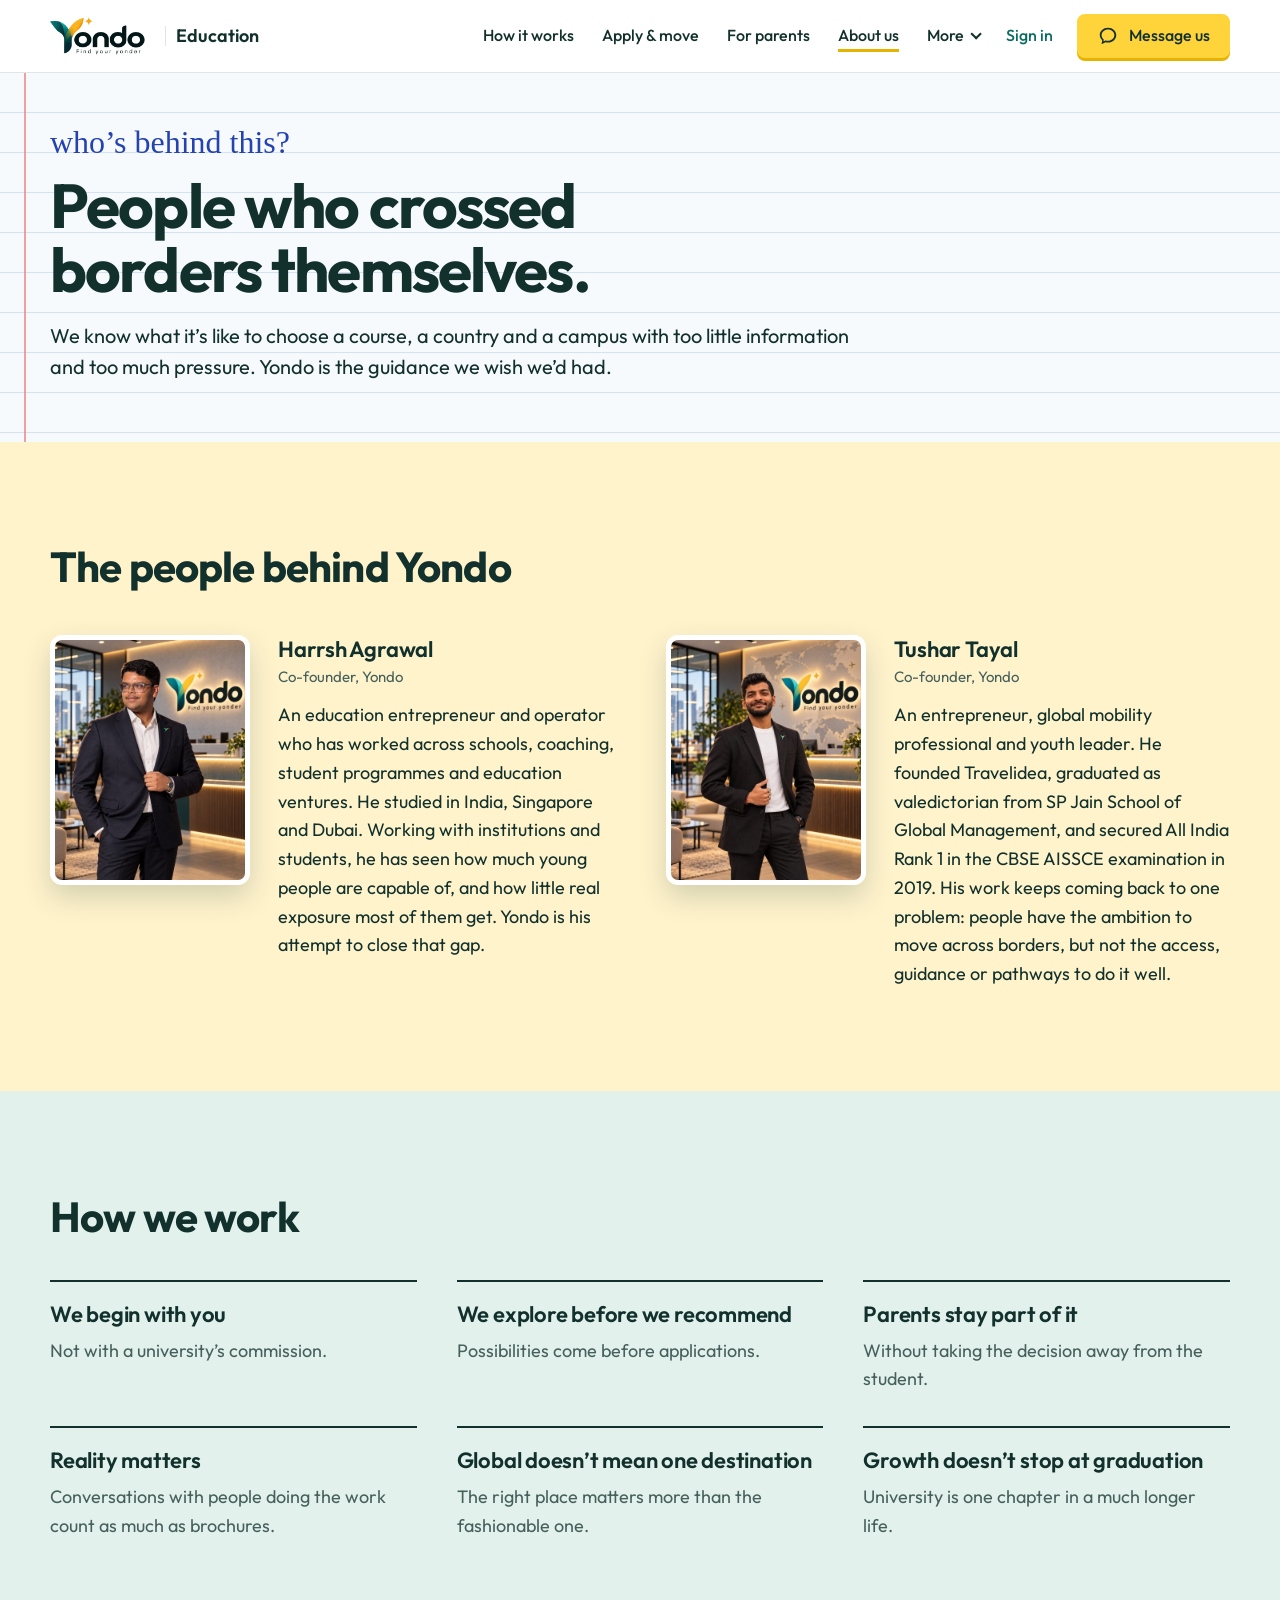
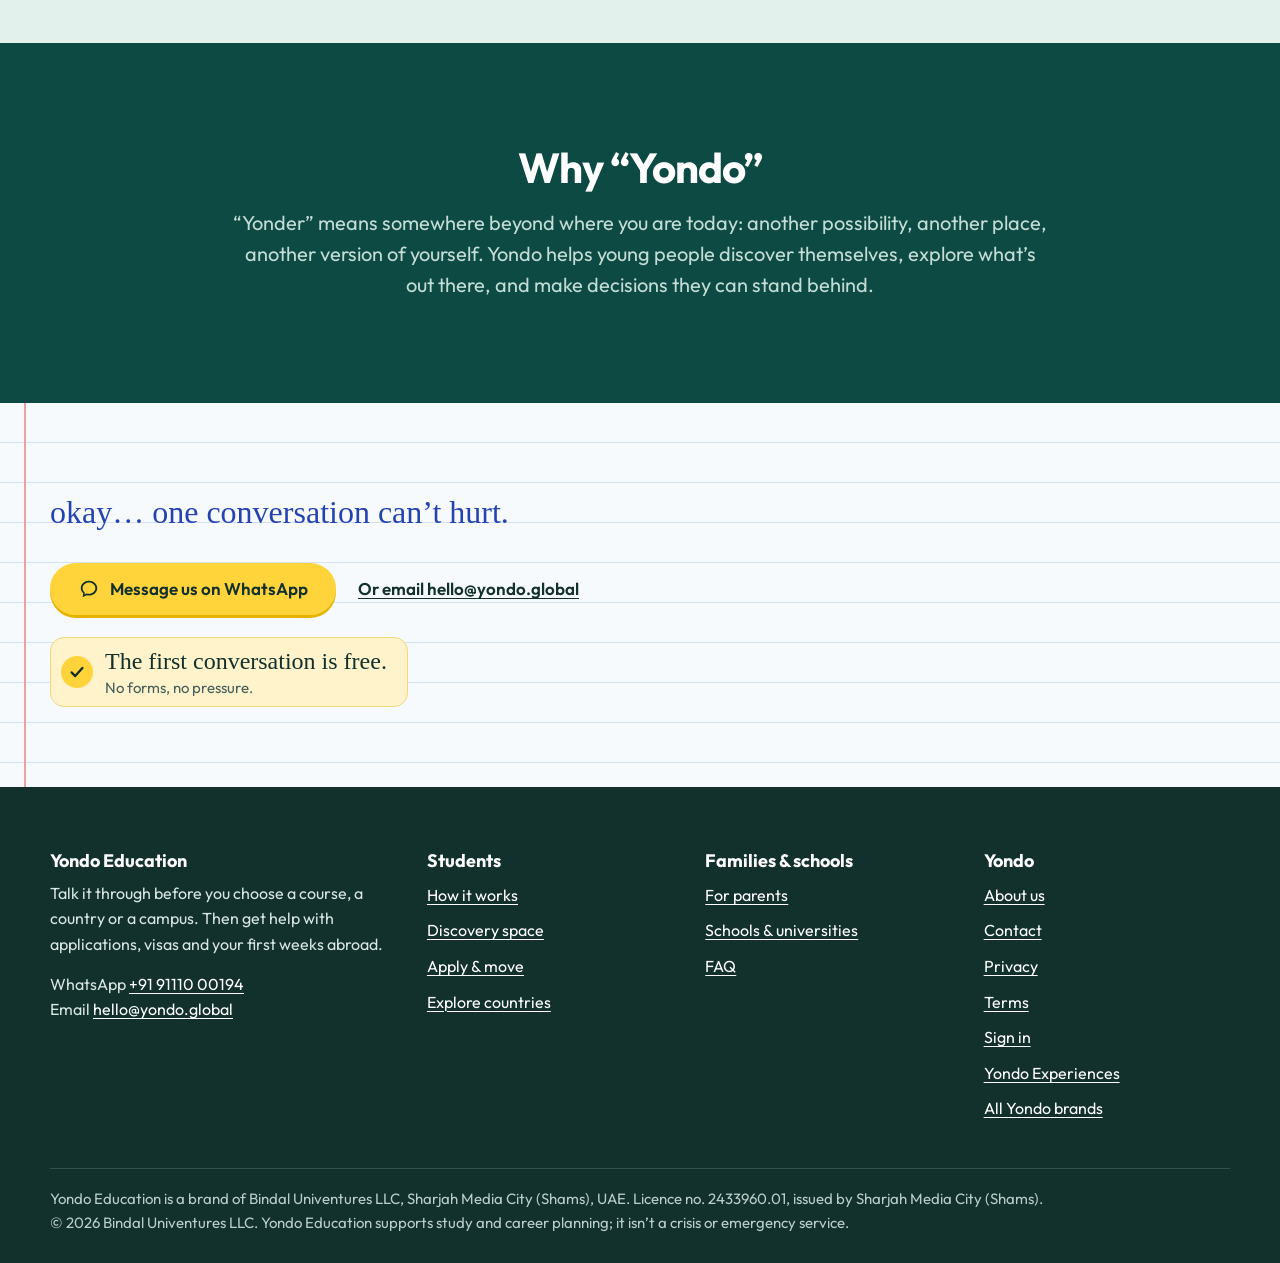
==== about/index.html @ f89937c2 "Yondo Education site (education.yondo.global) Co-Authored-By: Claude Opus 5.5 <noreply@anthropic.com" ====
<!DOCTYPE html>
<html lang="en">
<head>
<meta charset="utf-8">
<meta name="viewport" content="width=device-width, initial-scale=1">
<title>About us and our founders | Yondo Education</title>
<meta name="description" content="Who is behind Yondo Education, what “yonder” means, and how we work when helping students choose.">
<meta http-equiv="Content-Security-Policy" content="default-src 'self'; img-src 'self' data:; style-src 'self' 'unsafe-inline'; font-src 'self'; script-src 'none'; base-uri 'none'; form-action 'none'; object-src 'none'">
<meta name="robots" content="index, follow, max-image-preview:large">
<meta name="referrer" content="strict-origin-when-cross-origin">
<meta name="theme-color" content="#0d4a44">
<link rel="canonical" href="https://education.yondo.global/about/">
<link rel="icon" href="/favicon.ico" sizes="32x32">
<link rel="icon" href="/assets/mark-180.png" type="image/png">
<link rel="apple-touch-icon" href="/assets/mark-180.png">
<meta property="og:type" content="website">
<meta property="og:site_name" content="Yondo Education">
<meta property="og:locale" content="en_GB">
<meta property="og:title" content="About us and our founders | Yondo Education">
<meta property="og:description" content="Who is behind Yondo Education, what “yonder” means, and how we work when helping students choose.">
<meta property="og:url" content="https://education.yondo.global/about/">
<meta property="og:image" content="https://education.yondo.global/assets/og.jpg">
<meta property="og:image:width" content="1200">
<meta property="og:image:height" content="630">
<meta property="og:image:alt" content="Handwritten student questions beside the words: Bring all of it to one conversation.">
<meta name="twitter:card" content="summary_large_image">
<meta name="twitter:title" content="About us and our founders | Yondo Education">
<meta name="twitter:description" content="Who is behind Yondo Education, what “yonder” means, and how we work when helping students choose.">
<meta name="twitter:image" content="https://education.yondo.global/assets/og.jpg">
<link rel="preload" href="/assets/outfit-latin-wght-normal.woff2" as="font" type="font/woff2" crossorigin>
<link rel="preload" href="/assets/kalam-latin-400-normal.woff2" as="font" type="font/woff2" crossorigin>
<link rel="stylesheet" href="/assets/edu.css">
<script type="application/ld+json">{"@context":"https://schema.org","@graph":[{"@type":"WebPage","@id":"https://education.yondo.global/about/#webpage","url":"https://education.yondo.global/about/","name":"About us and our founders | Yondo Education","isPartOf":{"@id":"https://education.yondo.global/#website"},"about":{"@id":"https://education.yondo.global/#organization"},"inLanguage":"en"},{"@type":"BreadcrumbList","itemListElement":[{"@type":"ListItem","position":1,"name":"Yondo Education","item":"https://education.yondo.global/"},{"@type":"ListItem","position":2,"name":"About us and our founders","item":"https://education.yondo.global/about/"}]},{"@type":"Person","@id":"https://education.yondo.global/about/#harrsh-agrawal","name":"Harrsh Agrawal","jobTitle":"Co-founder","image":"https://education.yondo.global/assets/team-harrsh-agrawal-800.jpg","worksFor":{"@id":"https://education.yondo.global/#organization"},"description":"Education entrepreneur and operator with experience across schools, coaching, student programmes and education ventures; studied in India, Singapore and Dubai."},{"@type":"Person","@id":"https://education.yondo.global/about/#tushar-tayal","name":"Tushar Tayal","jobTitle":"Co-founder","image":"https://education.yondo.global/assets/team-tushar-tayal-800.jpg","worksFor":{"@id":"https://education.yondo.global/#organization"},"alumniOf":{"@type":"CollegeOrUniversity","name":"SP Jain School of Global Management"},"description":"Entrepreneur, global mobility professional and youth leader; founder of Travelidea; valedictorian at SP Jain School of Global Management; All India Rank 1 in the CBSE AISSCE examination (2019)."}]}</script>
</head>
<body class="has-dock">
<a class="skip" href="#main">Skip to content</a>
<header class="top">
  <div class="wrap">
    <a class="brand" href="/"><img src="/assets/logo-full.png" width="760" height="275" alt="Yondo"><span>Education</span></a>
    <nav class="nav" aria-label="Main">
      <a class="wide" href="/how-it-works/">How it works</a><a class="wide" href="/apply-and-move/">Apply &amp; move</a><a class="wide" href="/parents/">For parents</a><a class="wide" aria-current="page" href="/about/">About us</a>
      <details class="menu"><summary><span class="lg">More</span><span class="sm">Menu</span></summary><div class="panel"><a class="dup" href="/">Home</a><a class="dup" href="/how-it-works/">How it works</a><a class="dup" href="/apply-and-move/">Apply &amp; move</a><a class="dup" href="/parents/">For parents</a><a aria-current="page" class="dup" href="/about/">About us</a><a href="/discovery-space/">Discovery space</a><a href="/explore/">Explore countries</a><a href="/schools/">Schools &amp; universities</a><a href="/faq/">FAQ</a><a href="/contact/">Contact</a><a class="dupm" href="/portal/">Sign in</a></div></details>
      <a class="signin" href="/portal/">Sign in</a>
      <a class="btn go" href="https://wa.me/919111000194?text=Hi%20Yondo%20Education%21%20I%27d%20like%20a%20free%20first%20conversation.%0AI%27m%20a%3A%20student%20/%20parent%0AWhat%27s%20on%20my%20mind%3A%20"><svg viewBox="0 0 24 24" aria-hidden="true" focusable="false"><path fill="currentColor" d="M12 3C6.9 3 3 6.6 3 11c0 2.2 1 4.2 2.7 5.6L5 21l4.3-2.2c.9.2 1.8.3 2.7.3 5.1 0 9-3.6 9-8s-3.9-8.1-9-8.1zm0 14.3c-.8 0-1.6-.1-2.4-.3l-.5-.1-2 1 .3-2-.4-.3C5.7 14.5 5 12.8 5 11c0-3.3 3.1-6.1 7-6.1s7 2.8 7 6.1-3.1 6.3-7 6.3z"/></svg><span>Message us</span></a>
    </nav>
  </div>
</header>
<main id="main">
<section class="head"><div class="page">
  <p class="hand ask">who’s behind this?</p>
  <h1>People who crossed borders themselves.</h1>
  <p class="lead">We know what it’s like to choose a course, a country and a campus with too little information and too much pressure. Yondo is the guidance we wish we’d had.</p>
</div></section>

<section class="sec sun"><div class="wrap">
  <h2>The people behind Yondo</h2>
  <div class="team">
  <div class="person">
    <img src="/assets/team-harrsh-agrawal-480.jpg" srcset="/assets/team-harrsh-agrawal-480.jpg 480w, /assets/team-harrsh-agrawal-800.jpg 800w" sizes="200px" width="480" height="600" alt="Harrsh Agrawal" loading="lazy">
    <div><h3>Harrsh Agrawal</h3><p class="role">Co-founder, Yondo</p>
    <p class="bio">An education entrepreneur and operator who has worked across schools, coaching, student programmes and education ventures. He studied in India, Singapore and Dubai. Working with institutions and students, he has seen how much young people are capable of, and how little real exposure most of them get. Yondo is his attempt to close that gap.</p></div>
  </div>
  <div class="person">
    <img src="/assets/team-tushar-tayal-480.jpg" srcset="/assets/team-tushar-tayal-480.jpg 480w, /assets/team-tushar-tayal-800.jpg 800w" sizes="200px" width="480" height="600" alt="Tushar Tayal" loading="lazy">
    <div><h3>Tushar Tayal</h3><p class="role">Co-founder, Yondo</p>
    <p class="bio">An entrepreneur, global mobility professional and youth leader. He founded Travelidea, graduated as valedictorian from SP Jain School of Global Management, and secured All India Rank 1 in the CBSE AISSCE examination in 2019. His work keeps coming back to one problem: people have the ambition to move across borders, but not the access, guidance or pathways to do it well.</p></div>
  </div>
</div>
</div></section>
<section class="sec mint"><div class="wrap">
  <h2>How we work</h2>
  <ul class="items"><li><h3>We begin with you</h3><p>Not with a university’s commission.</p></li><li><h3>We explore before we recommend</h3><p>Possibilities come before applications.</p></li><li><h3>Parents stay part of it</h3><p>Without taking the decision away from the student.</p></li><li><h3>Reality matters</h3><p>Conversations with people doing the work count as much as brochures.</p></li><li><h3>Global doesn’t mean one destination</h3><p>The right place matters more than the fashionable one.</p></li><li><h3>Growth doesn’t stop at graduation</h3><p>University is one chapter in a much longer life.</p></li></ul>
</div></section>
<section class="sec deep"><div class="wrap"><div class="callout">
  <h2>Why “Yondo”</h2>
  <p class="lead">“Yonder” means somewhere beyond where you are today: another possibility, another place, another version of yourself. Yondo helps young people discover themselves, explore what’s out there, and make decisions they can stand behind.</p>
</div></div></section>
<section class="close" aria-label="Start a conversation"><div class="page">
  <p class="hand">okay… one conversation can’t hurt.</p>
  <div class="actions"><a class="btn go" href="https://wa.me/919111000194?text=Hi%20Yondo%20Education%21%20I%27d%20like%20a%20free%20first%20conversation.%0AI%27m%20a%3A%20student%20/%20parent%0AWhat%27s%20on%20my%20mind%3A%20"><svg viewBox="0 0 24 24" aria-hidden="true" focusable="false"><path fill="currentColor" d="M12 3C6.9 3 3 6.6 3 11c0 2.2 1 4.2 2.7 5.6L5 21l4.3-2.2c.9.2 1.8.3 2.7.3 5.1 0 9-3.6 9-8s-3.9-8.1-9-8.1zm0 14.3c-.8 0-1.6-.1-2.4-.3l-.5-.1-2 1 .3-2-.4-.3C5.7 14.5 5 12.8 5 11c0-3.3 3.1-6.1 7-6.1s7 2.8 7 6.1-3.1 6.3-7 6.3z"/></svg><span>Message us on WhatsApp</span></a><a class="alt" href="mailto:hello@yondo.global?subject=A%20free%20first%20conversation">Or email hello@yondo.global</a></div>
  <p class="promise"><span class="tick"><svg viewBox="0 0 20 20" aria-hidden="true" focusable="false"><path d="M4 10.5l4 4 8-9" fill="none" stroke="#12302c" stroke-width="2.6" stroke-linecap="round" stroke-linejoin="round"/></svg></span><span class="hand">The first conversation is free.<small>No forms, no pressure.</small></span></p>
</div></section>
</main>
<footer class="foot">
  <div class="wrap">
    <div class="cols">
      <div>
        <h2>Yondo Education</h2>
        <p style="font-size:16px">Talk it through before you choose a course, a country or a campus. Then get help with applications, visas and your first weeks abroad.</p>
        <p style="font-size:16px;margin-top:14px">WhatsApp <a href="https://wa.me/919111000194?text=Hi%20Yondo%20Education%21%20I%27d%20like%20a%20free%20first%20conversation.%0AI%27m%20a%3A%20student%20/%20parent%0AWhat%27s%20on%20my%20mind%3A%20">+91 91110 00194</a><br>Email <a href="mailto:hello@yondo.global">hello@yondo.global</a></p>
      </div>
      <div><h2>Students</h2><ul><li><a href="/how-it-works/">How it works</a></li><li><a href="/discovery-space/">Discovery space</a></li><li><a href="/apply-and-move/">Apply &amp; move</a></li><li><a href="/explore/">Explore countries</a></li></ul></div>
      <div><h2>Families &amp; schools</h2><ul><li><a href="/parents/">For parents</a></li><li><a href="/schools/">Schools &amp; universities</a></li><li><a href="/faq/">FAQ</a></li></ul></div>
      <div><h2>Yondo</h2><ul><li><a href="/about/">About us</a></li><li><a href="/contact/">Contact</a></li><li><a href="/privacy/">Privacy</a></li><li><a href="/terms/">Terms</a></li><li><a href="/portal/">Sign in</a></li><li><a href="https://experiences.yondo.global/">Yondo Experiences</a></li><li><a href="https://yondo.global/">All Yondo brands</a></li></ul></div>
    </div>
    <p class="fine">Yondo Education is a brand of Bindal Univentures LLC, Sharjah Media City (Shams), UAE. Licence no. 2433960.01, issued by Sharjah Media City (Shams).<br>© 2026 Bindal Univentures LLC. Yondo Education supports study and career planning; it isn’t a crisis or emergency service.</p>
  </div>
</footer>
<aside class="dock" aria-label="Message Yondo Education"><a class="btn go" href="https://wa.me/919111000194?text=Hi%20Yondo%20Education%21%20I%27d%20like%20a%20free%20first%20conversation.%0AI%27m%20a%3A%20student%20/%20parent%0AWhat%27s%20on%20my%20mind%3A%20"><svg viewBox="0 0 24 24" aria-hidden="true" focusable="false"><path fill="currentColor" d="M12 3C6.9 3 3 6.6 3 11c0 2.2 1 4.2 2.7 5.6L5 21l4.3-2.2c.9.2 1.8.3 2.7.3 5.1 0 9-3.6 9-8s-3.9-8.1-9-8.1zm0 14.3c-.8 0-1.6-.1-2.4-.3l-.5-.1-2 1 .3-2-.4-.3C5.7 14.5 5 12.8 5 11c0-3.3 3.1-6.1 7-6.1s7 2.8 7 6.1-3.1 6.3-7 6.3z"/></svg><span>Message us on WhatsApp</span></a></aside>
</body>
</html>
---- assets/edu.css ----
/* Yondo Education — "a page from a student's notebook, answered".
   The visitor's own words: Kalam in ballpoint blue, only on notebook paper and index cards.
   Everything Yondo says: Outfit, on one type scale. Yellow is the highlighter: the one action. */
@font-face { font-family: "Outfit"; src: url("outfit-latin-wght-normal.woff2") format("woff2-variations"); font-weight: 100 900; font-display: swap; unicode-range: U+0000-00FF, U+0131, U+0152-0153, U+02BB-02BC, U+02C6, U+02DA, U+02DC, U+0304, U+0308, U+0329, U+2000-206F, U+20AC, U+2122, U+2191, U+2193, U+2212, U+2215, U+FEFF, U+FFFD; }
@font-face { font-family: "Outfit"; src: url("outfit-latin-ext-wght-normal.woff2") format("woff2-variations"); font-weight: 100 900; font-display: swap; unicode-range: U+0100-02BA, U+02BD-02C5, U+02C7-02CC, U+02CE-02D7, U+02DD-02FF, U+0304, U+0308, U+0329, U+1D00-1DBF, U+1E00-1E9F, U+1EF2-1EFF, U+2020, U+20A0-20AB, U+20AD-20C0, U+2113, U+2C60-2C7F, U+A720-A7FF; }
@font-face { font-family: "Kalam"; src: url("kalam-latin-400-normal.woff2") format("woff2"); font-weight: 400; font-display: swap; }
@font-face { font-family: "Kalam"; src: url("kalam-latin-700-normal.woff2") format("woff2"); font-weight: 700; font-display: swap; }

:root {
  /* colour, all from the logo */
  --ink: #12302c; --ink-soft: #46605c; --teal: #0a6b63; --deep: #0d4a44;
  --pen: #2443b0; --hi: #ffd43b; --hi-deep: #e6b400;
  --paper: #f7fafd; --rule: #d5e2ef; --margin: #ee8a8a; --line: #dfe7e5; --white: #fff;
  --mint: #e2f1eb; --sky: #e8edfb; --sun: #fff3cc; --peach: #ffe2d4;
  --on-deep: #c3dcd5;
  /* one type scale */
  --fs-small: 15px;
  --fs-body: 18px;
  --fs-lead: 20px;
  --fs-h3: 22px;
  --fs-h2: clamp(30px, 3.4vw, 42px);
  --fs-h1: clamp(40px, 5vw, 62px);
  --fs-hand: 24px;
  --fs-hand-lg: clamp(26px, 2.5vw, 32px);
  /* layout */
  --wrap: 1180px;
  --gx: max(24px, calc((100% - var(--wrap)) / 2));          /* left edge of the content column */
  --lh: 40px;                                                 /* notebook line height */
  --sans: "Outfit", system-ui, -apple-system, "Segoe UI", sans-serif;
  --hand: "Kalam", "Comic Neue", cursive;
}
*, *::before, *::after { box-sizing: border-box; }
html { -webkit-text-size-adjust: 100%; scroll-padding-top: 90px; }
body { margin: 0; font-family: var(--sans); font-size: var(--fs-body); line-height: 1.6; color: var(--ink); background: var(--white); text-rendering: optimizeLegibility; }
img { max-width: 100%; height: auto; display: block; }
a { color: var(--teal); text-underline-offset: 3px; text-decoration-thickness: 1px; }
a:hover { text-decoration-thickness: 2px; }
:focus-visible { outline: 3px solid var(--pen); outline-offset: 3px; border-radius: 4px; }
[hidden] { display: none !important; }
h1, h2, h3 { margin: 0; color: var(--ink); font-weight: 700; text-wrap: balance; }
h1 { font-size: var(--fs-h1); line-height: 1.04; letter-spacing: -0.03em; }
h2 { font-size: var(--fs-h2); line-height: 1.1; letter-spacing: -0.02em; }
h3 { font-size: var(--fs-h3); line-height: 1.3; font-weight: 600; letter-spacing: -0.01em; }
p { margin: 0; }
p + p { margin-top: 0.9em; }
ul, ol { margin: 0; }
.wrap { width: min(var(--wrap), 100% - 40px); margin-inline: auto; }
.lead { font-size: var(--fs-lead); line-height: 1.55; color: var(--ink-soft); }
.small { font-size: var(--fs-small); color: var(--ink-soft); }
.skip { position: absolute; left: -9999px; top: 8px; z-index: 50; background: var(--ink); color: #fff; padding: 10px 16px; border-radius: 6px; }
.skip:focus { left: 12px; }
.hand { font-family: var(--hand); color: var(--pen); font-weight: 400; letter-spacing: 0; }
.hand s { text-decoration-color: var(--pen); text-decoration-thickness: 2px; }

/* Buttons */
.btn { display: inline-flex; align-items: center; justify-content: center; gap: 10px; min-height: 52px; padding: 12px 26px; border-radius: 999px; font: 600 17px/1.2 var(--sans); text-decoration: none; border: 2px solid transparent; cursor: pointer; }
.btn.go { background: var(--hi); color: var(--ink); border-color: var(--hi); box-shadow: 0 3px 0 var(--hi-deep); }
.btn.go:hover { background: #ffdc5e; }
.btn.go svg { width: 22px; height: 22px; flex: none; }
.btn.plain { color: var(--ink); border-color: var(--ink); background: transparent; }
.btn.plain:hover { background: var(--ink); color: #fff; }
.actions { display: flex; flex-wrap: wrap; align-items: center; gap: 14px 22px; margin-top: 30px; }
.actions .alt { font-weight: 600; color: var(--ink); font-size: 17px; }

/* "The first conversation is free": a handwritten promise on a highlighter-yellow note */
.promise { display: inline-flex; align-items: center; gap: 12px; margin-top: 22px; padding: 8px 20px 8px 10px; background: var(--sun); border: 1px solid #f3d877; border-radius: 14px; color: var(--ink); }
.promise .tick { width: 32px; height: 32px; flex: none; border-radius: 50%; background: var(--hi); display: grid; place-items: center; }
.promise .tick svg { width: 18px; height: 18px; }
.promise .hand { color: var(--ink); font-size: var(--fs-hand); line-height: 1.3; }
.promise .hand small { display: block; font-family: var(--sans); font-size: var(--fs-small); color: var(--ink-soft); line-height: 1.4; }

/* Header */
.top { position: sticky; top: 0; z-index: 30; background: rgba(255,255,255,.96); border-bottom: 1px solid var(--line); backdrop-filter: saturate(1.4) blur(8px); }
.top .wrap { display: flex; align-items: center; justify-content: space-between; gap: 16px; min-height: 72px; }
.brand { display: flex; align-items: center; gap: 10px; text-decoration: none; color: var(--ink); flex: none; }
.brand img { height: 38px; width: auto; }
.brand span { font-weight: 600; font-size: 18px; padding-left: 10px; border-left: 1px solid var(--line); line-height: 1.1; }
.nav { display: flex; align-items: center; gap: 4px; }
.nav > a, .menu > summary { padding: 10px 12px; border-radius: 8px; color: var(--ink); text-decoration: none; font-weight: 500; font-size: 16px; }
.nav > a:hover, .menu > summary:hover { background: var(--paper); }
.nav a[aria-current="page"] { text-decoration: underline; text-decoration-color: var(--hi-deep); text-decoration-thickness: 3px; text-underline-offset: 8px; }
.nav .signin { color: var(--teal); }
.nav .btn { min-height: 44px; padding: 8px 18px; font-size: 16px; margin-left: 8px; }
.menu { position: relative; }
.menu > summary { list-style: none; cursor: pointer; display: flex; align-items: center; gap: 6px; }
.menu > summary::-webkit-details-marker { display: none; }
.menu > summary::after { content: ""; width: 8px; height: 8px; border-right: 2px solid currentColor; border-bottom: 2px solid currentColor; transform: rotate(45deg) translateY(-3px); }
.menu[open] > summary::after { transform: rotate(-135deg) translateY(-2px); }
.menu .panel { position: absolute; right: 0; top: calc(100% + 8px); background: #fff; border: 1px solid var(--line); border-radius: 12px; padding: 8px; min-width: 240px; box-shadow: 0 12px 30px rgba(18,48,44,.12); display: grid; }
.menu .panel a { padding: 10px 12px; border-radius: 8px; color: var(--ink); text-decoration: none; font-size: 16px; }
.menu .panel a:hover { background: var(--paper); }
.menu .sm, .menu .dup, .menu .dupm { display: none; }
@media (max-width: 1060px) { .nav > .wide { display: none; } .menu .dup { display: block; } }
@media (max-width: 720px) {
  .top .wrap { min-height: 64px; gap: 8px; }
  .brand img { height: 30px; }
  .brand span { font-size: 16px; padding-left: 8px; }
  .nav .signin, .nav .btn { display: none; }
  .menu .dupm { display: block; }
  .menu .lg { display: none; } .menu .sm { display: inline; }
  .menu .panel { position: fixed; left: 12px; right: 12px; top: 70px; min-width: 0; }
}

/* Notebook paper. Text on it starts at the same left edge as every other section. */
.page { background-color: var(--paper); background-image: linear-gradient(to bottom, transparent calc(var(--lh) - 1px), var(--rule) calc(var(--lh) - 1px), var(--rule) var(--lh)); background-size: 100% var(--lh); position: relative;
        padding-left: var(--gx); padding-right: var(--gx); }
.page::before { content: ""; position: absolute; top: 0; bottom: 0; left: max(10px, calc(var(--gx) - 26px)); width: 2px; background: var(--margin); opacity: .8; }
.page .hand { position: relative; top: 9px; line-height: var(--lh); }

/* Home hero: the notebook beside the answer */
.hero { display: grid; grid-template-columns: minmax(0, 1.05fr) minmax(0, 1fr); }
.hero .page { --gx: max(24px, calc((100vw - var(--wrap)) / 2)); padding: calc(var(--lh) * 2) 32px calc(var(--lh) * 2) var(--gx); }
.qs { list-style: none; margin: 0; padding: 0; font-size: var(--fs-hand-lg); }
.qs li { position: relative; width: fit-content; max-width: 100%; animation: write .7s cubic-bezier(.3,.6,.3,1) both; }
.qs li:nth-child(2) { margin-left: 1.2em; animation-delay: .35s; }
.qs li:nth-child(3) { margin-left: .4em; animation-delay: .7s; }
.qs li:nth-child(4) { margin-left: 1.6em; animation-delay: 1.05s; }
.qs li:nth-child(5) { margin-left: .2em; animation-delay: 1.4s; }
.qs li:nth-child(6) { margin-left: 1em; animation-delay: 1.75s; margin-top: var(--lh); }
.qs .ring { position: absolute; left: -24px; top: -9px; width: calc(100% + 48px); height: calc(100% + 16px); pointer-events: none; overflow: visible; }
.qs .ring path { fill: none; stroke: var(--pen); stroke-width: 2.2; stroke-linecap: round; stroke-dasharray: 900; stroke-dashoffset: 900; animation: ring 1s 2.4s ease-out forwards; }
@keyframes write { from { clip-path: inset(-30px 100% -30px -60px); } to { clip-path: inset(-30px -60px -30px -60px); } }
@keyframes ring { to { stroke-dashoffset: 0; } }
.hero .answer { padding: clamp(40px, 6vw, 80px) clamp(24px, 5vw, 64px); display: flex; flex-direction: column; justify-content: center; align-items: flex-start; background: var(--deep); }
.hero .answer h1 { color: #fff; max-width: 12ch; }
.hero .answer .lead { color: #cfe3dd; margin-top: 22px; max-width: 34em; }
.hero .answer .alt { color: #fff; }
.hero .answer :focus-visible { outline-color: var(--hi); }
@media (max-width: 900px) {
  .hero { grid-template-columns: 1fr; }
  .hero .page { padding-top: var(--lh); padding-bottom: var(--lh); }
  .qs li:nth-child(n+4):nth-child(-n+5) { display: none; }
  .hero .answer { padding: 36px 24px 44px; }
}
@media (prefers-reduced-motion: reduce) { .qs li { animation: none; } .qs .ring path { animation: none; stroke-dashoffset: 0; } }

/* Inner page heading: the visitor's question, then our answer */
.head .page { padding-top: var(--lh); padding-bottom: calc(var(--lh) * 1.5); }
.head .ask { font-size: var(--fs-hand-lg); margin: 0; }
.head h1 { margin-top: calc(var(--lh) * .5); max-width: 20ch; }
.head .lead { margin-top: 18px; max-width: 40em; color: var(--ink); }

/* Sections: colour fields, one layout rule — heading on top, content across the full width */
.sec { padding: clamp(64px, 8vw, 104px) 0; }
.sec.plain + .sec.plain { border-top: 1px solid var(--line); }
.sec.mint { background: var(--mint); } .sec.sky { background: var(--sky); } .sec.sun { background: var(--sun); }
.sec.deep { background: var(--deep); color: #e3efec; }
.sec.deep h2, .sec.deep h3 { color: #fff; } .sec.deep .lead { color: var(--on-deep); } .sec.deep a { color: #fff; }
.sec.deep :focus-visible { outline-color: var(--hi); }
.sec h2 { max-width: 22ch; }
.sec .intro { margin-top: 16px; max-width: 46em; }
.sec-top { display: grid; grid-template-columns: minmax(0, 5fr) minmax(0, 6fr); gap: 16px 64px; align-items: end; }
.sec-top h2 { max-width: none; }
@media (max-width: 860px) { .sec-top { grid-template-columns: 1fr; } }
/* two real columns of content side by side */
.split { display: grid; grid-template-columns: minmax(0, 1fr) minmax(0, 1fr); gap: clamp(32px, 6vw, 80px); align-items: start; }
.split.lean { grid-template-columns: minmax(0, 5fr) minmax(0, 6fr); align-items: center; }
@media (max-width: 860px) { .split, .split.lean { grid-template-columns: 1fr; } }

/* Grid of titled points: replaces side-heading lists */
.items { list-style: none; padding: 0; margin: 40px 0 0; display: grid; grid-template-columns: repeat(3, minmax(0, 1fr)); gap: 32px 40px; }
.items.four { grid-template-columns: repeat(4, minmax(0, 1fr)); }
.items.two { grid-template-columns: repeat(2, minmax(0, 1fr)); }
.items > li { border-top: 2px solid var(--ink); padding-top: 18px; }
.items h3 + p { margin-top: 8px; color: var(--ink-soft); }
.sec.deep .items > li { border-top-color: rgba(255,255,255,.35); }
.sec.deep .items h3 + p { color: var(--on-deep); }
@media (max-width: 1000px) { .items, .items.four { grid-template-columns: repeat(2, minmax(0, 1fr)); } }
@media (max-width: 600px) { .items, .items.four, .items.two { grid-template-columns: 1fr; gap: 24px; } }
/* Questions as a grid */
.qgrid { list-style: none; padding: 0; margin: 36px 0 0; display: grid; grid-template-columns: repeat(3, minmax(0, 1fr)); gap: 16px; }
.qgrid li { background: #fff; border-radius: 12px; padding: 20px 22px; font-size: var(--fs-lead); font-weight: 500; line-height: 1.4; border-left: 4px solid var(--pen); }
.qgrid.one { grid-template-columns: 1fr; margin-top: 0; gap: 12px; }
@media (max-width: 900px) { .qgrid { grid-template-columns: 1fr; } .qgrid.one { margin-top: 8px; } }
.h3like { font-size: var(--fs-h3); line-height: 1.3; letter-spacing: -0.01em; }
/* Checklists */
.checks { list-style: none; padding: 0; margin: 16px 0 0; display: grid; gap: 10px; }
.checks li { position: relative; padding-left: 30px; }
.checks li::before { content: ""; position: absolute; left: 2px; top: 7px; width: 14px; height: 8px; border-left: 2.5px solid var(--teal); border-bottom: 2.5px solid var(--teal); transform: rotate(-45deg); }
.checks.no li::before { width: 14px; height: 2.5px; border: 0; background: #c0392b; top: 13px; transform: none; }

/* "Sound like you?" — index cards */
.starts { margin-top: 44px; display: grid; grid-template-columns: repeat(3, minmax(0, 1fr)); gap: 28px; align-items: stretch; }
.start { background: #fff; border-radius: 10px; overflow: hidden; display: flex; flex-direction: column; box-shadow: 0 1px 0 rgba(13,74,68,.08), 0 16px 36px rgba(13,74,68,.13); }
.start .lined { --lh: 36px; flex: 1; border-top: 4px solid var(--margin); padding: 20px 24px 22px; background-image: linear-gradient(to bottom, transparent calc(var(--lh) - 1px), var(--rule) calc(var(--lh) - 1px), var(--rule) var(--lh)); background-size: 100% var(--lh); background-position: 0 20px; }
.start .hand { font-size: var(--fs-hand); line-height: var(--lh); position: relative; top: 8px; }
.start .dirs { padding: 18px 24px 24px; border-top: 1px solid var(--line); }
.start h3 { font-size: var(--fs-small); font-weight: 600; color: var(--ink-soft); letter-spacing: 0; }
.start ul { list-style: none; padding: 0; margin: 10px 0 0; display: flex; flex-wrap: wrap; gap: 8px; }
.start li { background: var(--mint); border-radius: 999px; padding: 5px 14px; font-size: var(--fs-small); font-weight: 500; }
@media (max-width: 960px) { .starts { grid-template-columns: 1fr; max-width: 560px; } }

/* A real sequence, across the page */
.path { list-style: none; padding: 0; margin: 52px 0 0; display: grid; grid-template-columns: repeat(3, minmax(0, 1fr)); gap: 48px 44px; counter-reset: p; }
.path > li { position: relative; counter-increment: p; }
.path > li::before { content: counter(p); position: relative; z-index: 1; display: grid; place-items: center; width: 52px; height: 52px; border-radius: 50%; background: var(--hi); color: var(--ink); font-weight: 700; font-size: var(--fs-h3); margin-bottom: 18px; }
.path > li::after { content: ""; position: absolute; top: 26px; left: 68px; right: -30px; border-top: 2px dashed rgba(255,255,255,.4); }
.path > li:nth-child(3n)::after, .path > li:last-child::after { display: none; }
.path > li.then::before { content: "+"; background: transparent; color: var(--hi); box-shadow: inset 0 0 0 2px var(--hi); }
.path p { margin-top: 8px; color: var(--on-deep); max-width: 36ch; }
.sec:not(.deep) .path p { color: var(--ink-soft); }
.sec:not(.deep) .path > li::after { border-top-color: #b9cfc9; }
@media (max-width: 900px) {
  .path { grid-template-columns: 1fr; gap: 0; }
  .path > li { padding: 0 0 30px 74px; min-height: 84px; }
  .path > li::before { position: absolute; left: 0; top: -4px; margin: 0; }
  .path > li::after, .path > li:nth-child(3n)::after { display: block; top: 56px; bottom: 2px; left: 25px; right: auto; border-top: 0; border-left: 2px dashed rgba(255,255,255,.4); }
  .sec:not(.deep) .path > li::after { border-left-color: #b9cfc9; }
  .path > li:last-child::after { display: none; }
}

/* What we help with, as notebook dividers with coloured tabs */
.scope { margin-top: 44px; display: grid; grid-template-columns: repeat(4, minmax(0, 1fr)); gap: 20px; counter-reset: sc; }
.scope.wide { grid-template-columns: repeat(2, minmax(0, 1fr)); gap: 24px; }
.scope > div { border: 1.5px solid var(--ink); border-radius: 12px; background: #fff; overflow: hidden; padding-bottom: 22px; counter-increment: sc; }
.scope h3 { padding: 14px 22px; background: var(--mint); border-bottom: 1.5px solid var(--ink); display: flex; gap: 10px; align-items: baseline; }
.scope h3::before { content: counter(sc); font-weight: 400; color: var(--teal); }
.scope > div:nth-child(2) h3 { background: var(--sun); }
.scope > div:nth-child(3) h3 { background: var(--sky); }
.scope > div:nth-child(4) h3 { background: var(--peach); }
.scope p { padding: 16px 22px 0; color: var(--ink-soft); }
.scope ul { margin: 14px 0 0; padding: 0 22px 0 40px; }
.scope li + li { margin-top: 6px; }
.scope .checks { padding: 0 22px; margin-top: 14px; }
@media (max-width: 960px) { .scope { grid-template-columns: repeat(2, minmax(0, 1fr)); } }
@media (max-width: 640px) { .scope, .scope.wide { grid-template-columns: 1fr; } }

/* Team */
.team { display: grid; grid-template-columns: repeat(2, minmax(0, 1fr)); gap: clamp(28px, 4vw, 56px); margin-top: 44px; }
.person { display: grid; grid-template-columns: 200px minmax(0, 1fr); gap: 28px; align-items: start; }
.person img { width: 200px; aspect-ratio: 4 / 5; object-fit: cover; border-radius: 12px; border: 5px solid #fff; background: var(--paper); box-shadow: 0 12px 28px rgba(18,48,44,.18); }
.person .role { font-size: var(--fs-small); color: var(--ink-soft); margin-top: 2px; }
.person p.bio { margin-top: 12px; }
@media (max-width: 980px) { .team { grid-template-columns: 1fr; } }
@media (max-width: 520px) { .person { grid-template-columns: 112px minmax(0, 1fr); gap: 16px; } .person img { width: 112px; border-width: 3px; } }

/* Closing note on the notebook */
.close .page { padding-top: calc(var(--lh) * 2); padding-bottom: calc(var(--lh) * 2); }
.close .page > .hand { font-size: var(--fs-hand-lg); }
.close .actions { margin-top: var(--lh); }

/* Example discovery card (works without script) */
.card-demo { margin: 0; padding: 28px; border: 2px solid var(--ink); border-radius: 14px; background: #fff; width: 100%; max-width: 560px; box-shadow: 8px 8px 0 var(--white), 8px 8px 0 2px var(--ink); }
.card-demo legend { font-size: var(--fs-small); color: var(--ink-soft); padding: 0 8px; margin-left: -8px; }
.card-demo .q { font-size: var(--fs-h3); font-weight: 600; line-height: 1.3; margin-bottom: 16px; }
.card-demo label { display: flex; gap: 12px; align-items: center; padding: 12px 14px; border: 1.5px solid var(--line); border-radius: 10px; margin-top: 8px; cursor: pointer; }
.card-demo label:hover { border-color: var(--ink); }
.card-demo input { width: 20px; height: 20px; accent-color: var(--teal); flex: none; margin: 0; }
.card-demo label:has(input:checked) { border-color: var(--teal); background: #eef7f5; }
.card-demo .said { display: none; margin-top: 16px; background: var(--paper); padding: 12px 14px; border-radius: 10px; }
.card-demo:has(input:checked) .said.any { display: block; }
.card-demo:has(input[value="idk"]:checked) .said.any { display: none; }
.card-demo:has(input[value="idk"]:checked) .said.idk { display: block; }

/* FAQ */
.faq { border-top: 2px solid var(--ink); }
.faq details { border-bottom: 1px solid var(--line); }
.faq summary { cursor: pointer; list-style: none; padding: 20px 48px 20px 0; font-weight: 600; font-size: var(--fs-lead); line-height: 1.4; position: relative; }
.faq summary::-webkit-details-marker { display: none; }
.faq summary::after { content: ""; position: absolute; right: 8px; top: 50%; width: 10px; height: 10px; border-right: 2px solid var(--teal); border-bottom: 2px solid var(--teal); transform: translateY(-70%) rotate(45deg); }
.faq details[open] summary::after { transform: translateY(-30%) rotate(-135deg); }
.faq details > div { padding: 0 48px 22px 0; color: var(--ink-soft); max-width: 72ch; }

/* Contact */
.reach { display: grid; grid-template-columns: repeat(2, minmax(0, 1fr)); gap: 24px; }
.reach > div { background: #fff; border: 1.5px solid var(--ink); border-radius: 14px; padding: 28px; }
.reach .big { font-size: var(--fs-h3); font-weight: 600; margin-top: 6px; }
.reach .big a { color: var(--ink); }
.reach .small { margin-top: 6px; }
@media (max-width: 760px) { .reach { grid-template-columns: 1fr; } }

.note { margin-top: 24px; padding: 14px 18px; border-left: 4px solid var(--hi-deep); background: #fffbea; max-width: 64ch; color: var(--ink); }
.prose { max-width: 68ch; }
.prose h2 { font-size: var(--fs-h3); line-height: 1.3; margin-top: 36px; letter-spacing: -0.01em; }
.prose h2:first-child { margin-top: 0; }
.prose p, .prose ul { margin-top: 10px; color: var(--ink-soft); }
.prose li + li { margin-top: 6px; }

/* Countries table */
.places { width: 100%; margin-top: 36px; border-collapse: collapse; text-align: left; }
.places caption { position: absolute; width: 1px; height: 1px; overflow: hidden; clip: rect(0 0 0 0); white-space: nowrap; }
.places thead th { font-size: var(--fs-small); font-weight: 600; color: var(--ink-soft); padding: 0 24px 12px 0; border-bottom: 2px solid var(--ink); }
.places tbody th, .places tbody td { padding: 20px 24px 20px 0; vertical-align: top; border-bottom: 1px solid var(--line); font-size: var(--fs-body); line-height: 1.55; }
.places tbody th { font-weight: 600; width: 22%; }
.places td:nth-child(2) { width: 44%; color: var(--ink-soft); }
.places td:last-child { padding-right: 0; }
.places td:last-child span { background: var(--mint); border-radius: 6px; padding: 1px 8px; box-decoration-break: clone; -webkit-box-decoration-break: clone; }
@media (max-width: 760px) {
  .places thead { position: absolute; width: 1px; height: 1px; overflow: hidden; clip: rect(0 0 0 0); }
  .places, .places tbody, .places tr, .places th, .places td { display: block; width: auto !important; }
  .places tr { padding: 18px 0; border-bottom: 1px solid var(--line); }
  .places tbody th, .places tbody td { border: 0; padding: 0; }
  .places td { margin-top: 6px; }
  .places td:last-child::before { content: "Often suits: "; color: var(--ink-soft); font-size: var(--fs-small); display: block; margin-bottom: 4px; }
}

/* Footer */
.foot { background: var(--ink); color: #d8e6e3; padding: 64px 0 28px; }
.foot a { color: #fff; }
.foot .cols { display: grid; grid-template-columns: minmax(0, 1.4fr) repeat(3, minmax(0, 1fr)); gap: 32px; }
.foot h2 { color: #fff; font-size: var(--fs-body); letter-spacing: 0; margin-bottom: 10px; }
.foot p, .foot ul { font-size: 16px; }
.foot ul { list-style: none; padding: 0; margin: 0; display: grid; gap: 6px; }
.foot ul a { display: inline-block; padding: 2px 0; }
.foot .fine { margin-top: 44px; padding-top: 18px; border-top: 1px solid #ffffff26; font-size: var(--fs-small); color: #b9cdc9; }
@media (max-width: 860px) { .foot .cols { grid-template-columns: 1fr 1fr; } }
@media (max-width: 480px) { .foot .cols { grid-template-columns: 1fr; } }

/* Phones: one thumb-reach button to message us */
.dock { display: none; }
@media (max-width: 720px) {
  .dock { display: flex; position: fixed; left: 0; right: 0; bottom: 0; z-index: 40; padding: 10px 14px calc(10px + env(safe-area-inset-bottom)); background: rgba(255,255,255,.97); border-top: 1px solid var(--line); }
  .dock .btn { width: 100%; }
  body.has-dock { padding-bottom: 76px; }
}

/* the promise keeps its own rhythm on notebook paper */
.promise .hand { position: static; line-height: 1.3; }

/* Short sections: one centred callout instead of a lone heading beside text */
.callout { max-width: 820px; margin: 0 auto; text-align: center; display: flex; flex-direction: column; align-items: center; }
.callout h2 { max-width: 24ch; }
.callout .lead { margin-top: 16px; max-width: 46em; }
.callout .promise { margin-top: 24px; text-align: left; }
.callout .promise + .lead { margin-top: 18px; }
.callout .actions { justify-content: center; margin-top: 26px; }
@media (max-width: 480px) { .promise .hand { font-size: 21px; } .promise { padding-right: 14px; } }
.promise .hand { display: block; text-wrap: balance; }
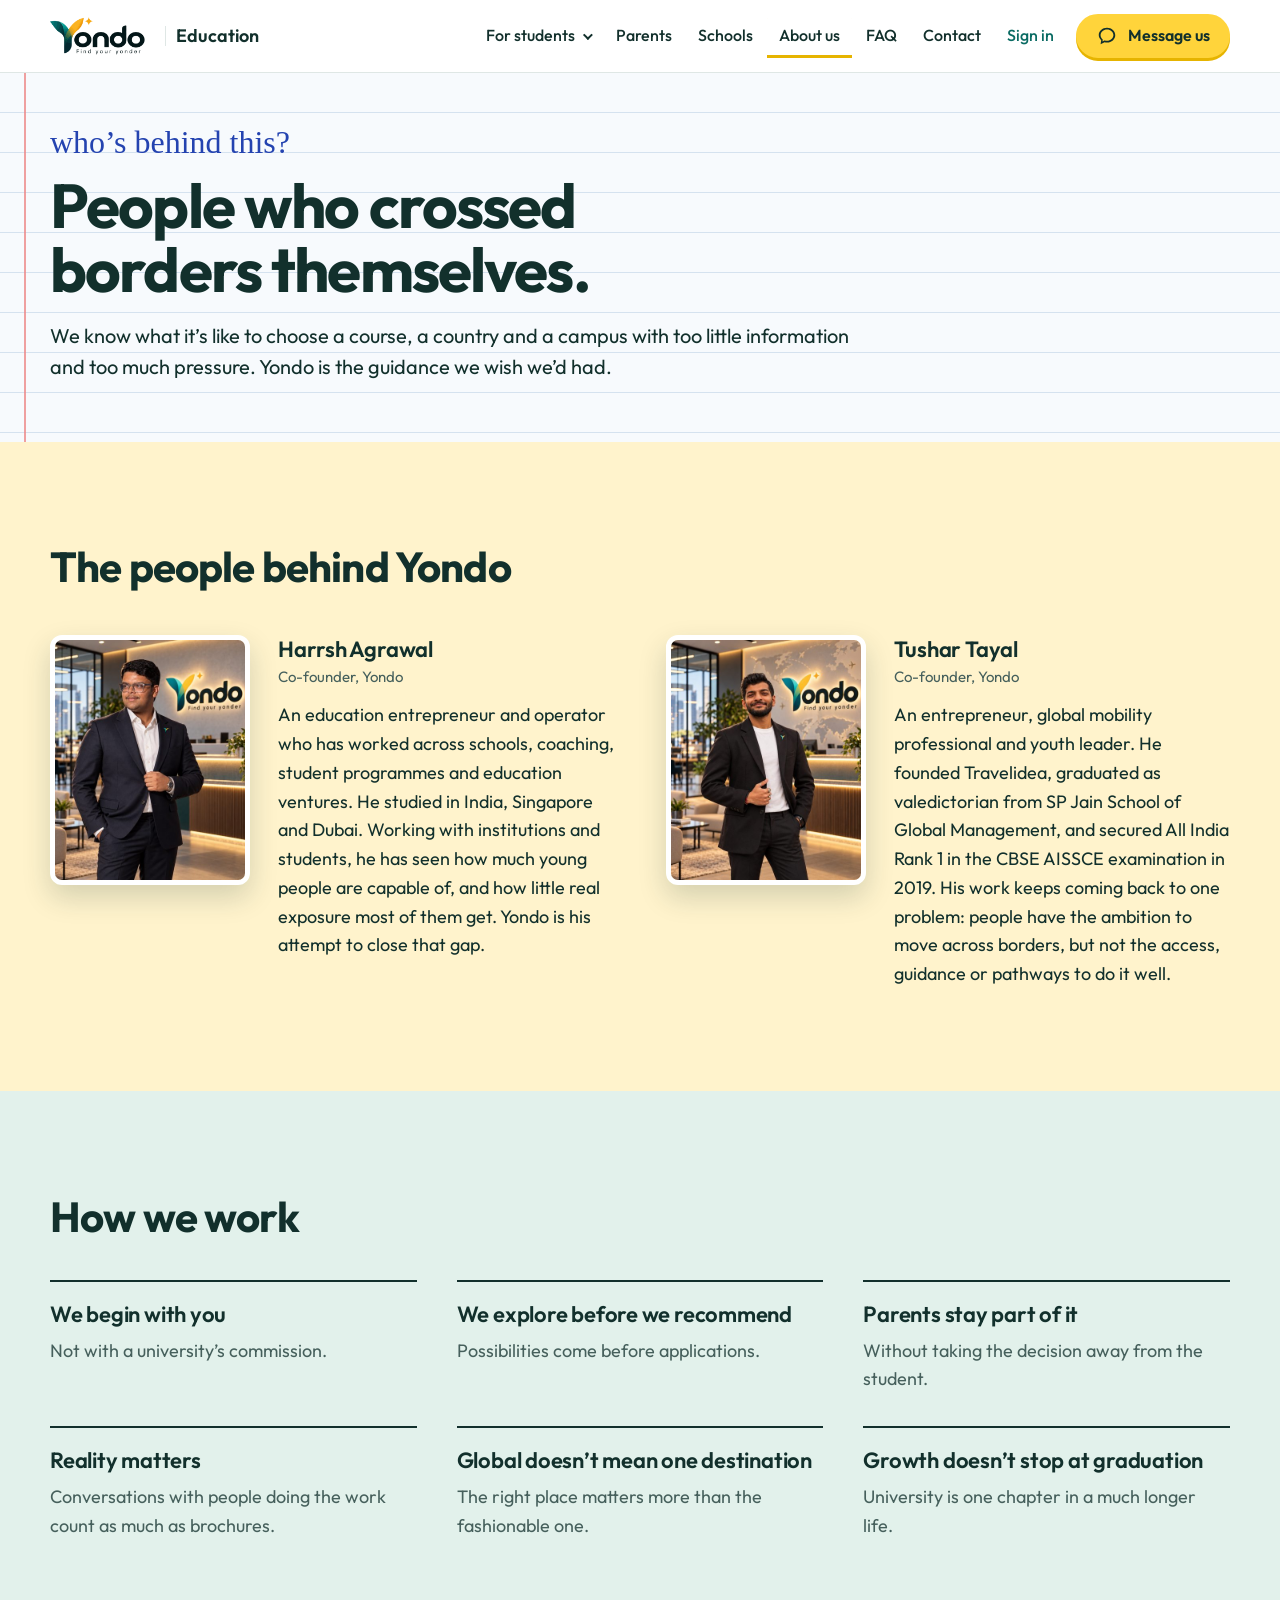
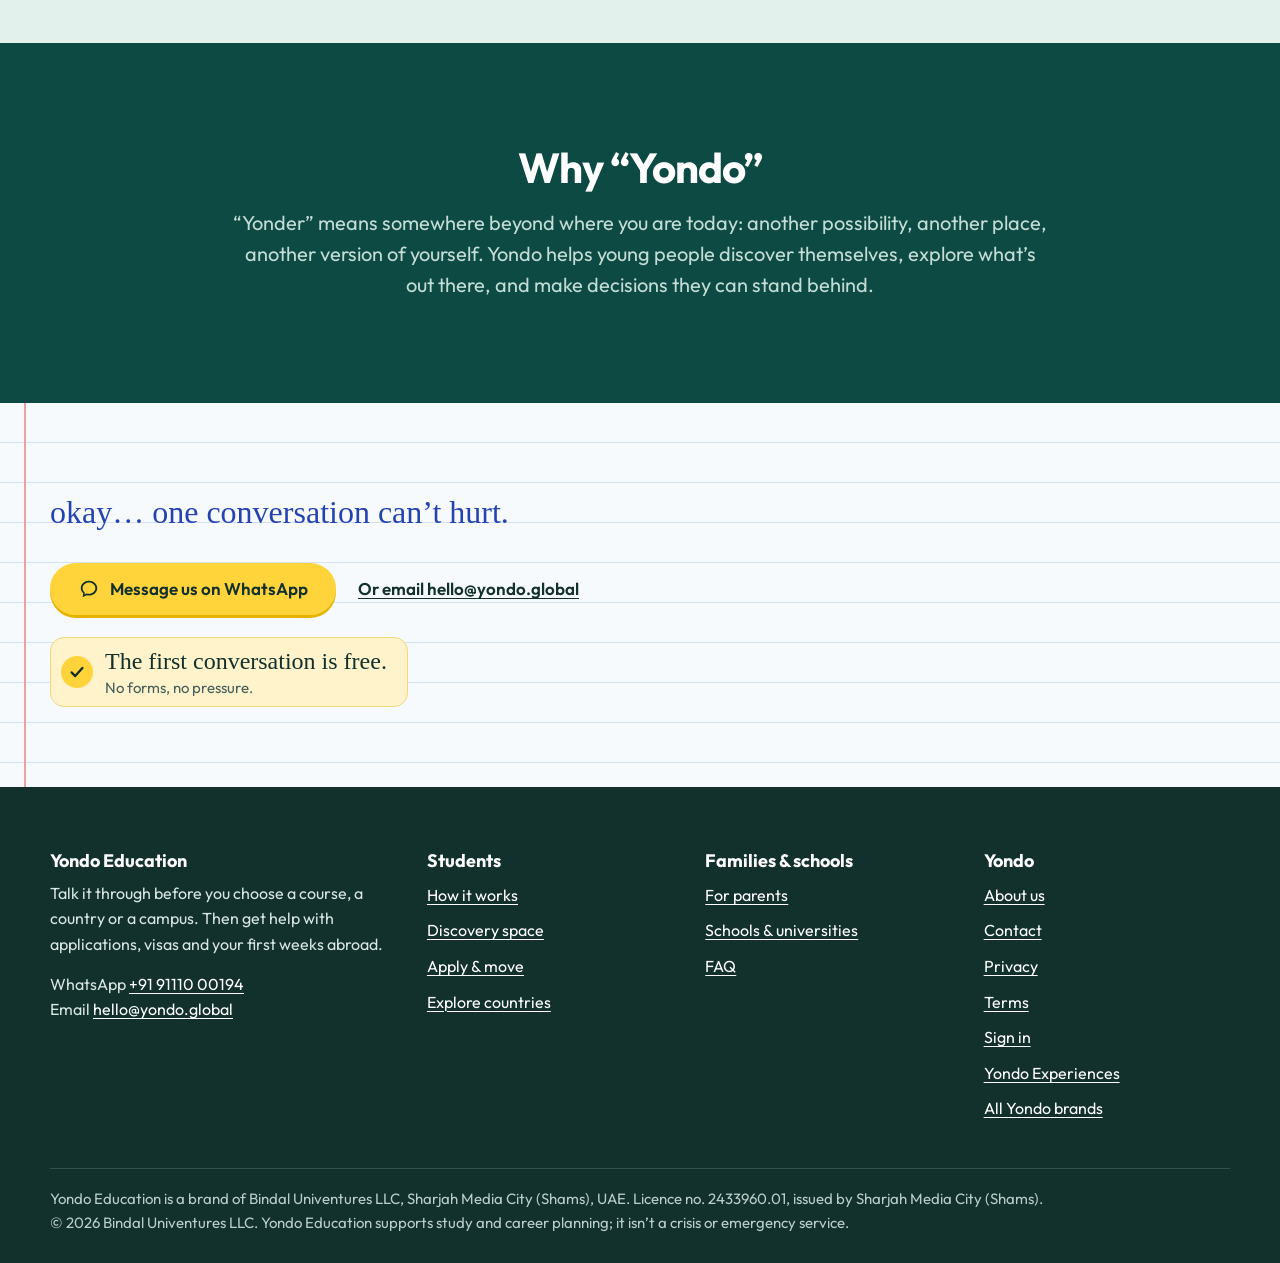
==== commit 1cfcc6db: "Clearer menus: grouped student menu, full-screen phone menu with keyboard support Co-Authored-By: Cl" ====
--- a/about/index.html
+++ b/about/index.html
@@ -5,7 +5,7 @@
 <meta name="viewport" content="width=device-width, initial-scale=1">
 <title>About us and our founders | Yondo Education</title>
 <meta name="description" content="Who is behind Yondo Education, what “yonder” means, and how we work when helping students choose.">
-<meta http-equiv="Content-Security-Policy" content="default-src 'self'; img-src 'self' data:; style-src 'self' 'unsafe-inline'; font-src 'self'; script-src 'none'; base-uri 'none'; form-action 'none'; object-src 'none'">
+<meta http-equiv="Content-Security-Policy" content="default-src 'self'; img-src 'self' data:; style-src 'self' 'unsafe-inline'; font-src 'self'; script-src 'self'; connect-src 'none'; base-uri 'none'; form-action 'none'; object-src 'none'">
 <meta name="robots" content="index, follow, max-image-preview:large">
 <meta name="referrer" content="strict-origin-when-cross-origin">
 <meta name="theme-color" content="#0d4a44">
@@ -30,6 +30,7 @@
 <link rel="preload" href="/assets/outfit-latin-wght-normal.woff2" as="font" type="font/woff2" crossorigin>
 <link rel="preload" href="/assets/kalam-latin-400-normal.woff2" as="font" type="font/woff2" crossorigin>
 <link rel="stylesheet" href="/assets/edu.css">
+<script src="/assets/nav.js" defer></script>
 <script type="application/ld+json">{"@context":"https://schema.org","@graph":[{"@type":"WebPage","@id":"https://education.yondo.global/about/#webpage","url":"https://education.yondo.global/about/","name":"About us and our founders | Yondo Education","isPartOf":{"@id":"https://education.yondo.global/#website"},"about":{"@id":"https://education.yondo.global/#organization"},"inLanguage":"en"},{"@type":"BreadcrumbList","itemListElement":[{"@type":"ListItem","position":1,"name":"Yondo Education","item":"https://education.yondo.global/"},{"@type":"ListItem","position":2,"name":"About us and our founders","item":"https://education.yondo.global/about/"}]},{"@type":"Person","@id":"https://education.yondo.global/about/#harrsh-agrawal","name":"Harrsh Agrawal","jobTitle":"Co-founder","image":"https://education.yondo.global/assets/team-harrsh-agrawal-800.jpg","worksFor":{"@id":"https://education.yondo.global/#organization"},"description":"Education entrepreneur and operator with experience across schools, coaching, student programmes and education ventures; studied in India, Singapore and Dubai."},{"@type":"Person","@id":"https://education.yondo.global/about/#tushar-tayal","name":"Tushar Tayal","jobTitle":"Co-founder","image":"https://education.yondo.global/assets/team-tushar-tayal-800.jpg","worksFor":{"@id":"https://education.yondo.global/#organization"},"alumniOf":{"@type":"CollegeOrUniversity","name":"SP Jain School of Global Management"},"description":"Entrepreneur, global mobility professional and youth leader; founder of Travelidea; valedictorian at SP Jain School of Global Management; All India Rank 1 in the CBSE AISSCE examination (2019)."}]}</script>
 </head>
 <body class="has-dock">
@@ -38,10 +39,15 @@
   <div class="wrap">
     <a class="brand" href="/"><img src="/assets/logo-full.png" width="760" height="275" alt="Yondo"><span>Education</span></a>
     <nav class="nav" aria-label="Main">
-      <a class="wide" href="/how-it-works/">How it works</a><a class="wide" href="/apply-and-move/">Apply &amp; move</a><a class="wide" href="/parents/">For parents</a><a class="wide" aria-current="page" href="/about/">About us</a>
-      <details class="menu"><summary><span class="lg">More</span><span class="sm">Menu</span></summary><div class="panel"><a class="dup" href="/">Home</a><a class="dup" href="/how-it-works/">How it works</a><a class="dup" href="/apply-and-move/">Apply &amp; move</a><a class="dup" href="/parents/">For parents</a><a aria-current="page" class="dup" href="/about/">About us</a><a href="/discovery-space/">Discovery space</a><a href="/explore/">Explore countries</a><a href="/schools/">Schools &amp; universities</a><a href="/faq/">FAQ</a><a href="/contact/">Contact</a><a class="dupm" href="/portal/">Sign in</a></div></details>
+      <details class="dd"><summary>For students</summary><div class="dd-panel"><a href="/how-it-works/"><strong>How it works</strong><span>Every step, from your first message to your first week abroad</span></a><a href="/discovery-space/"><strong>Discovery space</strong><span>Your private space: short questions, one card at a time</span></a><a href="/apply-and-move/"><strong>Apply &amp; move</strong><span>Applications, visas, flights and settling in</span></a><a href="/explore/"><strong>Explore countries</strong><span>What each place is really like to learn and live in</span></a>
+        <p class="dd-foot">The first conversation is free. <a href="/contact/">Talk to us</a></p></div></details>
+      <a class="top-link" href="/parents/">Parents</a><a class="top-link" href="/schools/">Schools</a><a class="top-link" aria-current="page" href="/about/">About us</a><a class="top-link" href="/faq/">FAQ</a><a class="top-link" href="/contact/">Contact</a>
       <a class="signin" href="/portal/">Sign in</a>
       <a class="btn go" href="https://wa.me/919111000194?text=Hi%20Yondo%20Education%21%20I%27d%20like%20a%20free%20first%20conversation.%0AI%27m%20a%3A%20student%20/%20parent%0AWhat%27s%20on%20my%20mind%3A%20"><svg viewBox="0 0 24 24" aria-hidden="true" focusable="false"><path fill="currentColor" d="M12 3C6.9 3 3 6.6 3 11c0 2.2 1 4.2 2.7 5.6L5 21l4.3-2.2c.9.2 1.8.3 2.7.3 5.1 0 9-3.6 9-8s-3.9-8.1-9-8.1zm0 14.3c-.8 0-1.6-.1-2.4-.3l-.5-.1-2 1 .3-2-.4-.3C5.7 14.5 5 12.8 5 11c0-3.3 3.1-6.1 7-6.1s7 2.8 7 6.1-3.1 6.3-7 6.3z"/></svg><span>Message us</span></a>
+      <details class="menu"><summary><span class="when-closed">Menu</span><span class="when-open">Close</span></summary>
+        <div class="drawer"><div class="drawer-in"><div class="dr-group"><p class="dr-h">For students</p><a href="/how-it-works/"><strong>How it works</strong><span>Every step, from your first message to your first week abroad</span></a><a href="/discovery-space/"><strong>Discovery space</strong><span>Your private space: short questions, one card at a time</span></a><a href="/apply-and-move/"><strong>Apply &amp; move</strong><span>Applications, visas, flights and settling in</span></a><a href="/explore/"><strong>Explore countries</strong><span>What each place is really like to learn and live in</span></a></div><div class="dr-group"><p class="dr-h">For families and schools</p><a href="/parents/"><strong>For parents</strong><span>How families are part of it</span></a><a href="/schools/"><strong>Schools &amp; universities</strong><span>Programmes and partnerships</span></a></div><div class="dr-group"><p class="dr-h">Yondo Education</p><a href="/"><strong>Home</strong></a><a aria-current="page" href="/about/"><strong>About us</strong><span>The people behind Yondo</span></a><a href="/faq/"><strong>FAQ</strong><span>Questions, answered</span></a><a href="/contact/"><strong>Contact</strong><span>WhatsApp and email</span></a></div>
+          <div class="dr-actions"><a class="btn go" href="https://wa.me/919111000194?text=Hi%20Yondo%20Education%21%20I%27d%20like%20a%20free%20first%20conversation.%0AI%27m%20a%3A%20student%20/%20parent%0AWhat%27s%20on%20my%20mind%3A%20"><svg viewBox="0 0 24 24" aria-hidden="true" focusable="false"><path fill="currentColor" d="M12 3C6.9 3 3 6.6 3 11c0 2.2 1 4.2 2.7 5.6L5 21l4.3-2.2c.9.2 1.8.3 2.7.3 5.1 0 9-3.6 9-8s-3.9-8.1-9-8.1zm0 14.3c-.8 0-1.6-.1-2.4-.3l-.5-.1-2 1 .3-2-.4-.3C5.7 14.5 5 12.8 5 11c0-3.3 3.1-6.1 7-6.1s7 2.8 7 6.1-3.1 6.3-7 6.3z"/></svg><span>Message us on WhatsApp</span></a><a class="btn plain" href="/portal/">Sign in</a></div>
+          <p class="dr-note">The first conversation is free.</p></div></div></details>
     </nav>
   </div>
 </header>
--- a/assets/edu.css
+++ b/assets/edu.css
@@ -69,37 +69,69 @@
 .promise .hand { color: var(--ink); font-size: var(--fs-hand); line-height: 1.3; }
 .promise .hand small { display: block; font-family: var(--sans); font-size: var(--fs-small); color: var(--ink-soft); line-height: 1.4; }
 
-/* Header */
-.top { position: sticky; top: 0; z-index: 30; background: rgba(255,255,255,.96); border-bottom: 1px solid var(--line); backdrop-filter: saturate(1.4) blur(8px); }
+/* Header and menus */
+/* no backdrop-filter here: it would trap the fixed phone menu inside the header */
+.top { position: sticky; top: 0; z-index: 30; background: #fff; border-bottom: 1px solid var(--line); }
 .top .wrap { display: flex; align-items: center; justify-content: space-between; gap: 16px; min-height: 72px; }
 .brand { display: flex; align-items: center; gap: 10px; text-decoration: none; color: var(--ink); flex: none; }
 .brand img { height: 38px; width: auto; }
 .brand span { font-weight: 600; font-size: 18px; padding-left: 10px; border-left: 1px solid var(--line); line-height: 1.1; }
-.nav { display: flex; align-items: center; gap: 4px; }
-.nav > a, .menu > summary { padding: 10px 12px; border-radius: 8px; color: var(--ink); text-decoration: none; font-weight: 500; font-size: 16px; }
-.nav > a:hover, .menu > summary:hover { background: var(--paper); }
-.nav a[aria-current="page"] { text-decoration: underline; text-decoration-color: var(--hi-deep); text-decoration-thickness: 3px; text-underline-offset: 8px; }
+.nav { display: flex; align-items: center; gap: 2px; }
+.top-link, .dd > summary, .nav .signin { display: inline-flex; align-items: center; min-height: 44px; padding: 8px 12px; border-radius: 8px; color: var(--ink); text-decoration: none; font-weight: 500; font-size: 16px; }
+.top-link:hover, .dd > summary:hover, .nav .signin:hover { background: var(--paper); }
+.top-link[aria-current="page"], .dd.is-current > summary { box-shadow: inset 0 -3px 0 var(--hi-deep); border-radius: 8px 8px 0 0; }
 .nav .signin { color: var(--teal); }
-.nav .btn { min-height: 44px; padding: 8px 18px; font-size: 16px; margin-left: 8px; }
-.menu { position: relative; }
-.menu > summary { list-style: none; cursor: pointer; display: flex; align-items: center; gap: 6px; }
-.menu > summary::-webkit-details-marker { display: none; }
-.menu > summary::after { content: ""; width: 8px; height: 8px; border-right: 2px solid currentColor; border-bottom: 2px solid currentColor; transform: rotate(45deg) translateY(-3px); }
-.menu[open] > summary::after { transform: rotate(-135deg) translateY(-2px); }
-.menu .panel { position: absolute; right: 0; top: calc(100% + 8px); background: #fff; border: 1px solid var(--line); border-radius: 12px; padding: 8px; min-width: 240px; box-shadow: 0 12px 30px rgba(18,48,44,.12); display: grid; }
-.menu .panel a { padding: 10px 12px; border-radius: 8px; color: var(--ink); text-decoration: none; font-size: 16px; }
-.menu .panel a:hover { background: var(--paper); }
-.menu .sm, .menu .dup, .menu .dupm { display: none; }
-@media (max-width: 1060px) { .nav > .wide { display: none; } .menu .dup { display: block; } }
+.nav > .btn { min-height: 44px; padding: 8px 18px; font-size: 16px; margin-left: 8px; }
+.top summary { list-style: none; cursor: pointer; }
+.top summary::-webkit-details-marker { display: none; }
+/* desktop dropdown: student pages with a line about each */
+.dd { position: relative; }
+.dd > summary { gap: 8px; }
+.dd > summary::after { content: ""; width: 7px; height: 7px; border-right: 2px solid currentColor; border-bottom: 2px solid currentColor; transform: rotate(45deg) translateY(-2px); transition: transform .15s; }
+.dd[open] > summary { background: var(--paper); }
+.dd[open] > summary::after { transform: rotate(-135deg) translateY(-1px); }
+.dd-panel { position: absolute; left: 0; top: calc(100% + 10px); width: 460px; background: #fff; border: 1px solid var(--line); border-radius: 16px; padding: 10px; box-shadow: 0 18px 40px rgba(18,48,44,.16); display: grid; gap: 2px; }
+.dd-panel a { display: grid; gap: 2px; padding: 12px 14px; border-radius: 10px; text-decoration: none; color: var(--ink); border-left: 3px solid transparent; }
+.dd-panel a:hover, .dd-panel a:focus-visible { background: var(--mint); }
+.dd-panel a[aria-current="page"] { border-left-color: var(--hi-deep); background: var(--paper); }
+.dd-panel strong { font-weight: 600; font-size: 17px; }
+.dd-panel span { font-size: var(--fs-small); color: var(--ink-soft); line-height: 1.4; }
+.dd-foot { margin: 6px 4px 2px; padding: 12px 10px 4px; border-top: 1px solid var(--line); font-size: var(--fs-small); color: var(--ink-soft); }
+.dd-foot a { display: inline; padding: 0; border: 0; color: var(--teal); font-weight: 600; text-decoration: underline; }
+.dd-foot a:hover { background: none; }
+/* phone and tablet: one Menu button that opens a full-screen, grouped menu */
+.menu { display: none; }
+.menu > summary { display: inline-flex; align-items: center; gap: 8px; min-height: 44px; padding: 8px 14px; border: 1.5px solid var(--ink); border-radius: 999px; font-weight: 600; font-size: 16px; color: var(--ink); background: #fff; }
+.menu > summary::before { content: ""; width: 16px; height: 2px; background: currentColor; box-shadow: 0 -5px 0 currentColor, 0 5px 0 currentColor; }
+.menu[open] > summary { background: var(--ink); color: #fff; }
+.menu[open] > summary::before { width: 14px; height: 14px; box-shadow: none; background: linear-gradient(45deg, transparent 44%, currentColor 44%, currentColor 56%, transparent 56%), linear-gradient(-45deg, transparent 44%, currentColor 44%, currentColor 56%, transparent 56%); }
+.menu .when-open { display: none; }
+.menu[open] .when-open { display: inline; } .menu[open] .when-closed { display: none; }
+.drawer { position: fixed; z-index: 45; left: 0; right: 0; top: 72px; bottom: 0; background: #fff; border-top: 1px solid var(--line); overflow-y: auto; overscroll-behavior: contain; }
+.drawer-in { width: min(720px, 100% - 40px); margin: 0 auto; padding: 18px 0 40px; }
+.dr-group { padding: 14px 0; border-bottom: 1px solid var(--line); }
+.dr-h { font-size: var(--fs-small); font-weight: 600; color: var(--ink-soft); margin: 0 0 6px; }
+.drawer a:not(.btn) { display: grid; gap: 1px; padding: 12px 12px 12px 14px; margin: 0 -12px; border-radius: 10px; color: var(--ink); text-decoration: none; border-left: 4px solid transparent; }
+.drawer a:not(.btn):hover { background: var(--mint); }
+.drawer a[aria-current="page"] { border-left-color: var(--hi-deep); background: var(--paper); }
+.drawer strong { font-size: 20px; font-weight: 600; }
+.drawer a span { font-size: var(--fs-small); color: var(--ink-soft); }
+.dr-actions { display: grid; gap: 12px; margin-top: 22px; }
+.dr-actions .btn { width: 100%; }
+.dr-note { margin-top: 12px; text-align: center; font-family: var(--hand); font-size: var(--fs-hand); color: var(--pen); }
+@media (max-width: 1100px) {
+  .dd, .top-link, .nav .signin { display: none; }
+  .menu { display: block; }
+  html:has(.menu[open]) { overflow: hidden; }
+}
 @media (max-width: 720px) {
   .top .wrap { min-height: 64px; gap: 8px; }
+  .drawer { top: 64px; }
   .brand img { height: 30px; }
   .brand span { font-size: 16px; padding-left: 8px; }
-  .nav .signin, .nav .btn { display: none; }
-  .menu .dupm { display: block; }
-  .menu .lg { display: none; } .menu .sm { display: inline; }
-  .menu .panel { position: fixed; left: 12px; right: 12px; top: 70px; min-width: 0; }
-}
+  .nav > .btn { display: none; }
+}
+@media (prefers-reduced-motion: reduce) { .dd > summary::after { transition: none; } }
 
 /* Notebook paper. Text on it starts at the same left edge as every other section. */
 .page { background-color: var(--paper); background-image: linear-gradient(to bottom, transparent calc(var(--lh) - 1px), var(--rule) calc(var(--lh) - 1px), var(--rule) var(--lh)); background-size: 100% var(--lh); position: relative;
@@ -326,3 +358,5 @@
 .callout .actions { justify-content: center; margin-top: 26px; }
 @media (max-width: 480px) { .promise .hand { font-size: 21px; } .promise { padding-right: 14px; } }
 .promise .hand { display: block; text-wrap: balance; }
+
+html:has(.menu[open]) .dock { display: none; }
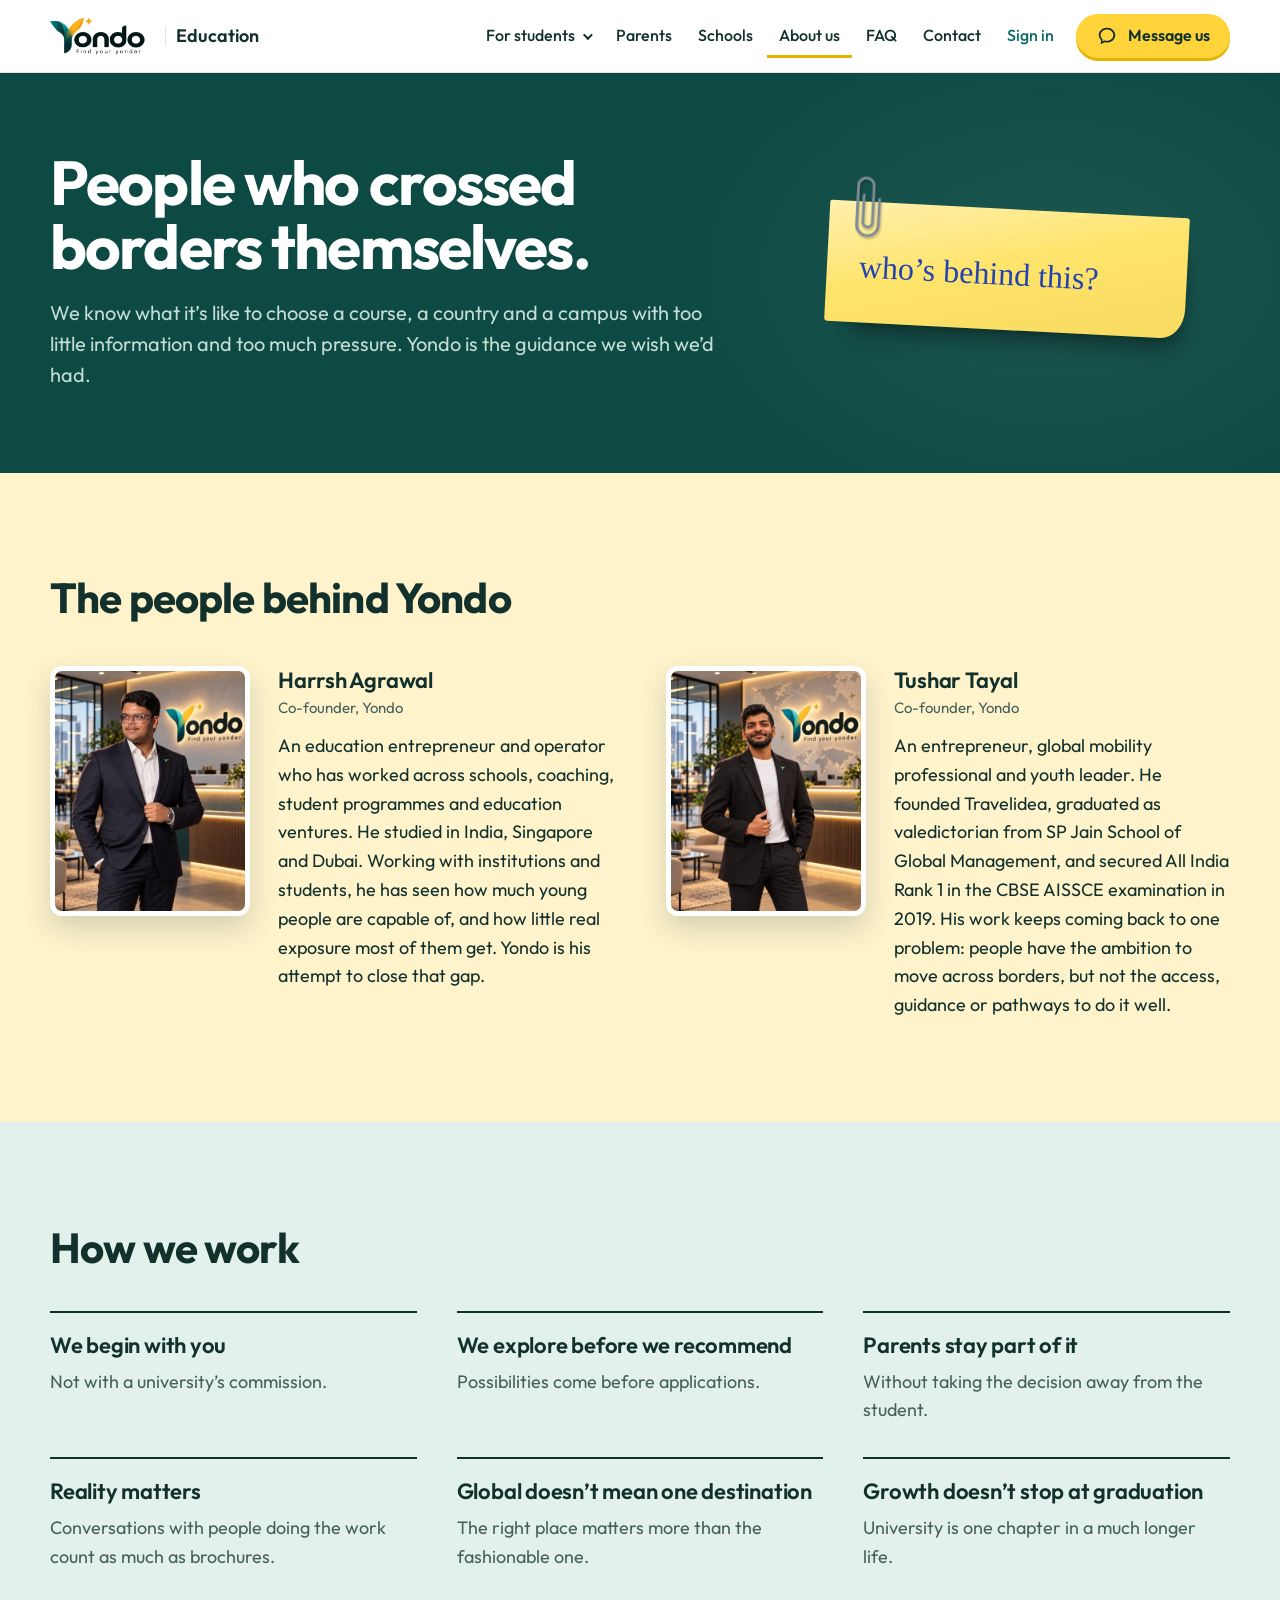
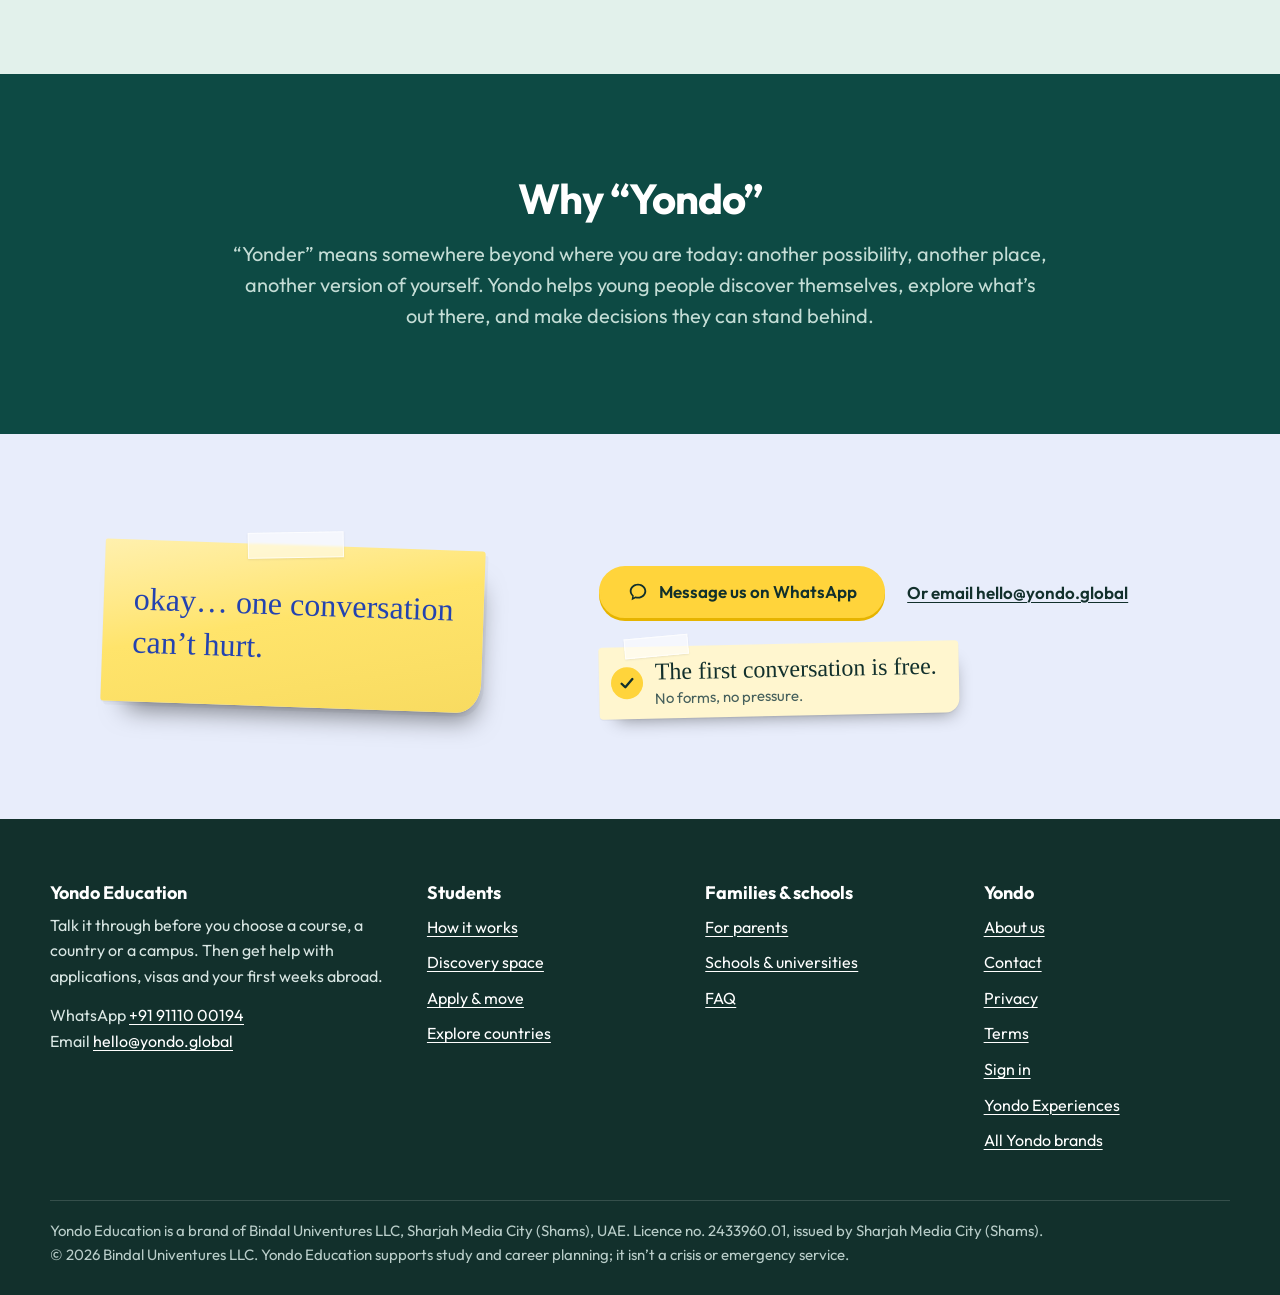
==== commit bf5e9332: "Sticky notes on colour fields; phone tab bar like Yondo Experiences; no floating button Co-Authored-" ====
--- a/about/index.html
+++ b/about/index.html
@@ -33,7 +33,7 @@
 <script src="/assets/nav.js" defer></script>
 <script type="application/ld+json">{"@context":"https://schema.org","@graph":[{"@type":"WebPage","@id":"https://education.yondo.global/about/#webpage","url":"https://education.yondo.global/about/","name":"About us and our founders | Yondo Education","isPartOf":{"@id":"https://education.yondo.global/#website"},"about":{"@id":"https://education.yondo.global/#organization"},"inLanguage":"en"},{"@type":"BreadcrumbList","itemListElement":[{"@type":"ListItem","position":1,"name":"Yondo Education","item":"https://education.yondo.global/"},{"@type":"ListItem","position":2,"name":"About us and our founders","item":"https://education.yondo.global/about/"}]},{"@type":"Person","@id":"https://education.yondo.global/about/#harrsh-agrawal","name":"Harrsh Agrawal","jobTitle":"Co-founder","image":"https://education.yondo.global/assets/team-harrsh-agrawal-800.jpg","worksFor":{"@id":"https://education.yondo.global/#organization"},"description":"Education entrepreneur and operator with experience across schools, coaching, student programmes and education ventures; studied in India, Singapore and Dubai."},{"@type":"Person","@id":"https://education.yondo.global/about/#tushar-tayal","name":"Tushar Tayal","jobTitle":"Co-founder","image":"https://education.yondo.global/assets/team-tushar-tayal-800.jpg","worksFor":{"@id":"https://education.yondo.global/#organization"},"alumniOf":{"@type":"CollegeOrUniversity","name":"SP Jain School of Global Management"},"description":"Entrepreneur, global mobility professional and youth leader; founder of Travelidea; valedictorian at SP Jain School of Global Management; All India Rank 1 in the CBSE AISSCE examination (2019)."}]}</script>
 </head>
-<body class="has-dock">
+<body>
 <a class="skip" href="#main">Skip to content</a>
 <header class="top">
   <div class="wrap">
@@ -44,18 +44,14 @@
       <a class="top-link" href="/parents/">Parents</a><a class="top-link" href="/schools/">Schools</a><a class="top-link" aria-current="page" href="/about/">About us</a><a class="top-link" href="/faq/">FAQ</a><a class="top-link" href="/contact/">Contact</a>
       <a class="signin" href="/portal/">Sign in</a>
       <a class="btn go" href="https://wa.me/919111000194?text=Hi%20Yondo%20Education%21%20I%27d%20like%20a%20free%20first%20conversation.%0AI%27m%20a%3A%20student%20/%20parent%0AWhat%27s%20on%20my%20mind%3A%20"><svg viewBox="0 0 24 24" aria-hidden="true" focusable="false"><path fill="currentColor" d="M12 3C6.9 3 3 6.6 3 11c0 2.2 1 4.2 2.7 5.6L5 21l4.3-2.2c.9.2 1.8.3 2.7.3 5.1 0 9-3.6 9-8s-3.9-8.1-9-8.1zm0 14.3c-.8 0-1.6-.1-2.4-.3l-.5-.1-2 1 .3-2-.4-.3C5.7 14.5 5 12.8 5 11c0-3.3 3.1-6.1 7-6.1s7 2.8 7 6.1-3.1 6.3-7 6.3z"/></svg><span>Message us</span></a>
-      <details class="menu"><summary><span class="when-closed">Menu</span><span class="when-open">Close</span></summary>
-        <div class="drawer"><div class="drawer-in"><div class="dr-group"><p class="dr-h">For students</p><a href="/how-it-works/"><strong>How it works</strong><span>Every step, from your first message to your first week abroad</span></a><a href="/discovery-space/"><strong>Discovery space</strong><span>Your private space: short questions, one card at a time</span></a><a href="/apply-and-move/"><strong>Apply &amp; move</strong><span>Applications, visas, flights and settling in</span></a><a href="/explore/"><strong>Explore countries</strong><span>What each place is really like to learn and live in</span></a></div><div class="dr-group"><p class="dr-h">For families and schools</p><a href="/parents/"><strong>For parents</strong><span>How families are part of it</span></a><a href="/schools/"><strong>Schools &amp; universities</strong><span>Programmes and partnerships</span></a></div><div class="dr-group"><p class="dr-h">Yondo Education</p><a href="/"><strong>Home</strong></a><a aria-current="page" href="/about/"><strong>About us</strong><span>The people behind Yondo</span></a><a href="/faq/"><strong>FAQ</strong><span>Questions, answered</span></a><a href="/contact/"><strong>Contact</strong><span>WhatsApp and email</span></a></div>
-          <div class="dr-actions"><a class="btn go" href="https://wa.me/919111000194?text=Hi%20Yondo%20Education%21%20I%27d%20like%20a%20free%20first%20conversation.%0AI%27m%20a%3A%20student%20/%20parent%0AWhat%27s%20on%20my%20mind%3A%20"><svg viewBox="0 0 24 24" aria-hidden="true" focusable="false"><path fill="currentColor" d="M12 3C6.9 3 3 6.6 3 11c0 2.2 1 4.2 2.7 5.6L5 21l4.3-2.2c.9.2 1.8.3 2.7.3 5.1 0 9-3.6 9-8s-3.9-8.1-9-8.1zm0 14.3c-.8 0-1.6-.1-2.4-.3l-.5-.1-2 1 .3-2-.4-.3C5.7 14.5 5 12.8 5 11c0-3.3 3.1-6.1 7-6.1s7 2.8 7 6.1-3.1 6.3-7 6.3z"/></svg><span>Message us on WhatsApp</span></a><a class="btn plain" href="/portal/">Sign in</a></div>
-          <p class="dr-note">The first conversation is free.</p></div></div></details>
     </nav>
   </div>
 </header>
 <main id="main">
-<section class="head"><div class="page">
-  <p class="hand ask">who’s behind this?</p>
-  <h1>People who crossed borders themselves.</h1>
-  <p class="lead">We know what it’s like to choose a course, a country and a campus with too little information and too much pressure. Yondo is the guidance we wish we’d had.</p>
+<section class="head tone-deep"><div class="wrap head-in has-note">
+  <div class="head-text"><h1>People who crossed borders themselves.</h1>
+  <p class="lead">We know what it’s like to choose a course, a country and a campus with too little information and too much pressure. Yondo is the guidance we wish we’d had.</p></div>
+  <div class="sticky clipped"><svg class="clip" viewBox="0 0 30 74" aria-hidden="true" focusable="false"><path d="M11 24v31a5.5 5.5 0 0 0 11 0V13a9 9 0 0 0-18 0v45a12.5 12.5 0 0 0 25 0V28"/></svg><p class="hand ask">who’s behind this?</p></div>
 </div></section>
 
 <section class="sec sun"><div class="wrap">
@@ -81,10 +77,12 @@
   <h2>Why “Yondo”</h2>
   <p class="lead">“Yonder” means somewhere beyond where you are today: another possibility, another place, another version of yourself. Yondo helps young people discover themselves, explore what’s out there, and make decisions they can stand behind.</p>
 </div></div></section>
-<section class="close" aria-label="Start a conversation"><div class="page">
-  <p class="hand">okay… one conversation can’t hurt.</p>
-  <div class="actions"><a class="btn go" href="https://wa.me/919111000194?text=Hi%20Yondo%20Education%21%20I%27d%20like%20a%20free%20first%20conversation.%0AI%27m%20a%3A%20student%20/%20parent%0AWhat%27s%20on%20my%20mind%3A%20"><svg viewBox="0 0 24 24" aria-hidden="true" focusable="false"><path fill="currentColor" d="M12 3C6.9 3 3 6.6 3 11c0 2.2 1 4.2 2.7 5.6L5 21l4.3-2.2c.9.2 1.8.3 2.7.3 5.1 0 9-3.6 9-8s-3.9-8.1-9-8.1zm0 14.3c-.8 0-1.6-.1-2.4-.3l-.5-.1-2 1 .3-2-.4-.3C5.7 14.5 5 12.8 5 11c0-3.3 3.1-6.1 7-6.1s7 2.8 7 6.1-3.1 6.3-7 6.3z"/></svg><span>Message us on WhatsApp</span></a><a class="alt" href="mailto:hello@yondo.global?subject=A%20free%20first%20conversation">Or email hello@yondo.global</a></div>
-  <p class="promise"><span class="tick"><svg viewBox="0 0 20 20" aria-hidden="true" focusable="false"><path d="M4 10.5l4 4 8-9" fill="none" stroke="#12302c" stroke-width="2.6" stroke-linecap="round" stroke-linejoin="round"/></svg></span><span class="hand">The first conversation is free.<small>No forms, no pressure.</small></span></p>
+<section class="close" aria-label="Start a conversation"><div class="wrap close-in">
+  <div class="sticky taped tilt-r"><span class="tape" aria-hidden="true"></span><p class="hand">okay… one conversation can’t hurt.</p></div>
+  <div class="close-act">
+    <div class="actions"><a class="btn go" href="https://wa.me/919111000194?text=Hi%20Yondo%20Education%21%20I%27d%20like%20a%20free%20first%20conversation.%0AI%27m%20a%3A%20student%20/%20parent%0AWhat%27s%20on%20my%20mind%3A%20"><svg viewBox="0 0 24 24" aria-hidden="true" focusable="false"><path fill="currentColor" d="M12 3C6.9 3 3 6.6 3 11c0 2.2 1 4.2 2.7 5.6L5 21l4.3-2.2c.9.2 1.8.3 2.7.3 5.1 0 9-3.6 9-8s-3.9-8.1-9-8.1zm0 14.3c-.8 0-1.6-.1-2.4-.3l-.5-.1-2 1 .3-2-.4-.3C5.7 14.5 5 12.8 5 11c0-3.3 3.1-6.1 7-6.1s7 2.8 7 6.1-3.1 6.3-7 6.3z"/></svg><span>Message us on WhatsApp</span></a><a class="alt" href="mailto:hello@yondo.global?subject=A%20free%20first%20conversation">Or email hello@yondo.global</a></div>
+    <p class="promise"><span class="tick"><svg viewBox="0 0 20 20" aria-hidden="true" focusable="false"><path d="M4 10.5l4 4 8-9" fill="none" stroke="#12302c" stroke-width="2.6" stroke-linecap="round" stroke-linejoin="round"/></svg></span><span class="hand">The first conversation is free.<small>No forms, no pressure.</small></span></p>
+  </div>
 </div></section>
 </main>
 <footer class="foot">
@@ -102,6 +100,17 @@
     <p class="fine">Yondo Education is a brand of Bindal Univentures LLC, Sharjah Media City (Shams), UAE. Licence no. 2433960.01, issued by Sharjah Media City (Shams).<br>© 2026 Bindal Univentures LLC. Yondo Education supports study and career planning; it isn’t a crisis or emergency service.</p>
   </div>
 </footer>
-<aside class="dock" aria-label="Message Yondo Education"><a class="btn go" href="https://wa.me/919111000194?text=Hi%20Yondo%20Education%21%20I%27d%20like%20a%20free%20first%20conversation.%0AI%27m%20a%3A%20student%20/%20parent%0AWhat%27s%20on%20my%20mind%3A%20"><svg viewBox="0 0 24 24" aria-hidden="true" focusable="false"><path fill="currentColor" d="M12 3C6.9 3 3 6.6 3 11c0 2.2 1 4.2 2.7 5.6L5 21l4.3-2.2c.9.2 1.8.3 2.7.3 5.1 0 9-3.6 9-8s-3.9-8.1-9-8.1zm0 14.3c-.8 0-1.6-.1-2.4-.3l-.5-.1-2 1 .3-2-.4-.3C5.7 14.5 5 12.8 5 11c0-3.3 3.1-6.1 7-6.1s7 2.8 7 6.1-3.1 6.3-7 6.3z"/></svg><span>Message us on WhatsApp</span></a></aside>
+<nav class="tabbar" aria-label="Quick navigation">
+  <a class="tab" href="/"><svg viewBox="0 0 24 24" aria-hidden="true" focusable="false"><path d="M3.5 11 12 4l8.5 7"/><path d="M5.5 9.8V20h4.8v-5.6h3.4V20h4.8V9.8"/></svg><span>Home</span></a>
+  <a class="tab" href="/how-it-works/"><svg viewBox="0 0 24 24" aria-hidden="true" focusable="false"><circle cx="6" cy="18" r="2.4"/><circle cx="18" cy="6" r="2.4"/><path d="M8.4 18h6.1a3 3 0 0 0 0-6H9.5a3 3 0 0 1 0-6h6.1"/></svg><span>How it works</span></a>
+  <a class="tab" href="/parents/"><svg viewBox="0 0 24 24" aria-hidden="true" focusable="false"><circle cx="9" cy="8" r="3.1"/><path d="M3.2 20c.6-3.6 2.9-5.6 5.8-5.6s5.2 2 5.8 5.6"/><circle cx="17.2" cy="9.4" r="2.4"/><path d="M15.6 14.4c2.7-.4 4.7 1.2 5.3 4.6"/></svg><span>Parents</span></a>
+  <a class="tab tab-chat" href="https://wa.me/919111000194?text=Hi%20Yondo%20Education%21%20I%27d%20like%20a%20free%20first%20conversation.%0AI%27m%20a%3A%20student%20/%20parent%0AWhat%27s%20on%20my%20mind%3A%20"><svg viewBox="0 0 24 24" aria-hidden="true" focusable="false"><path fill="currentColor" d="M12 3C6.9 3 3 6.6 3 11c0 2.2 1 4.2 2.7 5.6L5 21l4.3-2.2c.9.2 1.8.3 2.7.3 5.1 0 9-3.6 9-8s-3.9-8.1-9-8.1zm0 14.3c-.8 0-1.6-.1-2.4-.3l-.5-.1-2 1 .3-2-.4-.3C5.7 14.5 5 12.8 5 11c0-3.3 3.1-6.1 7-6.1s7 2.8 7 6.1-3.1 6.3-7 6.3z"/></svg><span>Chat</span></a>
+  <details class="more is-current"><summary class="tab"><svg viewBox="0 0 24 24" aria-hidden="true" focusable="false"><circle cx="5" cy="12" r="1.9" fill="currentColor" stroke="none"/><circle cx="12" cy="12" r="1.9" fill="currentColor" stroke="none"/><circle cx="19" cy="12" r="1.9" fill="currentColor" stroke="none"/></svg><span>More</span></summary>
+    <div class="sheet"><div class="sheet-in">
+      <p class="sheet-title">All pages</p>
+      <div class="sh-actions"><a class="btn go" href="https://wa.me/919111000194?text=Hi%20Yondo%20Education%21%20I%27d%20like%20a%20free%20first%20conversation.%0AI%27m%20a%3A%20student%20/%20parent%0AWhat%27s%20on%20my%20mind%3A%20"><svg viewBox="0 0 24 24" aria-hidden="true" focusable="false"><path fill="currentColor" d="M12 3C6.9 3 3 6.6 3 11c0 2.2 1 4.2 2.7 5.6L5 21l4.3-2.2c.9.2 1.8.3 2.7.3 5.1 0 9-3.6 9-8s-3.9-8.1-9-8.1zm0 14.3c-.8 0-1.6-.1-2.4-.3l-.5-.1-2 1 .3-2-.4-.3C5.7 14.5 5 12.8 5 11c0-3.3 3.1-6.1 7-6.1s7 2.8 7 6.1-3.1 6.3-7 6.3z"/></svg><span>Message us</span></a><a class="btn plain" href="/portal/">Sign in</a></div><div class="sh-group"><p class="sh-h">For students</p><a href="/how-it-works/"><strong>How it works</strong><span>Every step, from your first message to your first week abroad</span></a><a href="/discovery-space/"><strong>Discovery space</strong><span>Your private space: short questions, one card at a time</span></a><a href="/apply-and-move/"><strong>Apply &amp; move</strong><span>Applications, visas, flights and settling in</span></a><a href="/explore/"><strong>Explore countries</strong><span>What each place is really like to learn and live in</span></a></div><div class="sh-group"><p class="sh-h">For families and schools</p><a href="/parents/"><strong>For parents</strong><span>How families are part of it</span></a><a href="/schools/"><strong>Schools &amp; universities</strong><span>Programmes and partnerships</span></a><a href="/faq/"><strong>FAQ</strong><span>Questions, answered</span></a></div><div class="sh-group"><p class="sh-h">Yondo Education</p><a aria-current="page" href="/about/"><strong>About us</strong><span>The people behind Yondo</span></a><a href="/contact/"><strong>Contact</strong><span>WhatsApp and email</span></a></div>
+      <p class="sh-note">The first conversation is free.</p>
+    </div></div></details>
+</nav>
 </body>
 </html>
--- a/assets/edu.css
+++ b/assets/edu.css
@@ -1,5 +1,5 @@
-/* Yondo Education — "a page from a student's notebook, answered".
-   The visitor's own words: Kalam in ballpoint blue, only on notebook paper and index cards.
+/* Yondo Education — "a student's sticky notes, answered".
+   The visitor's own words: Kalam in ballpoint blue, only on sticky notes clipped or taped onto Yondo's colour fields.
    Everything Yondo says: Outfit, on one type scale. Yellow is the highlighter: the one action. */
 @font-face { font-family: "Outfit"; src: url("outfit-latin-wght-normal.woff2") format("woff2-variations"); font-weight: 100 900; font-display: swap; unicode-range: U+0000-00FF, U+0131, U+0152-0153, U+02BB-02BC, U+02C6, U+02DA, U+02DC, U+0304, U+0308, U+0329, U+2000-206F, U+20AC, U+2122, U+2191, U+2193, U+2212, U+2215, U+FEFF, U+FFFD; }
 @font-face { font-family: "Outfit"; src: url("outfit-latin-ext-wght-normal.woff2") format("woff2-variations"); font-weight: 100 900; font-display: swap; unicode-range: U+0100-02BA, U+02BD-02C5, U+02C7-02CC, U+02CE-02D7, U+02DD-02FF, U+0304, U+0308, U+0329, U+1D00-1DBF, U+1E00-1E9F, U+1EF2-1EFF, U+2020, U+20A0-20AB, U+20AD-20C0, U+2113, U+2C60-2C7F, U+A720-A7FF; }
@@ -10,7 +10,8 @@
   /* colour, all from the logo */
   --ink: #12302c; --ink-soft: #46605c; --teal: #0a6b63; --deep: #0d4a44;
   --pen: #2443b0; --hi: #ffd43b; --hi-deep: #e6b400;
-  --paper: #f7fafd; --rule: #d5e2ef; --margin: #ee8a8a; --line: #dfe7e5; --white: #fff;
+  --paper: #f7fafd; --rule: #d5e2ef; --margin: #ee8a8a;
+  --note: #ffe46b; --note-pink: #ffd1d6; --note-blue: #d6e4ff; --note-mint: #cdeedc; --steel: #7f8c95; --line: #dfe7e5; --white: #fff;
   --mint: #e2f1eb; --sky: #e8edfb; --sun: #fff3cc; --peach: #ffe2d4;
   --on-deep: #c3dcd5;
   /* one type scale */
@@ -25,7 +26,6 @@
   /* layout */
   --wrap: 1180px;
   --gx: max(24px, calc((100% - var(--wrap)) / 2));          /* left edge of the content column */
-  --lh: 40px;                                                 /* notebook line height */
   --sans: "Outfit", system-ui, -apple-system, "Segoe UI", sans-serif;
   --hand: "Kalam", "Comic Neue", cursive;
 }
@@ -63,7 +63,9 @@
 .actions .alt { font-weight: 600; color: var(--ink); font-size: 17px; }
 
 /* "The first conversation is free": a handwritten promise on a highlighter-yellow note */
-.promise { display: inline-flex; align-items: center; gap: 12px; margin-top: 22px; padding: 8px 20px 8px 10px; background: var(--sun); border: 1px solid #f3d877; border-radius: 14px; color: var(--ink); }
+.promise { position: relative; display: inline-flex; align-items: center; gap: 12px; margin-top: 26px; padding: 10px 22px 10px 12px; background: #fff6cf; border-radius: 4px 4px 14px 4px;
+  color: var(--ink); transform: rotate(-1.2deg); box-shadow: 0 1px 1px rgba(0,0,0,.05), 6px 12px 18px -12px rgba(0,0,0,.45); }
+.promise::before { content: ""; position: absolute; top: -10px; left: 26px; width: 64px; height: 20px; transform: rotate(-4deg); background: rgba(255,255,255,.6); border: 1px solid rgba(255,255,255,.75); box-shadow: 0 1px 2px rgba(0,0,0,.08); }
 .promise .tick { width: 32px; height: 32px; flex: none; border-radius: 50%; background: var(--hi); display: grid; place-items: center; }
 .promise .tick svg { width: 18px; height: 18px; }
 .promise .hand { color: var(--ink); font-size: var(--fs-hand); line-height: 1.3; }
@@ -100,77 +102,117 @@
 .dd-foot a { display: inline; padding: 0; border: 0; color: var(--teal); font-weight: 600; text-decoration: underline; }
 .dd-foot a:hover { background: none; }
 /* phone and tablet: one Menu button that opens a full-screen, grouped menu */
-.menu { display: none; }
-.menu > summary { display: inline-flex; align-items: center; gap: 8px; min-height: 44px; padding: 8px 14px; border: 1.5px solid var(--ink); border-radius: 999px; font-weight: 600; font-size: 16px; color: var(--ink); background: #fff; }
-.menu > summary::before { content: ""; width: 16px; height: 2px; background: currentColor; box-shadow: 0 -5px 0 currentColor, 0 5px 0 currentColor; }
-.menu[open] > summary { background: var(--ink); color: #fff; }
-.menu[open] > summary::before { width: 14px; height: 14px; box-shadow: none; background: linear-gradient(45deg, transparent 44%, currentColor 44%, currentColor 56%, transparent 56%), linear-gradient(-45deg, transparent 44%, currentColor 44%, currentColor 56%, transparent 56%); }
-.menu .when-open { display: none; }
-.menu[open] .when-open { display: inline; } .menu[open] .when-closed { display: none; }
-.drawer { position: fixed; z-index: 45; left: 0; right: 0; top: 72px; bottom: 0; background: #fff; border-top: 1px solid var(--line); overflow-y: auto; overscroll-behavior: contain; }
-.drawer-in { width: min(720px, 100% - 40px); margin: 0 auto; padding: 18px 0 40px; }
-.dr-group { padding: 14px 0; border-bottom: 1px solid var(--line); }
-.dr-h { font-size: var(--fs-small); font-weight: 600; color: var(--ink-soft); margin: 0 0 6px; }
-.drawer a:not(.btn) { display: grid; gap: 1px; padding: 12px 12px 12px 14px; margin: 0 -12px; border-radius: 10px; color: var(--ink); text-decoration: none; border-left: 4px solid transparent; }
-.drawer a:not(.btn):hover { background: var(--mint); }
-.drawer a[aria-current="page"] { border-left-color: var(--hi-deep); background: var(--paper); }
-.drawer strong { font-size: 20px; font-weight: 600; }
-.drawer a span { font-size: var(--fs-small); color: var(--ink-soft); }
-.dr-actions { display: grid; gap: 12px; margin-top: 22px; }
-.dr-actions .btn { width: 100%; }
-.dr-note { margin-top: 12px; text-align: center; font-family: var(--hand); font-size: var(--fs-hand); color: var(--pen); }
+/* Phones and tablets: header keeps the brand and Sign in; navigation moves to a bottom tab bar (as on Yondo Experiences) */
+.tabbar { display: none; }
 @media (max-width: 1100px) {
-  .dd, .top-link, .nav .signin { display: none; }
-  .menu { display: block; }
-  html:has(.menu[open]) { overflow: hidden; }
-}
-@media (max-width: 720px) {
-  .top .wrap { min-height: 64px; gap: 8px; }
-  .drawer { top: 64px; }
-  .brand img { height: 30px; }
-  .brand span { font-size: 16px; padding-left: 8px; }
-  .nav > .btn { display: none; }
-}
+  .dd, .top-link, .nav > .btn { display: none; }
+  .top .wrap { min-height: 64px; }
+  .nav .signin { border: 1.5px solid var(--ink); border-radius: 999px; padding: 6px 16px; min-height: 40px; color: var(--ink); font-weight: 600; }
+  body { padding-bottom: calc(66px + env(safe-area-inset-bottom, 0px)); }
+  .tabbar { display: grid; grid-template-columns: repeat(5, minmax(0, 1fr)); position: fixed; left: 0; right: 0; bottom: 0; z-index: 40;
+    height: calc(66px + env(safe-area-inset-bottom, 0px)); padding: 6px max(6px, env(safe-area-inset-right, 0px)) env(safe-area-inset-bottom, 0px) max(6px, env(safe-area-inset-left, 0px));
+    background: #fff; border-top: 1px solid var(--line); box-shadow: 0 -6px 20px rgba(18,48,44,.06); }
+  .tab { display: grid; justify-items: center; align-content: center; gap: 3px; min-height: 52px; border-radius: 14px; color: var(--ink-soft); text-decoration: none;
+    font: 600 12px/1.1 var(--sans); cursor: pointer; list-style: none; }
+  .tab::-webkit-details-marker { display: none; }
+  .tab svg { width: 24px; height: 24px; fill: none; stroke: currentColor; stroke-width: 1.8; stroke-linecap: round; stroke-linejoin: round; }
+  .tab-chat { color: #17803d; }
+  .tab-chat svg { stroke: none; }
+  .tab-chat span { color: var(--ink-soft); }
+  .tab[aria-current="page"], .more.is-current > .tab, .more[open] > .tab { color: var(--ink); }
+  .tab[aria-current="page"] svg, .more.is-current > .tab svg { color: var(--teal); }
+  .tab[aria-current="page"]::after, .more.is-current > .tab::after { content: ""; width: 18px; height: 3px; border-radius: 3px; background: var(--hi-deep); margin-top: 1px; }
+  .tab:active { background: var(--paper); }
+  .more { display: block; }
+  .more > .tab { position: relative; z-index: 2; height: 100%; }
+  .more[open]::before { content: ""; position: fixed; inset: 0; bottom: calc(66px + env(safe-area-inset-bottom, 0px)); background: rgba(13,40,36,.42); z-index: 1; }
+  .sheet { position: fixed; left: 0; right: 0; bottom: calc(66px + env(safe-area-inset-bottom, 0px)); z-index: 2; max-height: min(78vh, calc(100vh - 140px)); overflow-y: auto; overscroll-behavior: contain;
+    background: #fff; border-radius: 22px 22px 0 0; box-shadow: 0 -18px 40px rgba(13,40,36,.22); animation: sheet-up .22s cubic-bezier(.2,.8,.3,1) both; }
+  .sheet::before { content: ""; display: block; width: 44px; height: 5px; border-radius: 5px; background: var(--line); margin: 10px auto 0; }
+  .sheet-in { width: min(720px, 100% - 36px); margin: 0 auto; padding: 8px 0 22px; }
+  .sheet-title { font-weight: 700; font-size: 20px; margin: 6px 0 4px; }
+  .sh-group { padding: 10px 0; border-top: 1px solid var(--line); }
+  .sh-group:first-of-type { border-top: 0; }
+  .sh-h { font-size: 13px; font-weight: 600; color: var(--ink-soft); margin: 2px 0 4px; }
+  .sh-group a { display: grid; gap: 1px; padding: 10px 12px; margin: 0 -12px; border-radius: 12px; color: var(--ink); text-decoration: none; border-left: 4px solid transparent; }
+  .sh-group a:hover { background: var(--mint); }
+  .sh-group a[aria-current="page"] { border-left-color: var(--hi-deep); background: var(--paper); }
+  .sh-group strong { font-size: 18px; font-weight: 600; }
+  .sh-group a span { font-size: var(--fs-small); color: var(--ink-soft); line-height: 1.35; }
+  .sh-actions { display: grid; grid-template-columns: 1.4fr 1fr; gap: 10px; margin: 6px 0 8px; }
+  .sh-actions .btn { width: 100%; min-height: 48px; padding: 10px 14px; font-size: 16px; }
+  @media (max-width: 380px) { .sh-actions { grid-template-columns: 1fr; } }
+  .sh-note { margin-top: 6px; text-align: center; font-family: var(--hand); color: var(--pen); font-size: 20px; }
+  html:has(.more[open]) { overflow: hidden; }
+}
+@keyframes sheet-up { from { transform: translateY(24px); opacity: 0; } to { transform: none; opacity: 1; } }
+@media (prefers-reduced-motion: reduce) { .sheet { animation: none; } }
+
 @media (prefers-reduced-motion: reduce) { .dd > summary::after { transition: none; } }
 
-/* Notebook paper. Text on it starts at the same left edge as every other section. */
-.page { background-color: var(--paper); background-image: linear-gradient(to bottom, transparent calc(var(--lh) - 1px), var(--rule) calc(var(--lh) - 1px), var(--rule) var(--lh)); background-size: 100% var(--lh); position: relative;
-        padding-left: var(--gx); padding-right: var(--gx); }
-.page::before { content: ""; position: absolute; top: 0; bottom: 0; left: max(10px, calc(var(--gx) - 26px)); width: 2px; background: var(--margin); opacity: .8; }
-.page .hand { position: relative; top: 9px; line-height: var(--lh); }
-
-/* Home hero: the notebook beside the answer */
-.hero { display: grid; grid-template-columns: minmax(0, 1.05fr) minmax(0, 1fr); }
-.hero .page { --gx: max(24px, calc((100vw - var(--wrap)) / 2)); padding: calc(var(--lh) * 2) 32px calc(var(--lh) * 2) var(--gx); }
-.qs { list-style: none; margin: 0; padding: 0; font-size: var(--fs-hand-lg); }
+/* Sticky notes: the visitor's own words, clipped or taped onto Yondo's colour fields */
+.sticky { --bg: var(--note); --tilt: -2.4deg; position: relative; color: var(--pen); font-family: var(--hand);
+  background: linear-gradient(168deg, color-mix(in srgb, var(--bg) 55%, #fff) 0%, var(--bg) 46%, color-mix(in srgb, var(--bg) 90%, #b88a00) 100%);
+  padding: 30px 28px 32px; border-radius: 2px 3px 24px 3px / 2px 3px 30px 3px; transform: rotate(var(--tilt));
+  box-shadow: 0 1px 1px rgba(0,0,0,.05), 3px 4px 0 rgba(0,0,0,.035), 10px 22px 26px -16px rgba(0,0,0,.5); }
+.sticky.tilt-r { --tilt: 2deg; }
+.sticky.pink { --bg: var(--note-pink); } .sticky.blue { --bg: var(--note-blue); } .sticky.mint { --bg: var(--note-mint); }
+.sticky .hand { color: var(--pen); }
+.sticky .clip { position: absolute; top: -28px; left: 24px; width: 26px; height: 66px; overflow: visible;
+  fill: none; stroke: var(--steel); stroke-width: 3.2; stroke-linecap: round; filter: drop-shadow(1px 2px 1px rgba(0,0,0,.25)); }
+.sticky .tape { position: absolute; top: -13px; left: 50%; width: 96px; height: 26px; transform: translateX(-50%) rotate(-3deg);
+  background: rgba(255,255,255,.55); border: 1px solid rgba(255,255,255,.7); box-shadow: 0 1px 2px rgba(0,0,0,.08); backdrop-filter: blur(1px); }
+@media (prefers-reduced-motion: no-preference) {
+  .sticky { transition: transform .25s cubic-bezier(.2,1.2,.4,1); }
+  .sticky:hover { transform: rotate(calc(var(--tilt) * .4)) translateY(-2px); }
+}
+
+/* Home hero: one deep field, the student's note clipped beside our answer */
+.hero { background: radial-gradient(640px 460px at 22% 46%, rgba(255,255,255,.07), transparent 70%), var(--deep); overflow: clip; }
+.hero-in { display: grid; grid-template-columns: minmax(0, .92fr) minmax(0, 1.08fr); gap: clamp(36px, 6vw, 96px); align-items: center; padding: clamp(56px, 7vw, 104px) 0; }
+.hero .sticky.big { justify-self: center; width: min(100%, 520px); --tilt: -3deg; padding: 46px 34px 40px 40px; }
+.hero .qs { font-size: clamp(24px, 2.2vw, 29px); }
+.qs { list-style: none; margin: 0; padding: 0; font-size: var(--fs-hand-lg); line-height: 1.45; }
 .qs li { position: relative; width: fit-content; max-width: 100%; animation: write .7s cubic-bezier(.3,.6,.3,1) both; }
 .qs li:nth-child(2) { margin-left: 1.2em; animation-delay: .35s; }
 .qs li:nth-child(3) { margin-left: .4em; animation-delay: .7s; }
 .qs li:nth-child(4) { margin-left: 1.6em; animation-delay: 1.05s; }
 .qs li:nth-child(5) { margin-left: .2em; animation-delay: 1.4s; }
-.qs li:nth-child(6) { margin-left: 1em; animation-delay: 1.75s; margin-top: var(--lh); }
+.qs li:nth-child(6) { margin-left: 1em; animation-delay: 1.75s; margin-top: 22px; }
 .qs .ring { position: absolute; left: -24px; top: -9px; width: calc(100% + 48px); height: calc(100% + 16px); pointer-events: none; overflow: visible; }
 .qs .ring path { fill: none; stroke: var(--pen); stroke-width: 2.2; stroke-linecap: round; stroke-dasharray: 900; stroke-dashoffset: 900; animation: ring 1s 2.4s ease-out forwards; }
 @keyframes write { from { clip-path: inset(-30px 100% -30px -60px); } to { clip-path: inset(-30px -60px -30px -60px); } }
 @keyframes ring { to { stroke-dashoffset: 0; } }
-.hero .answer { padding: clamp(40px, 6vw, 80px) clamp(24px, 5vw, 64px); display: flex; flex-direction: column; justify-content: center; align-items: flex-start; background: var(--deep); }
+.hero .answer { display: flex; flex-direction: column; justify-content: center; align-items: flex-start; }
 .hero .answer h1 { color: #fff; max-width: 12ch; }
 .hero .answer .lead { color: #cfe3dd; margin-top: 22px; max-width: 34em; }
 .hero .answer .alt { color: #fff; }
 .hero .answer :focus-visible { outline-color: var(--hi); }
 @media (max-width: 900px) {
-  .hero { grid-template-columns: 1fr; }
-  .hero .page { padding-top: var(--lh); padding-bottom: var(--lh); }
+  .hero-in { grid-template-columns: 1fr; padding: 48px 0 52px; gap: 36px; }
+  .hero .sticky.big { width: min(100%, 420px); padding: 44px 22px 28px 26px; --tilt: -2deg; }
+  .hero .qs { font-size: 23px; }
   .qs li:nth-child(n+4):nth-child(-n+5) { display: none; }
-  .hero .answer { padding: 36px 24px 44px; }
 }
 @media (prefers-reduced-motion: reduce) { .qs li { animation: none; } .qs .ring path { animation: none; stroke-dashoffset: 0; } }
 
-/* Inner page heading: the visitor's question, then our answer */
-.head .page { padding-top: var(--lh); padding-bottom: calc(var(--lh) * 1.5); }
-.head .ask { font-size: var(--fs-hand-lg); margin: 0; }
-.head h1 { margin-top: calc(var(--lh) * .5); max-width: 20ch; }
-.head .lead { margin-top: 18px; max-width: 40em; color: var(--ink); }
+/* Inner page heading: our answer on a colour field, the visitor's question clipped beside it */
+.head { overflow: clip; }
+.head.tone-deep { background: radial-gradient(560px 380px at 82% 50%, rgba(255,255,255,.07), transparent 70%), var(--deep); color: #e3efec; }
+.head.tone-deep h1 { color: #fff; } .head.tone-deep .lead { color: var(--on-deep); } .head.tone-deep a:not(.btn) { color: #fff; }
+.head.tone-deep :focus-visible { outline-color: var(--hi); }
+.head.tone-deep .btn.plain { color: #fff; border-color: #fff; }
+.head.tone-mint { background: var(--mint); }
+.head-in { padding: clamp(48px, 6vw, 88px) 0 clamp(52px, 6.5vw, 96px); }
+.head-in.has-note { display: grid; grid-template-columns: minmax(0, 1.5fr) minmax(0, 1fr); gap: clamp(32px, 5vw, 80px); align-items: center; }
+.head h1 { max-width: 20ch; }
+.head .lead { margin-top: 18px; max-width: 40em; }
+.head .sticky { justify-self: center; width: min(100%, 360px); padding: 44px 28px 34px 32px; --tilt: 3deg; }
+.head .ask { font-size: var(--fs-hand-lg); line-height: 1.35; margin: 0; }
+@media (max-width: 860px) {
+  .head-in.has-note { grid-template-columns: 1fr; gap: 30px; padding-top: 44px; }
+  .head .sticky { order: -1; justify-self: start; width: min(100%, 330px); margin-left: 8px; padding: 40px 22px 24px 26px; --tilt: -2deg; }
+}
 
 /* Sections: colour fields, one layout rule — heading on top, content across the full width */
 .sec { padding: clamp(64px, 8vw, 104px) 0; }
@@ -201,8 +243,16 @@
 @media (max-width: 600px) { .items, .items.four, .items.two { grid-template-columns: 1fr; gap: 24px; } }
 /* Questions as a grid */
 .qgrid { list-style: none; padding: 0; margin: 36px 0 0; display: grid; grid-template-columns: repeat(3, minmax(0, 1fr)); gap: 16px; }
-.qgrid li { background: #fff; border-radius: 12px; padding: 20px 22px; font-size: var(--fs-lead); font-weight: 500; line-height: 1.4; border-left: 4px solid var(--pen); }
-.qgrid.one { grid-template-columns: 1fr; margin-top: 0; gap: 12px; }
+.qgrid li { --bg: var(--note); --tilt: -1.6deg; position: relative; color: var(--pen); font-family: var(--hand); font-size: var(--fs-hand); line-height: 1.35;
+  padding: 26px 22px 24px; border-radius: 2px 3px 20px 3px / 2px 3px 24px 3px; transform: rotate(var(--tilt));
+  background: linear-gradient(168deg, color-mix(in srgb, var(--bg) 55%, #fff) 0%, var(--bg) 46%, color-mix(in srgb, var(--bg) 90%, #b88a00) 100%);
+  box-shadow: 0 1px 1px rgba(0,0,0,.05), 3px 4px 0 rgba(0,0,0,.035), 8px 18px 22px -14px rgba(0,0,0,.45); }
+.qgrid li::before { content: ""; position: absolute; top: -11px; left: 50%; width: 76px; height: 22px; transform: translateX(-50%) rotate(-3deg);
+  background: rgba(255,255,255,.55); border: 1px solid rgba(255,255,255,.7); box-shadow: 0 1px 2px rgba(0,0,0,.08); }
+.qgrid li:nth-child(3n+2) { --bg: var(--note-pink); --tilt: 1.4deg; }
+.qgrid li:nth-child(3n) { --bg: var(--note-blue); --tilt: -.8deg; }
+.qgrid { gap: 30px 24px; }
+.qgrid.one { grid-template-columns: 1fr; margin-top: 0; gap: 26px; }
 @media (max-width: 900px) { .qgrid { grid-template-columns: 1fr; } .qgrid.one { margin-top: 8px; } }
 .h3like { font-size: var(--fs-h3); line-height: 1.3; letter-spacing: -0.01em; }
 /* Checklists */
@@ -212,11 +262,14 @@
 .checks.no li::before { width: 14px; height: 2.5px; border: 0; background: #c0392b; top: 13px; transform: none; }
 
 /* "Sound like you?" — index cards */
-.starts { margin-top: 44px; display: grid; grid-template-columns: repeat(3, minmax(0, 1fr)); gap: 28px; align-items: stretch; }
-.start { background: #fff; border-radius: 10px; overflow: hidden; display: flex; flex-direction: column; box-shadow: 0 1px 0 rgba(13,74,68,.08), 0 16px 36px rgba(13,74,68,.13); }
-.start .lined { --lh: 36px; flex: 1; border-top: 4px solid var(--margin); padding: 20px 24px 22px; background-image: linear-gradient(to bottom, transparent calc(var(--lh) - 1px), var(--rule) calc(var(--lh) - 1px), var(--rule) var(--lh)); background-size: 100% var(--lh); background-position: 0 20px; }
-.start .hand { font-size: var(--fs-hand); line-height: var(--lh); position: relative; top: 8px; }
-.start .dirs { padding: 18px 24px 24px; border-top: 1px solid var(--line); }
+.starts { margin-top: 52px; display: grid; grid-template-columns: repeat(3, minmax(0, 1fr)); gap: 28px; align-items: stretch; }
+.start { position: relative; background: #fff; border-radius: 16px; display: flex; flex-direction: column; margin-top: 18px;
+  box-shadow: 0 1px 0 rgba(13,74,68,.08), 0 16px 36px rgba(13,74,68,.13); }
+.start .sticky { margin: -18px 14px 0 -8px; padding: 26px 22px 24px; --tilt: -2deg; }
+.start:nth-child(2) .sticky { --bg: var(--note-pink); --tilt: 1.6deg; margin: -18px -8px 0 14px; }
+.start:nth-child(3) .sticky { --bg: var(--note-blue); --tilt: -1.2deg; }
+.start .hand { font-size: var(--fs-hand); line-height: 1.35; }
+.start .dirs { padding: 22px 24px 24px; flex: 1; }
 .start h3 { font-size: var(--fs-small); font-weight: 600; color: var(--ink-soft); letter-spacing: 0; }
 .start ul { list-style: none; padding: 0; margin: 10px 0 0; display: flex; flex-wrap: wrap; gap: 8px; }
 .start li { background: var(--mint); border-radius: 999px; padding: 5px 14px; font-size: var(--fs-small); font-weight: 500; }
@@ -266,10 +319,14 @@
 @media (max-width: 980px) { .team { grid-template-columns: 1fr; } }
 @media (max-width: 520px) { .person { grid-template-columns: 112px minmax(0, 1fr); gap: 16px; } .person img { width: 112px; border-width: 3px; } }
 
-/* Closing note on the notebook */
-.close .page { padding-top: calc(var(--lh) * 2); padding-bottom: calc(var(--lh) * 2); }
-.close .page > .hand { font-size: var(--fs-hand-lg); }
-.close .actions { margin-top: var(--lh); }
+/* Closing: the visitor's note, then the one action */
+.close { background: var(--sky); overflow: clip; }
+.close.tone-mint { background: var(--mint); }
+.close-in { display: grid; grid-template-columns: minmax(0, 1fr) minmax(0, 1.3fr); gap: clamp(32px, 5vw, 80px); align-items: center; padding: clamp(64px, 8vw, 104px) 0; }
+.close .sticky { justify-self: center; width: min(100%, 380px); padding: 38px 30px; }
+.close .sticky .hand { font-size: var(--fs-hand-lg); line-height: 1.35; }
+.close-act .promise { margin-top: 26px; }
+@media (max-width: 760px) { .close-in { grid-template-columns: 1fr; gap: 34px; padding: 60px 0 64px; } .close .sticky { justify-self: start; margin-left: 6px; } }
 
 /* Example discovery card (works without script) */
 .card-demo { margin: 0; padding: 28px; border: 2px solid var(--ink); border-radius: 14px; background: #fff; width: 100%; max-width: 560px; box-shadow: 8px 8px 0 var(--white), 8px 8px 0 2px var(--ink); }
@@ -338,14 +395,6 @@
 @media (max-width: 860px) { .foot .cols { grid-template-columns: 1fr 1fr; } }
 @media (max-width: 480px) { .foot .cols { grid-template-columns: 1fr; } }
 
-/* Phones: one thumb-reach button to message us */
-.dock { display: none; }
-@media (max-width: 720px) {
-  .dock { display: flex; position: fixed; left: 0; right: 0; bottom: 0; z-index: 40; padding: 10px 14px calc(10px + env(safe-area-inset-bottom)); background: rgba(255,255,255,.97); border-top: 1px solid var(--line); }
-  .dock .btn { width: 100%; }
-  body.has-dock { padding-bottom: 76px; }
-}
-
 /* the promise keeps its own rhythm on notebook paper */
 .promise .hand { position: static; line-height: 1.3; }
 
@@ -359,4 +408,3 @@
 @media (max-width: 480px) { .promise .hand { font-size: 21px; } .promise { padding-right: 14px; } }
 .promise .hand { display: block; text-wrap: balance; }
 
-html:has(.menu[open]) .dock { display: none; }
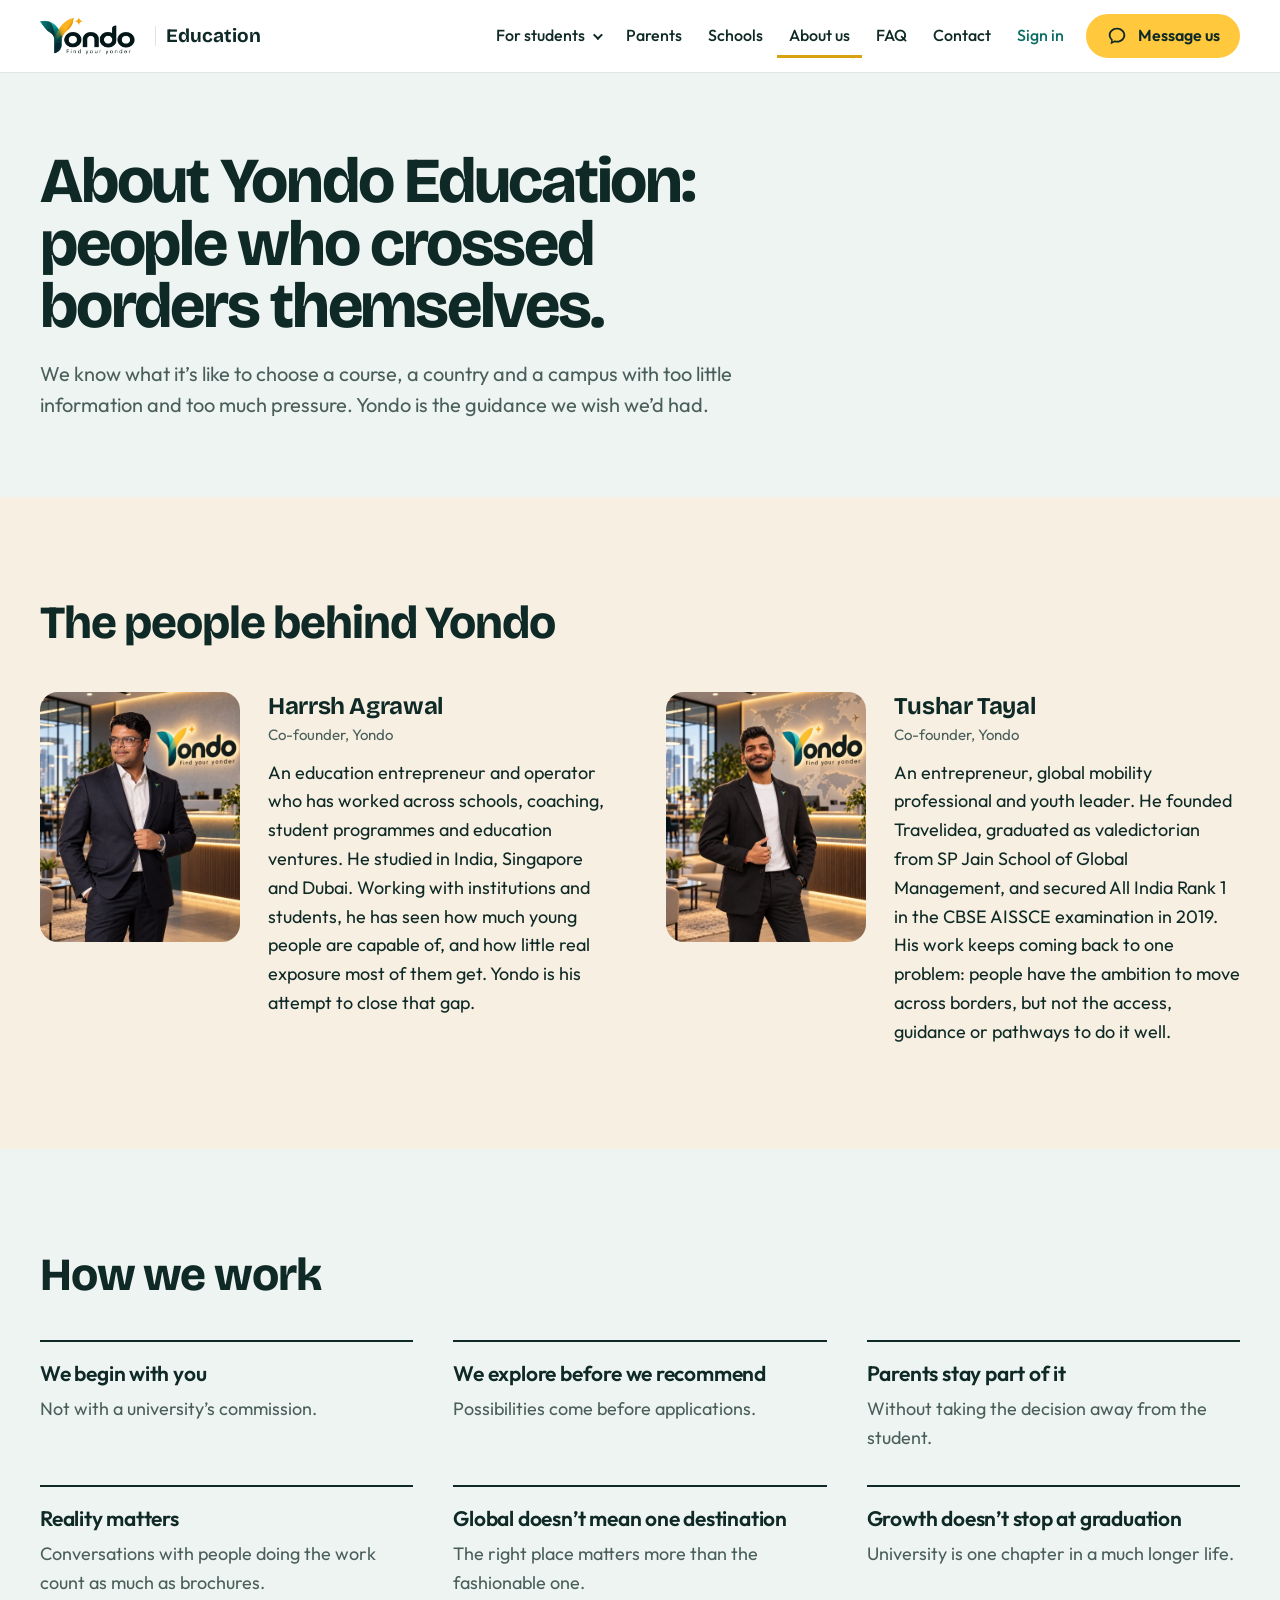
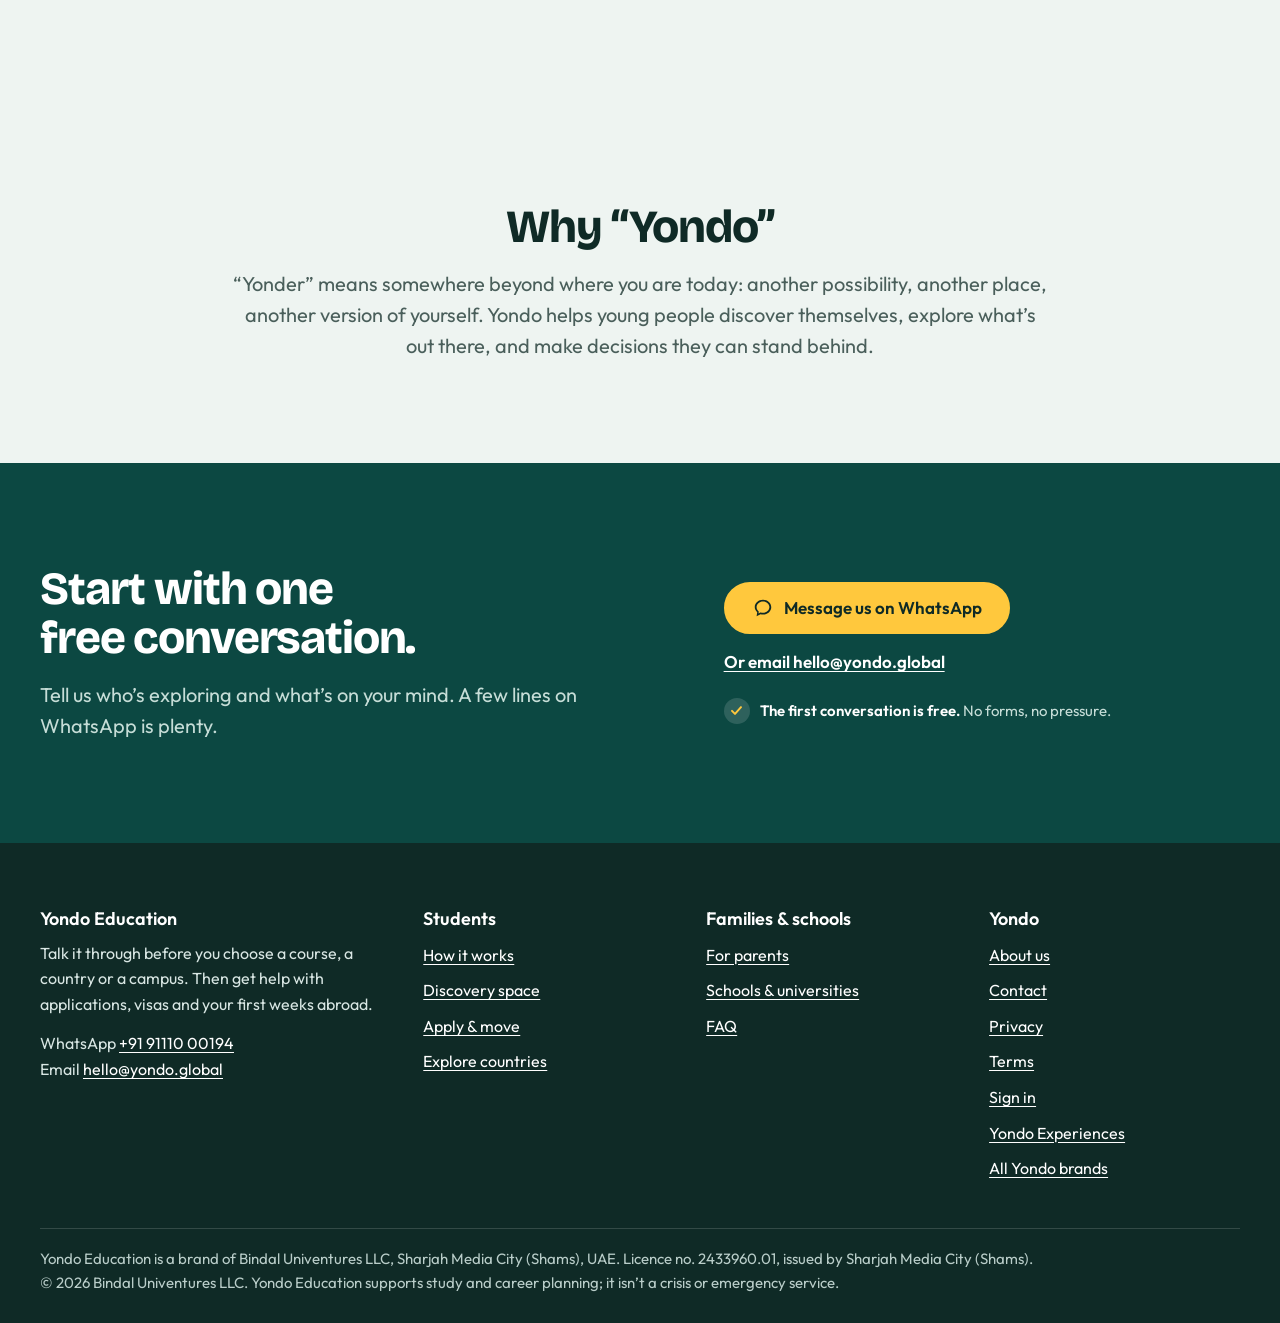
==== commit 1e07fb05: "Education site redesign: photo-led, says plainly what we do The home page now opens with one plain p" ====
--- a/about/index.html
+++ b/about/index.html
@@ -5,7 +5,7 @@
 <meta name="viewport" content="width=device-width, initial-scale=1">
 <title>About us and our founders | Yondo Education</title>
 <meta name="description" content="Who is behind Yondo Education, what “yonder” means, and how we work when helping students choose.">
-<meta http-equiv="Content-Security-Policy" content="default-src 'self'; img-src 'self' data:; style-src 'self' 'unsafe-inline'; font-src 'self'; script-src 'self'; connect-src 'none'; base-uri 'none'; form-action 'none'; object-src 'none'">
+<meta http-equiv="Content-Security-Policy" content="default-src 'self'; img-src 'self' data: https://qutniscdrelryowbkpdl.supabase.co; style-src 'self' 'unsafe-inline'; font-src 'self'; script-src 'self'; connect-src 'none'; base-uri 'none'; form-action 'none'; object-src 'none'">
 <meta name="robots" content="index, follow, max-image-preview:large">
 <meta name="referrer" content="strict-origin-when-cross-origin">
 <meta name="theme-color" content="#0d4a44">
@@ -22,16 +22,17 @@
 <meta property="og:image" content="https://education.yondo.global/assets/og.jpg">
 <meta property="og:image:width" content="1200">
 <meta property="og:image:height" content="630">
-<meta property="og:image:alt" content="Handwritten student questions beside the words: Bring all of it to one conversation.">
+<meta property="og:image:alt" content="A student looking out over a city at sunrise, beside the words: Career and study-abroad counselling for students and parents.">
 <meta name="twitter:card" content="summary_large_image">
 <meta name="twitter:title" content="About us and our founders | Yondo Education">
 <meta name="twitter:description" content="Who is behind Yondo Education, what “yonder” means, and how we work when helping students choose.">
 <meta name="twitter:image" content="https://education.yondo.global/assets/og.jpg">
 <link rel="preload" href="/assets/outfit-latin-wght-normal.woff2" as="font" type="font/woff2" crossorigin>
-<link rel="preload" href="/assets/kalam-latin-400-normal.woff2" as="font" type="font/woff2" crossorigin>
+<link rel="preload" href="/assets/bricolage-latin-opsz.woff2" as="font" type="font/woff2" crossorigin>
 <link rel="stylesheet" href="/assets/edu.css">
 <script src="/assets/nav.js" defer></script>
 <script type="application/ld+json">{"@context":"https://schema.org","@graph":[{"@type":"WebPage","@id":"https://education.yondo.global/about/#webpage","url":"https://education.yondo.global/about/","name":"About us and our founders | Yondo Education","isPartOf":{"@id":"https://education.yondo.global/#website"},"about":{"@id":"https://education.yondo.global/#organization"},"inLanguage":"en"},{"@type":"BreadcrumbList","itemListElement":[{"@type":"ListItem","position":1,"name":"Yondo Education","item":"https://education.yondo.global/"},{"@type":"ListItem","position":2,"name":"About us and our founders","item":"https://education.yondo.global/about/"}]},{"@type":"Person","@id":"https://education.yondo.global/about/#harrsh-agrawal","name":"Harrsh Agrawal","jobTitle":"Co-founder","image":"https://education.yondo.global/assets/team-harrsh-agrawal-800.jpg","worksFor":{"@id":"https://education.yondo.global/#organization"},"description":"Education entrepreneur and operator with experience across schools, coaching, student programmes and education ventures; studied in India, Singapore and Dubai."},{"@type":"Person","@id":"https://education.yondo.global/about/#tushar-tayal","name":"Tushar Tayal","jobTitle":"Co-founder","image":"https://education.yondo.global/assets/team-tushar-tayal-800.jpg","worksFor":{"@id":"https://education.yondo.global/#organization"},"alumniOf":{"@type":"CollegeOrUniversity","name":"SP Jain School of Global Management"},"description":"Entrepreneur, global mobility professional and youth leader; founder of Travelidea; valedictorian at SP Jain School of Global Management; All India Rank 1 in the CBSE AISSCE examination (2019)."}]}</script>
+<script src="/assets/v.js" data-site="education" defer></script>
 </head>
 <body>
 <a class="skip" href="#main">Skip to content</a>
@@ -48,10 +49,9 @@
   </div>
 </header>
 <main id="main">
-<section class="head tone-deep"><div class="wrap head-in has-note">
-  <div class="head-text"><h1>People who crossed borders themselves.</h1>
+<section class="head"><div class="wrap head-in">
+  <div class="head-text"><h1>About Yondo Education: people who crossed borders themselves.</h1>
   <p class="lead">We know what it’s like to choose a course, a country and a campus with too little information and too much pressure. Yondo is the guidance we wish we’d had.</p></div>
-  <div class="sticky clipped"><svg class="clip" viewBox="0 0 30 74" aria-hidden="true" focusable="false"><path d="M11 24v31a5.5 5.5 0 0 0 11 0V13a9 9 0 0 0-18 0v45a12.5 12.5 0 0 0 25 0V28"/></svg><p class="hand ask">who’s behind this?</p></div>
 </div></section>
 
 <section class="sec sun"><div class="wrap">
@@ -73,16 +73,15 @@
   <h2>How we work</h2>
   <ul class="items"><li><h3>We begin with you</h3><p>Not with a university’s commission.</p></li><li><h3>We explore before we recommend</h3><p>Possibilities come before applications.</p></li><li><h3>Parents stay part of it</h3><p>Without taking the decision away from the student.</p></li><li><h3>Reality matters</h3><p>Conversations with people doing the work count as much as brochures.</p></li><li><h3>Global doesn’t mean one destination</h3><p>The right place matters more than the fashionable one.</p></li><li><h3>Growth doesn’t stop at graduation</h3><p>University is one chapter in a much longer life.</p></li></ul>
 </div></section>
-<section class="sec deep"><div class="wrap"><div class="callout">
+<section class="sec mint"><div class="wrap"><div class="callout">
   <h2>Why “Yondo”</h2>
   <p class="lead">“Yonder” means somewhere beyond where you are today: another possibility, another place, another version of yourself. Yondo helps young people discover themselves, explore what’s out there, and make decisions they can stand behind.</p>
 </div></div></section>
-<section class="close" aria-label="Start a conversation"><div class="wrap close-in">
-  <div class="sticky taped tilt-r"><span class="tape" aria-hidden="true"></span><p class="hand">okay… one conversation can’t hurt.</p></div>
-  <div class="close-act">
-    <div class="actions"><a class="btn go" href="https://wa.me/919111000194?text=Hi%20Yondo%20Education%21%20I%27d%20like%20a%20free%20first%20conversation.%0AI%27m%20a%3A%20student%20/%20parent%0AWhat%27s%20on%20my%20mind%3A%20"><svg viewBox="0 0 24 24" aria-hidden="true" focusable="false"><path fill="currentColor" d="M12 3C6.9 3 3 6.6 3 11c0 2.2 1 4.2 2.7 5.6L5 21l4.3-2.2c.9.2 1.8.3 2.7.3 5.1 0 9-3.6 9-8s-3.9-8.1-9-8.1zm0 14.3c-.8 0-1.6-.1-2.4-.3l-.5-.1-2 1 .3-2-.4-.3C5.7 14.5 5 12.8 5 11c0-3.3 3.1-6.1 7-6.1s7 2.8 7 6.1-3.1 6.3-7 6.3z"/></svg><span>Message us on WhatsApp</span></a><a class="alt" href="mailto:hello@yondo.global?subject=A%20free%20first%20conversation">Or email hello@yondo.global</a></div>
-    <p class="promise"><span class="tick"><svg viewBox="0 0 20 20" aria-hidden="true" focusable="false"><path d="M4 10.5l4 4 8-9" fill="none" stroke="#12302c" stroke-width="2.6" stroke-linecap="round" stroke-linejoin="round"/></svg></span><span class="hand">The first conversation is free.<small>No forms, no pressure.</small></span></p>
-  </div>
+<section class="close" aria-labelledby="close-h"><div class="wrap close-in">
+  <div><h2 id="close-h">Start with one free conversation.</h2>
+    <p class="lead">Tell us who’s exploring and what’s on your mind. A few lines on WhatsApp is plenty.</p></div>
+  <div><div class="actions"><a class="btn go" href="https://wa.me/919111000194?text=Hi%20Yondo%20Education%21%20I%27d%20like%20a%20free%20first%20conversation.%0AI%27m%20a%3A%20student%20/%20parent%0AWhat%27s%20on%20my%20mind%3A%20"><svg viewBox="0 0 24 24" aria-hidden="true" focusable="false"><path fill="currentColor" d="M12 3C6.9 3 3 6.6 3 11c0 2.2 1 4.2 2.7 5.6L5 21l4.3-2.2c.9.2 1.8.3 2.7.3 5.1 0 9-3.6 9-8s-3.9-8.1-9-8.1zm0 14.3c-.8 0-1.6-.1-2.4-.3l-.5-.1-2 1 .3-2-.4-.3C5.7 14.5 5 12.8 5 11c0-3.3 3.1-6.1 7-6.1s7 2.8 7 6.1-3.1 6.3-7 6.3z"/></svg><span>Message us on WhatsApp</span></a><a class="alt" href="mailto:hello@yondo.global?subject=A%20free%20first%20conversation">Or email hello@yondo.global</a></div>
+    <p class="free"><span class="tick"><svg viewBox="0 0 20 20" aria-hidden="true" focusable="false"><path d="M4 10.5l4 4 8-9" fill="none" stroke="#12302c" stroke-width="2.6" stroke-linecap="round" stroke-linejoin="round"/></svg></span><span><strong>The first conversation is free.</strong> No forms, no pressure.</span></p></div>
 </div></section>
 </main>
 <footer class="foot">
--- a/assets/edu.css
+++ b/assets/edu.css
@@ -1,33 +1,22 @@
-/* Yondo Education — "a student's sticky notes, answered".
-   The visitor's own words: Kalam in ballpoint blue, only on sticky notes clipped or taped onto Yondo's colour fields.
-   Everything Yondo says: Outfit, on one type scale. Yellow is the highlighter: the one action. */
+/* Yondo Education — photo-led, plain-spoken.
+   Say what we do in the first line, then show it: a student's route from "what should I study?" to their first weeks abroad,
+   told in four photographs. Headlines in Bricolage Grotesque, everything else in Outfit. Sunlight yellow is the one action. */
 @font-face { font-family: "Outfit"; src: url("outfit-latin-wght-normal.woff2") format("woff2-variations"); font-weight: 100 900; font-display: swap; unicode-range: U+0000-00FF, U+0131, U+0152-0153, U+02BB-02BC, U+02C6, U+02DA, U+02DC, U+0304, U+0308, U+0329, U+2000-206F, U+20AC, U+2122, U+2191, U+2193, U+2212, U+2215, U+FEFF, U+FFFD; }
 @font-face { font-family: "Outfit"; src: url("outfit-latin-ext-wght-normal.woff2") format("woff2-variations"); font-weight: 100 900; font-display: swap; unicode-range: U+0100-02BA, U+02BD-02C5, U+02C7-02CC, U+02CE-02D7, U+02DD-02FF, U+0304, U+0308, U+0329, U+1D00-1DBF, U+1E00-1E9F, U+1EF2-1EFF, U+2020, U+20A0-20AB, U+20AD-20C0, U+2113, U+2C60-2C7F, U+A720-A7FF; }
-@font-face { font-family: "Kalam"; src: url("kalam-latin-400-normal.woff2") format("woff2"); font-weight: 400; font-display: swap; }
-@font-face { font-family: "Kalam"; src: url("kalam-latin-700-normal.woff2") format("woff2"); font-weight: 700; font-display: swap; }
+@font-face { font-family: "Bricolage Grotesque"; src: url("bricolage-latin-opsz.woff2") format("woff2-variations"); font-weight: 200 800; font-display: swap; }
 
 :root {
-  /* colour, all from the logo */
-  --ink: #12302c; --ink-soft: #46605c; --teal: #0a6b63; --deep: #0d4a44;
-  --pen: #2443b0; --hi: #ffd43b; --hi-deep: #e6b400;
-  --paper: #f7fafd; --rule: #d5e2ef; --margin: #ee8a8a;
-  --note: #ffe46b; --note-pink: #ffd1d6; --note-blue: #d6e4ff; --note-mint: #cdeedc; --steel: #7f8c95; --line: #dfe7e5; --white: #fff;
-  --mint: #e2f1eb; --sky: #e8edfb; --sun: #fff3cc; --peach: #ffe2d4;
-  --on-deep: #c3dcd5;
-  /* one type scale */
-  --fs-small: 15px;
-  --fs-body: 18px;
-  --fs-lead: 20px;
-  --fs-h3: 22px;
-  --fs-h2: clamp(30px, 3.4vw, 42px);
-  --fs-h1: clamp(40px, 5vw, 62px);
-  --fs-hand: 24px;
-  --fs-hand-lg: clamp(26px, 2.5vw, 32px);
-  /* layout */
-  --wrap: 1180px;
-  --gx: max(24px, calc((100% - var(--wrap)) / 2));          /* left edge of the content column */
+  --ink: #0f2a26; --ink-soft: #4a5f5b; --teal: #0b6e64; --deep: #0c4842; --on-deep: #c6ddd7;
+  --hi: #ffc83d; --hi-deep: #d9a210; --mist: #eef4f1; --sand: #f6efe2; --line: #dce6e2; --white: #fff;
+  --pen: #2443b0;                                   /* focus ring */
+  --paper: #f3f7f6; --mint: #e4f0eb;                 /* used by the menus */
+  --fs-small: 15px; --fs-body: 18px; --fs-lead: 20px; --fs-h3: 21px;
+  --fs-h2: clamp(30px, 3.6vw, 46px);
+  --fs-h1: clamp(40px, 6vw, 78px);
+  --wrap: 1200px;
   --sans: "Outfit", system-ui, -apple-system, "Segoe UI", sans-serif;
-  --hand: "Kalam", "Comic Neue", cursive;
+  --display: "Bricolage Grotesque", "Outfit", system-ui, sans-serif;
+  --r-photo: 22px;
 }
 *, *::before, *::after { box-sizing: border-box; }
 html { -webkit-text-size-adjust: 100%; scroll-padding-top: 90px; }
@@ -37,9 +26,10 @@
 a:hover { text-decoration-thickness: 2px; }
 :focus-visible { outline: 3px solid var(--pen); outline-offset: 3px; border-radius: 4px; }
 [hidden] { display: none !important; }
-h1, h2, h3 { margin: 0; color: var(--ink); font-weight: 700; text-wrap: balance; }
-h1 { font-size: var(--fs-h1); line-height: 1.04; letter-spacing: -0.03em; }
-h2 { font-size: var(--fs-h2); line-height: 1.1; letter-spacing: -0.02em; }
+h1, h2, h3 { margin: 0; color: var(--ink); text-wrap: balance; }
+h1, h2 { font-family: var(--display); font-weight: 750; }
+h1 { font-size: var(--fs-h1); line-height: .98; letter-spacing: -0.035em; }
+h2 { font-size: var(--fs-h2); line-height: 1.06; letter-spacing: -0.025em; }
 h3 { font-size: var(--fs-h3); line-height: 1.3; font-weight: 600; letter-spacing: -0.01em; }
 p { margin: 0; }
 p + p { margin-top: 0.9em; }
@@ -49,27 +39,22 @@
 .small { font-size: var(--fs-small); color: var(--ink-soft); }
 .skip { position: absolute; left: -9999px; top: 8px; z-index: 50; background: var(--ink); color: #fff; padding: 10px 16px; border-radius: 6px; }
 .skip:focus { left: 12px; }
-.hand { font-family: var(--hand); color: var(--pen); font-weight: 400; letter-spacing: 0; }
-.hand s { text-decoration-color: var(--pen); text-decoration-thickness: 2px; }
 
 /* Buttons */
 .btn { display: inline-flex; align-items: center; justify-content: center; gap: 10px; min-height: 52px; padding: 12px 26px; border-radius: 999px; font: 600 17px/1.2 var(--sans); text-decoration: none; border: 2px solid transparent; cursor: pointer; }
-.btn.go { background: var(--hi); color: var(--ink); border-color: var(--hi); box-shadow: 0 3px 0 var(--hi-deep); }
-.btn.go:hover { background: #ffdc5e; }
+.btn.go { background: var(--hi); color: var(--ink); border-color: var(--hi); }
+.btn.go:hover { background: #ffd666; border-color: #ffd666; }
 .btn.go svg { width: 22px; height: 22px; flex: none; }
 .btn.plain { color: var(--ink); border-color: var(--ink); background: transparent; }
 .btn.plain:hover { background: var(--ink); color: #fff; }
 .actions { display: flex; flex-wrap: wrap; align-items: center; gap: 14px 22px; margin-top: 30px; }
 .actions .alt { font-weight: 600; color: var(--ink); font-size: 17px; }
 
-/* "The first conversation is free": a handwritten promise on a highlighter-yellow note */
-.promise { position: relative; display: inline-flex; align-items: center; gap: 12px; margin-top: 26px; padding: 10px 22px 10px 12px; background: #fff6cf; border-radius: 4px 4px 14px 4px;
-  color: var(--ink); transform: rotate(-1.2deg); box-shadow: 0 1px 1px rgba(0,0,0,.05), 6px 12px 18px -12px rgba(0,0,0,.45); }
-.promise::before { content: ""; position: absolute; top: -10px; left: 26px; width: 64px; height: 20px; transform: rotate(-4deg); background: rgba(255,255,255,.6); border: 1px solid rgba(255,255,255,.75); box-shadow: 0 1px 2px rgba(0,0,0,.08); }
-.promise .tick { width: 32px; height: 32px; flex: none; border-radius: 50%; background: var(--hi); display: grid; place-items: center; }
-.promise .tick svg { width: 18px; height: 18px; }
-.promise .hand { color: var(--ink); font-size: var(--fs-hand); line-height: 1.3; }
-.promise .hand small { display: block; font-family: var(--sans); font-size: var(--fs-small); color: var(--ink-soft); line-height: 1.4; }
+/* "The first conversation is free" */
+.free { display: flex; align-items: center; gap: 10px; margin-top: 22px; font-size: var(--fs-small); color: var(--ink-soft); }
+.free .tick { width: 26px; height: 26px; flex: none; border-radius: 50%; background: var(--mint); display: grid; place-items: center; }
+.free .tick svg { width: 15px; height: 15px; }
+.free strong { color: var(--ink); font-weight: 600; }
 
 /* Header and menus */
 /* no backdrop-filter here: it would trap the fixed phone menu inside the header */
@@ -77,7 +62,7 @@
 .top .wrap { display: flex; align-items: center; justify-content: space-between; gap: 16px; min-height: 72px; }
 .brand { display: flex; align-items: center; gap: 10px; text-decoration: none; color: var(--ink); flex: none; }
 .brand img { height: 38px; width: auto; }
-.brand span { font-weight: 600; font-size: 18px; padding-left: 10px; border-left: 1px solid var(--line); line-height: 1.1; }
+.brand span { font-family: var(--display); font-weight: 700; font-size: 19px; padding-left: 10px; border-left: 1px solid var(--line); line-height: 1.1; }
 .nav { display: flex; align-items: center; gap: 2px; }
 .top-link, .dd > summary, .nav .signin { display: inline-flex; align-items: center; min-height: 44px; padding: 8px 12px; border-radius: 8px; color: var(--ink); text-decoration: none; font-weight: 500; font-size: 16px; }
 .top-link:hover, .dd > summary:hover, .nav .signin:hover { background: var(--paper); }
@@ -142,7 +127,7 @@
   .sh-actions { display: grid; grid-template-columns: 1.4fr 1fr; gap: 10px; margin: 6px 0 8px; }
   .sh-actions .btn { width: 100%; min-height: 48px; padding: 10px 14px; font-size: 16px; }
   @media (max-width: 380px) { .sh-actions { grid-template-columns: 1fr; } }
-  .sh-note { margin-top: 6px; text-align: center; font-family: var(--hand); color: var(--pen); font-size: 20px; }
+  .sh-note { margin-top: 6px; text-align: center; color: var(--ink-soft); font-size: var(--fs-small); }
   html:has(.more[open]) { overflow: hidden; }
 }
 @keyframes sheet-up { from { transform: translateY(24px); opacity: 0; } to { transform: none; opacity: 1; } }
@@ -150,88 +135,77 @@
 
 @media (prefers-reduced-motion: reduce) { .dd > summary::after { transition: none; } }
 
-/* Sticky notes: the visitor's own words, clipped or taped onto Yondo's colour fields */
-.sticky { --bg: var(--note); --tilt: -2.4deg; position: relative; color: var(--pen); font-family: var(--hand);
-  background: linear-gradient(168deg, color-mix(in srgb, var(--bg) 55%, #fff) 0%, var(--bg) 46%, color-mix(in srgb, var(--bg) 90%, #b88a00) 100%);
-  padding: 30px 28px 32px; border-radius: 2px 3px 24px 3px / 2px 3px 30px 3px; transform: rotate(var(--tilt));
-  box-shadow: 0 1px 1px rgba(0,0,0,.05), 3px 4px 0 rgba(0,0,0,.035), 10px 22px 26px -16px rgba(0,0,0,.5); }
-.sticky.tilt-r { --tilt: 2deg; }
-.sticky.pink { --bg: var(--note-pink); } .sticky.blue { --bg: var(--note-blue); } .sticky.mint { --bg: var(--note-mint); }
-.sticky .hand { color: var(--pen); }
-.sticky .clip { position: absolute; top: -28px; left: 24px; width: 26px; height: 66px; overflow: visible;
-  fill: none; stroke: var(--steel); stroke-width: 3.2; stroke-linecap: round; filter: drop-shadow(1px 2px 1px rgba(0,0,0,.25)); }
-.sticky .tape { position: absolute; top: -13px; left: 50%; width: 96px; height: 26px; transform: translateX(-50%) rotate(-3deg);
-  background: rgba(255,255,255,.55); border: 1px solid rgba(255,255,255,.7); box-shadow: 0 1px 2px rgba(0,0,0,.08); backdrop-filter: blur(1px); }
-@media (prefers-reduced-motion: no-preference) {
-  .sticky { transition: transform .25s cubic-bezier(.2,1.2,.4,1); }
-  .sticky:hover { transform: rotate(calc(var(--tilt) * .4)) translateY(-2px); }
-}
-
-/* Home hero: one deep field, the student's note clipped beside our answer */
-.hero { background: radial-gradient(640px 460px at 22% 46%, rgba(255,255,255,.07), transparent 70%), var(--deep); overflow: clip; }
-.hero-in { display: grid; grid-template-columns: minmax(0, .92fr) minmax(0, 1.08fr); gap: clamp(36px, 6vw, 96px); align-items: center; padding: clamp(56px, 7vw, 104px) 0; }
-.hero .sticky.big { justify-self: center; width: min(100%, 520px); --tilt: -3deg; padding: 46px 34px 40px 40px; }
-.hero .qs { font-size: clamp(24px, 2.2vw, 29px); }
-.qs { list-style: none; margin: 0; padding: 0; font-size: var(--fs-hand-lg); line-height: 1.45; }
-.qs li { position: relative; width: fit-content; max-width: 100%; animation: write .7s cubic-bezier(.3,.6,.3,1) both; }
-.qs li:nth-child(2) { margin-left: 1.2em; animation-delay: .35s; }
-.qs li:nth-child(3) { margin-left: .4em; animation-delay: .7s; }
-.qs li:nth-child(4) { margin-left: 1.6em; animation-delay: 1.05s; }
-.qs li:nth-child(5) { margin-left: .2em; animation-delay: 1.4s; }
-.qs li:nth-child(6) { margin-left: 1em; animation-delay: 1.75s; margin-top: 22px; }
-.qs .ring { position: absolute; left: -24px; top: -9px; width: calc(100% + 48px); height: calc(100% + 16px); pointer-events: none; overflow: visible; }
-.qs .ring path { fill: none; stroke: var(--pen); stroke-width: 2.2; stroke-linecap: round; stroke-dasharray: 900; stroke-dashoffset: 900; animation: ring 1s 2.4s ease-out forwards; }
-@keyframes write { from { clip-path: inset(-30px 100% -30px -60px); } to { clip-path: inset(-30px -60px -30px -60px); } }
-@keyframes ring { to { stroke-dashoffset: 0; } }
-.hero .answer { display: flex; flex-direction: column; justify-content: center; align-items: flex-start; }
-.hero .answer h1 { color: #fff; max-width: 12ch; }
-.hero .answer .lead { color: #cfe3dd; margin-top: 22px; max-width: 34em; }
-.hero .answer .alt { color: #fff; }
-.hero .answer :focus-visible { outline-color: var(--hi); }
+/* Home: what we do, said once, then shown as a route in four photographs */
+.opening { padding: clamp(44px, 6vw, 84px) 0 clamp(56px, 7vw, 96px); overflow: clip; }
+.opening-in { display: grid; grid-template-columns: minmax(0, 1.25fr) minmax(0, 1fr); gap: 28px clamp(32px, 5vw, 72px); align-items: end; }
+.opening h1 { max-width: 13ch; }
+.opening h1 span { color: var(--teal); display: block; }
+.opening .lead { max-width: 34em; }
+.opening .actions { margin-top: 26px; }
+.route-wrap { position: relative; margin-top: clamp(40px, 5vw, 64px); }
+.route-line { position: absolute; left: 6%; right: 4%; top: -34px; height: 70px; width: 90%; overflow: visible; pointer-events: none; }
+.route-line path { fill: none; stroke: var(--hi-deep); stroke-width: 2; stroke-dasharray: 2 9; stroke-linecap: round; vector-effect: non-scaling-stroke; }
+.route-line .plane { fill: var(--teal); }
+.route { list-style: none; padding: 0; margin: 0; display: grid; grid-template-columns: repeat(4, minmax(0, 1fr)); gap: clamp(14px, 2vw, 26px); counter-reset: r; position: relative; }
+.route > li { counter-increment: r; }
+.route > li:nth-child(even) { margin-top: clamp(28px, 4vw, 56px); }
+.route img { width: 100%; aspect-ratio: 4 / 5; object-fit: cover; border-radius: var(--r-photo); background: var(--mist); }
+.route .stage { display: grid; grid-template-columns: 34px minmax(0, 1fr); gap: 4px 12px; margin-top: 16px; }
+.route .stage::before { content: counter(r); grid-row: span 2; display: grid; place-items: center; width: 34px; height: 34px; border-radius: 50%; background: var(--hi); color: var(--ink); font: 700 17px/1 var(--display); }
+.route .stage strong { font: 700 20px/1.25 var(--display); letter-spacing: -0.01em; align-self: center; }
+.route .stage span { font-size: var(--fs-small); color: var(--ink-soft); line-height: 1.45; }
 @media (max-width: 900px) {
-  .hero-in { grid-template-columns: 1fr; padding: 48px 0 52px; gap: 36px; }
-  .hero .sticky.big { width: min(100%, 420px); padding: 44px 22px 28px 26px; --tilt: -2deg; }
-  .hero .qs { font-size: 23px; }
-  .qs li:nth-child(n+4):nth-child(-n+5) { display: none; }
-}
-@media (prefers-reduced-motion: reduce) { .qs li { animation: none; } .qs .ring path { animation: none; stroke-dashoffset: 0; } }
-
-/* Inner page heading: our answer on a colour field, the visitor's question clipped beside it */
-.head { overflow: clip; }
-.head.tone-deep { background: radial-gradient(560px 380px at 82% 50%, rgba(255,255,255,.07), transparent 70%), var(--deep); color: #e3efec; }
-.head.tone-deep h1 { color: #fff; } .head.tone-deep .lead { color: var(--on-deep); } .head.tone-deep a:not(.btn) { color: #fff; }
-.head.tone-deep :focus-visible { outline-color: var(--hi); }
-.head.tone-deep .btn.plain { color: #fff; border-color: #fff; }
-.head.tone-mint { background: var(--mint); }
-.head-in { padding: clamp(48px, 6vw, 88px) 0 clamp(52px, 6.5vw, 96px); }
-.head-in.has-note { display: grid; grid-template-columns: minmax(0, 1.5fr) minmax(0, 1fr); gap: clamp(32px, 5vw, 80px); align-items: center; }
-.head h1 { max-width: 20ch; }
-.head .lead { margin-top: 18px; max-width: 40em; }
-.head .sticky { justify-self: center; width: min(100%, 360px); padding: 44px 28px 34px 32px; --tilt: 3deg; }
-.head .ask { font-size: var(--fs-hand-lg); line-height: 1.35; margin: 0; }
+  .opening-in { grid-template-columns: 1fr; align-items: start; }
+  .route { grid-template-columns: repeat(2, minmax(0, 1fr)); gap: 26px 14px; }
+  .route > li:nth-child(even) { margin-top: 0; }
+  .route-line { display: none; }
+  .route .stage { grid-template-columns: 1fr; }
+  .route .stage::before { grid-row: auto; width: 30px; height: 30px; font-size: 15px; }
+}
+
+/* Inner page heading: what this page is about, beside one photograph where there is one */
+.head { background: var(--mist); overflow: clip; }
+.head-in { padding: clamp(44px, 6vw, 84px) 0 clamp(48px, 6vw, 88px); }
+.head-in.has-photo { display: grid; grid-template-columns: minmax(0, 1.4fr) minmax(0, 1fr); gap: clamp(32px, 5vw, 80px); align-items: center; padding-bottom: clamp(40px, 5vw, 72px); }
+.head h1 { max-width: 17ch; font-size: clamp(38px, 5vw, 64px); }
+.head .lead { margin-top: 20px; max-width: 38em; }
+.head-photo img { width: 100%; max-width: 420px; margin-left: auto; aspect-ratio: 4 / 5; object-fit: cover; border-radius: var(--r-photo); }
 @media (max-width: 860px) {
-  .head-in.has-note { grid-template-columns: 1fr; gap: 30px; padding-top: 44px; }
-  .head .sticky { order: -1; justify-self: start; width: min(100%, 330px); margin-left: 8px; padding: 40px 22px 24px 26px; --tilt: -2deg; }
-}
-
-/* Sections: colour fields, one layout rule — heading on top, content across the full width */
-.sec { padding: clamp(64px, 8vw, 104px) 0; }
+  .head-in.has-photo { grid-template-columns: 1fr; gap: 28px; }
+  .head-photo { order: -1; }
+  .head-photo img { max-width: none; aspect-ratio: 16 / 10; margin: 0; }
+}
+
+/* Sections */
+.sec { padding: clamp(64px, 8vw, 108px) 0; }
 .sec.plain + .sec.plain { border-top: 1px solid var(--line); }
-.sec.mint { background: var(--mint); } .sec.sky { background: var(--sky); } .sec.sun { background: var(--sun); }
+.sec.mint, .sec.sky { background: var(--mist); }
+.sec.sun { background: var(--sand); }
 .sec.deep { background: var(--deep); color: #e3efec; }
 .sec.deep h2, .sec.deep h3 { color: #fff; } .sec.deep .lead { color: var(--on-deep); } .sec.deep a { color: #fff; }
 .sec.deep :focus-visible { outline-color: var(--hi); }
-.sec h2 { max-width: 22ch; }
-.sec .intro { margin-top: 16px; max-width: 46em; }
+.sec h2 { max-width: 20ch; }
+.sec .intro { margin-top: 16px; max-width: 44em; }
 .sec-top { display: grid; grid-template-columns: minmax(0, 5fr) minmax(0, 6fr); gap: 16px 64px; align-items: end; }
 .sec-top h2 { max-width: none; }
 @media (max-width: 860px) { .sec-top { grid-template-columns: 1fr; } }
-/* two real columns of content side by side */
-.split { display: grid; grid-template-columns: minmax(0, 1fr) minmax(0, 1fr); gap: clamp(32px, 6vw, 80px); align-items: start; }
+.split { display: grid; grid-template-columns: minmax(0, 1fr) minmax(0, 1fr); gap: clamp(32px, 6vw, 88px); align-items: start; }
 .split.lean { grid-template-columns: minmax(0, 5fr) minmax(0, 6fr); align-items: center; }
-@media (max-width: 860px) { .split, .split.lean { grid-template-columns: 1fr; } }
-
-/* Grid of titled points: replaces side-heading lists */
+.split.photo-left { grid-template-columns: minmax(0, 5fr) minmax(0, 6fr); align-items: center; }
+@media (max-width: 860px) { .split, .split.lean, .split.photo-left { grid-template-columns: 1fr; } }
+.photo { width: 100%; aspect-ratio: 4 / 5; object-fit: cover; border-radius: var(--r-photo); }
+.split.photo-left .photo { max-width: 460px; }
+@media (max-width: 860px) { .split.photo-left .photo { aspect-ratio: 16 / 10; max-width: none; } }
+
+/* Who we help: three doors */
+.who { list-style: none; padding: 0; margin: 44px 0 0; display: grid; grid-template-columns: repeat(3, minmax(0, 1fr)); gap: 24px; }
+.who > li { display: flex; flex-direction: column; gap: 10px; padding: 26px 26px 24px; background: #fff; border-radius: 18px; border: 1px solid var(--line); }
+.who h3 { font: 700 24px/1.2 var(--display); letter-spacing: -0.015em; }
+.who p { color: var(--ink-soft); flex: 1; }
+.who a { font-weight: 600; color: var(--ink); }
+@media (max-width: 900px) { .who { grid-template-columns: 1fr; } }
+
+/* Grid of titled points */
 .items { list-style: none; padding: 0; margin: 40px 0 0; display: grid; grid-template-columns: repeat(3, minmax(0, 1fr)); gap: 32px 40px; }
 .items.four { grid-template-columns: repeat(4, minmax(0, 1fr)); }
 .items.two { grid-template-columns: repeat(2, minmax(0, 1fr)); }
@@ -241,19 +215,12 @@
 .sec.deep .items h3 + p { color: var(--on-deep); }
 @media (max-width: 1000px) { .items, .items.four { grid-template-columns: repeat(2, minmax(0, 1fr)); } }
 @media (max-width: 600px) { .items, .items.four, .items.two { grid-template-columns: 1fr; gap: 24px; } }
-/* Questions as a grid */
-.qgrid { list-style: none; padding: 0; margin: 36px 0 0; display: grid; grid-template-columns: repeat(3, minmax(0, 1fr)); gap: 16px; }
-.qgrid li { --bg: var(--note); --tilt: -1.6deg; position: relative; color: var(--pen); font-family: var(--hand); font-size: var(--fs-hand); line-height: 1.35;
-  padding: 26px 22px 24px; border-radius: 2px 3px 20px 3px / 2px 3px 24px 3px; transform: rotate(var(--tilt));
-  background: linear-gradient(168deg, color-mix(in srgb, var(--bg) 55%, #fff) 0%, var(--bg) 46%, color-mix(in srgb, var(--bg) 90%, #b88a00) 100%);
-  box-shadow: 0 1px 1px rgba(0,0,0,.05), 3px 4px 0 rgba(0,0,0,.035), 8px 18px 22px -14px rgba(0,0,0,.45); }
-.qgrid li::before { content: ""; position: absolute; top: -11px; left: 50%; width: 76px; height: 22px; transform: translateX(-50%) rotate(-3deg);
-  background: rgba(255,255,255,.55); border: 1px solid rgba(255,255,255,.7); box-shadow: 0 1px 2px rgba(0,0,0,.08); }
-.qgrid li:nth-child(3n+2) { --bg: var(--note-pink); --tilt: 1.4deg; }
-.qgrid li:nth-child(3n) { --bg: var(--note-blue); --tilt: -.8deg; }
-.qgrid { gap: 30px 24px; }
-.qgrid.one { grid-template-columns: 1fr; margin-top: 0; gap: 26px; }
-@media (max-width: 900px) { .qgrid { grid-template-columns: 1fr; } .qgrid.one { margin-top: 8px; } }
+
+/* Questions people ask */
+.qgrid { list-style: none; padding: 0; margin: 36px 0 0; display: grid; grid-template-columns: repeat(3, minmax(0, 1fr)); gap: 14px; }
+.qgrid li { padding: 18px 20px 18px 22px; background: #fff; border-radius: 14px; border-left: 4px solid var(--teal); font-size: var(--fs-lead); line-height: 1.4; font-weight: 500; }
+.qgrid.one { grid-template-columns: 1fr; margin-top: 0; }
+@media (max-width: 900px) { .qgrid { grid-template-columns: 1fr; } }
 .h3like { font-size: var(--fs-h3); line-height: 1.3; letter-spacing: -0.01em; }
 /* Checklists */
 .checks { list-style: none; padding: 0; margin: 16px 0 0; display: grid; gap: 10px; }
@@ -261,25 +228,11 @@
 .checks li::before { content: ""; position: absolute; left: 2px; top: 7px; width: 14px; height: 8px; border-left: 2.5px solid var(--teal); border-bottom: 2.5px solid var(--teal); transform: rotate(-45deg); }
 .checks.no li::before { width: 14px; height: 2.5px; border: 0; background: #c0392b; top: 13px; transform: none; }
 
-/* "Sound like you?" — index cards */
-.starts { margin-top: 52px; display: grid; grid-template-columns: repeat(3, minmax(0, 1fr)); gap: 28px; align-items: stretch; }
-.start { position: relative; background: #fff; border-radius: 16px; display: flex; flex-direction: column; margin-top: 18px;
-  box-shadow: 0 1px 0 rgba(13,74,68,.08), 0 16px 36px rgba(13,74,68,.13); }
-.start .sticky { margin: -18px 14px 0 -8px; padding: 26px 22px 24px; --tilt: -2deg; }
-.start:nth-child(2) .sticky { --bg: var(--note-pink); --tilt: 1.6deg; margin: -18px -8px 0 14px; }
-.start:nth-child(3) .sticky { --bg: var(--note-blue); --tilt: -1.2deg; }
-.start .hand { font-size: var(--fs-hand); line-height: 1.35; }
-.start .dirs { padding: 22px 24px 24px; flex: 1; }
-.start h3 { font-size: var(--fs-small); font-weight: 600; color: var(--ink-soft); letter-spacing: 0; }
-.start ul { list-style: none; padding: 0; margin: 10px 0 0; display: flex; flex-wrap: wrap; gap: 8px; }
-.start li { background: var(--mint); border-radius: 999px; padding: 5px 14px; font-size: var(--fs-small); font-weight: 500; }
-@media (max-width: 960px) { .starts { grid-template-columns: 1fr; max-width: 560px; } }
-
 /* A real sequence, across the page */
 .path { list-style: none; padding: 0; margin: 52px 0 0; display: grid; grid-template-columns: repeat(3, minmax(0, 1fr)); gap: 48px 44px; counter-reset: p; }
 .path > li { position: relative; counter-increment: p; }
-.path > li::before { content: counter(p); position: relative; z-index: 1; display: grid; place-items: center; width: 52px; height: 52px; border-radius: 50%; background: var(--hi); color: var(--ink); font-weight: 700; font-size: var(--fs-h3); margin-bottom: 18px; }
-.path > li::after { content: ""; position: absolute; top: 26px; left: 68px; right: -30px; border-top: 2px dashed rgba(255,255,255,.4); }
+.path > li::before { content: counter(p); position: relative; z-index: 1; display: grid; place-items: center; width: 50px; height: 50px; border-radius: 50%; background: var(--hi); color: var(--ink); font: 700 22px/1 var(--display); margin-bottom: 18px; }
+.path > li::after { content: ""; position: absolute; top: 25px; left: 66px; right: -30px; border-top: 2px dashed rgba(255,255,255,.35); }
 .path > li:nth-child(3n)::after, .path > li:last-child::after { display: none; }
 .path > li.then::before { content: "+"; background: transparent; color: var(--hi); box-shadow: inset 0 0 0 2px var(--hi); }
 .path p { margin-top: 8px; color: var(--on-deep); max-width: 36ch; }
@@ -287,56 +240,64 @@
 .sec:not(.deep) .path > li::after { border-top-color: #b9cfc9; }
 @media (max-width: 900px) {
   .path { grid-template-columns: 1fr; gap: 0; }
-  .path > li { padding: 0 0 30px 74px; min-height: 84px; }
+  .path > li { padding: 0 0 30px 72px; min-height: 84px; }
   .path > li::before { position: absolute; left: 0; top: -4px; margin: 0; }
-  .path > li::after, .path > li:nth-child(3n)::after { display: block; top: 56px; bottom: 2px; left: 25px; right: auto; border-top: 0; border-left: 2px dashed rgba(255,255,255,.4); }
+  .path > li::after, .path > li:nth-child(3n)::after { display: block; top: 54px; bottom: 2px; left: 24px; right: auto; border-top: 0; border-left: 2px dashed rgba(255,255,255,.35); }
   .sec:not(.deep) .path > li::after { border-left-color: #b9cfc9; }
   .path > li:last-child::after { display: none; }
 }
 
-/* What we help with, as notebook dividers with coloured tabs */
-.scope { margin-top: 44px; display: grid; grid-template-columns: repeat(4, minmax(0, 1fr)); gap: 20px; counter-reset: sc; }
-.scope.wide { grid-template-columns: repeat(2, minmax(0, 1fr)); gap: 24px; }
-.scope > div { border: 1.5px solid var(--ink); border-radius: 12px; background: #fff; overflow: hidden; padding-bottom: 22px; counter-increment: sc; }
-.scope h3 { padding: 14px 22px; background: var(--mint); border-bottom: 1.5px solid var(--ink); display: flex; gap: 10px; align-items: baseline; }
-.scope h3::before { content: counter(sc); font-weight: 400; color: var(--teal); }
-.scope > div:nth-child(2) h3 { background: var(--sun); }
-.scope > div:nth-child(3) h3 { background: var(--sky); }
-.scope > div:nth-child(4) h3 { background: var(--peach); }
-.scope p { padding: 16px 22px 0; color: var(--ink-soft); }
-.scope ul { margin: 14px 0 0; padding: 0 22px 0 40px; }
+/* Where we help: four stages, numbered because they come in order */
+.scope { margin-top: 44px; display: grid; grid-template-columns: repeat(4, minmax(0, 1fr)); gap: 36px; counter-reset: sc; }
+.scope.wide { grid-template-columns: repeat(2, minmax(0, 1fr)); gap: 40px 48px; }
+.scope > div { counter-increment: sc; border-top: 2px solid var(--ink); padding-top: 18px; }
+.scope h3 { font: 700 23px/1.2 var(--display); display: flex; gap: 10px; align-items: baseline; letter-spacing: -0.015em; }
+.scope h3::before { content: counter(sc); color: var(--teal); }
+.scope p { margin-top: 10px; color: var(--ink-soft); }
+.scope ul { margin: 12px 0 0; padding: 0 0 0 20px; color: var(--ink-soft); }
 .scope li + li { margin-top: 6px; }
-.scope .checks { padding: 0 22px; margin-top: 14px; }
+.scope .checks { padding: 0; color: var(--ink); }
 @media (max-width: 960px) { .scope { grid-template-columns: repeat(2, minmax(0, 1fr)); } }
 @media (max-width: 640px) { .scope, .scope.wide { grid-template-columns: 1fr; } }
+
+/* The discovery space, shown on a phone */
+.phone { justify-self: center; width: min(100%, 340px); padding: 12px; border-radius: 44px; background: #0f2a26; box-shadow: 0 30px 60px -24px rgba(12,72,66,.55); }
+.phone img { width: 100%; border-radius: 32px; }
+.phone-cap { margin-top: 14px; text-align: center; font-size: var(--fs-small); color: var(--ink-soft); }
 
 /* Team */
 .team { display: grid; grid-template-columns: repeat(2, minmax(0, 1fr)); gap: clamp(28px, 4vw, 56px); margin-top: 44px; }
 .person { display: grid; grid-template-columns: 200px minmax(0, 1fr); gap: 28px; align-items: start; }
-.person img { width: 200px; aspect-ratio: 4 / 5; object-fit: cover; border-radius: 12px; border: 5px solid #fff; background: var(--paper); box-shadow: 0 12px 28px rgba(18,48,44,.18); }
+.person img { width: 200px; aspect-ratio: 4 / 5; object-fit: cover; border-radius: 18px; background: var(--mist); }
+.person h3 { font: 700 24px/1.2 var(--display); letter-spacing: -0.015em; }
 .person .role { font-size: var(--fs-small); color: var(--ink-soft); margin-top: 2px; }
 .person p.bio { margin-top: 12px; }
 @media (max-width: 980px) { .team { grid-template-columns: 1fr; } }
-@media (max-width: 520px) { .person { grid-template-columns: 112px minmax(0, 1fr); gap: 16px; } .person img { width: 112px; border-width: 3px; } }
-
-/* Closing: the visitor's note, then the one action */
-.close { background: var(--sky); overflow: clip; }
-.close.tone-mint { background: var(--mint); }
-.close-in { display: grid; grid-template-columns: minmax(0, 1fr) minmax(0, 1.3fr); gap: clamp(32px, 5vw, 80px); align-items: center; padding: clamp(64px, 8vw, 104px) 0; }
-.close .sticky { justify-self: center; width: min(100%, 380px); padding: 38px 30px; }
-.close .sticky .hand { font-size: var(--fs-hand-lg); line-height: 1.35; }
-.close-act .promise { margin-top: 26px; }
-@media (max-width: 760px) { .close-in { grid-template-columns: 1fr; gap: 34px; padding: 60px 0 64px; } .close .sticky { justify-self: start; margin-left: 6px; } }
+@media (max-width: 520px) { .person { grid-template-columns: 112px minmax(0, 1fr); gap: 16px; } .person img { width: 112px; } }
+
+/* Closing: the one action */
+.close { background: var(--deep); color: #e3efec; overflow: clip; }
+.close-in { display: grid; grid-template-columns: minmax(0, 1.2fr) minmax(0, 1fr); gap: 28px clamp(32px, 5vw, 80px); align-items: center; padding: clamp(64px, 8vw, 104px) 0; }
+.close h2 { color: #fff; max-width: 15ch; }
+.close .lead { color: var(--on-deep); margin-top: 16px; max-width: 30em; }
+.close .actions { margin-top: 0; }
+.close .alt { color: #fff; }
+.close .free { color: var(--on-deep); }
+.close .free strong { color: #fff; }
+.close .free .tick { background: rgba(255,255,255,.14); }
+.close .free .tick path { stroke: var(--hi); }
+.close :focus-visible { outline-color: var(--hi); }
+@media (max-width: 760px) { .close-in { grid-template-columns: 1fr; padding: 60px 0 64px; } }
 
 /* Example discovery card (works without script) */
-.card-demo { margin: 0; padding: 28px; border: 2px solid var(--ink); border-radius: 14px; background: #fff; width: 100%; max-width: 560px; box-shadow: 8px 8px 0 var(--white), 8px 8px 0 2px var(--ink); }
+.card-demo { margin: 0; padding: 28px; border: 1px solid var(--line); border-radius: 18px; background: #fff; width: 100%; max-width: 560px; box-shadow: 0 24px 48px -28px rgba(12,72,66,.45); }
 .card-demo legend { font-size: var(--fs-small); color: var(--ink-soft); padding: 0 8px; margin-left: -8px; }
 .card-demo .q { font-size: var(--fs-h3); font-weight: 600; line-height: 1.3; margin-bottom: 16px; }
-.card-demo label { display: flex; gap: 12px; align-items: center; padding: 12px 14px; border: 1.5px solid var(--line); border-radius: 10px; margin-top: 8px; cursor: pointer; }
+.card-demo label { display: flex; gap: 12px; align-items: center; padding: 12px 14px; border: 1.5px solid var(--line); border-radius: 12px; margin-top: 8px; cursor: pointer; }
 .card-demo label:hover { border-color: var(--ink); }
 .card-demo input { width: 20px; height: 20px; accent-color: var(--teal); flex: none; margin: 0; }
 .card-demo label:has(input:checked) { border-color: var(--teal); background: #eef7f5; }
-.card-demo .said { display: none; margin-top: 16px; background: var(--paper); padding: 12px 14px; border-radius: 10px; }
+.card-demo .said { display: none; margin-top: 16px; background: var(--mist); padding: 12px 14px; border-radius: 10px; }
 .card-demo:has(input:checked) .said.any { display: block; }
 .card-demo:has(input[value="idk"]:checked) .said.any { display: none; }
 .card-demo:has(input[value="idk"]:checked) .said.idk { display: block; }
@@ -352,15 +313,15 @@
 
 /* Contact */
 .reach { display: grid; grid-template-columns: repeat(2, minmax(0, 1fr)); gap: 24px; }
-.reach > div { background: #fff; border: 1.5px solid var(--ink); border-radius: 14px; padding: 28px; }
-.reach .big { font-size: var(--fs-h3); font-weight: 600; margin-top: 6px; }
+.reach > div { background: #fff; border: 1px solid var(--line); border-radius: 18px; padding: 28px; }
+.reach .big { font: 700 24px/1.3 var(--display); margin-top: 6px; }
 .reach .big a { color: var(--ink); }
 .reach .small { margin-top: 6px; }
 @media (max-width: 760px) { .reach { grid-template-columns: 1fr; } }
 
-.note { margin-top: 24px; padding: 14px 18px; border-left: 4px solid var(--hi-deep); background: #fffbea; max-width: 64ch; color: var(--ink); }
+.note { margin-top: 24px; padding: 14px 18px; border-left: 4px solid var(--hi-deep); background: #fff8e5; max-width: 64ch; color: var(--ink); }
 .prose { max-width: 68ch; }
-.prose h2 { font-size: var(--fs-h3); line-height: 1.3; margin-top: 36px; letter-spacing: -0.01em; }
+.prose h2 { font-family: var(--sans); font-weight: 700; font-size: var(--fs-h3); line-height: 1.3; margin-top: 36px; letter-spacing: -0.01em; }
 .prose h2:first-child { margin-top: 0; }
 .prose p, .prose ul { margin-top: 10px; color: var(--ink-soft); }
 .prose li + li { margin-top: 6px; }
@@ -387,7 +348,7 @@
 .foot { background: var(--ink); color: #d8e6e3; padding: 64px 0 28px; }
 .foot a { color: #fff; }
 .foot .cols { display: grid; grid-template-columns: minmax(0, 1.4fr) repeat(3, minmax(0, 1fr)); gap: 32px; }
-.foot h2 { color: #fff; font-size: var(--fs-body); letter-spacing: 0; margin-bottom: 10px; }
+.foot h2 { color: #fff; font: 600 var(--fs-body)/1.3 var(--sans); letter-spacing: 0; margin-bottom: 10px; }
 .foot p, .foot ul { font-size: 16px; }
 .foot ul { list-style: none; padding: 0; margin: 0; display: grid; gap: 6px; }
 .foot ul a { display: inline-block; padding: 2px 0; }
@@ -395,16 +356,9 @@
 @media (max-width: 860px) { .foot .cols { grid-template-columns: 1fr 1fr; } }
 @media (max-width: 480px) { .foot .cols { grid-template-columns: 1fr; } }
 
-/* the promise keeps its own rhythm on notebook paper */
-.promise .hand { position: static; line-height: 1.3; }
-
-/* Short sections: one centred callout instead of a lone heading beside text */
+/* Short sections: one centred callout */
 .callout { max-width: 820px; margin: 0 auto; text-align: center; display: flex; flex-direction: column; align-items: center; }
 .callout h2 { max-width: 24ch; }
 .callout .lead { margin-top: 16px; max-width: 46em; }
-.callout .promise { margin-top: 24px; text-align: left; }
-.callout .promise + .lead { margin-top: 18px; }
+.callout .free { justify-content: center; }
 .callout .actions { justify-content: center; margin-top: 26px; }
-@media (max-width: 480px) { .promise .hand { font-size: 21px; } .promise { padding-right: 14px; } }
-.promise .hand { display: block; text-wrap: balance; }
-
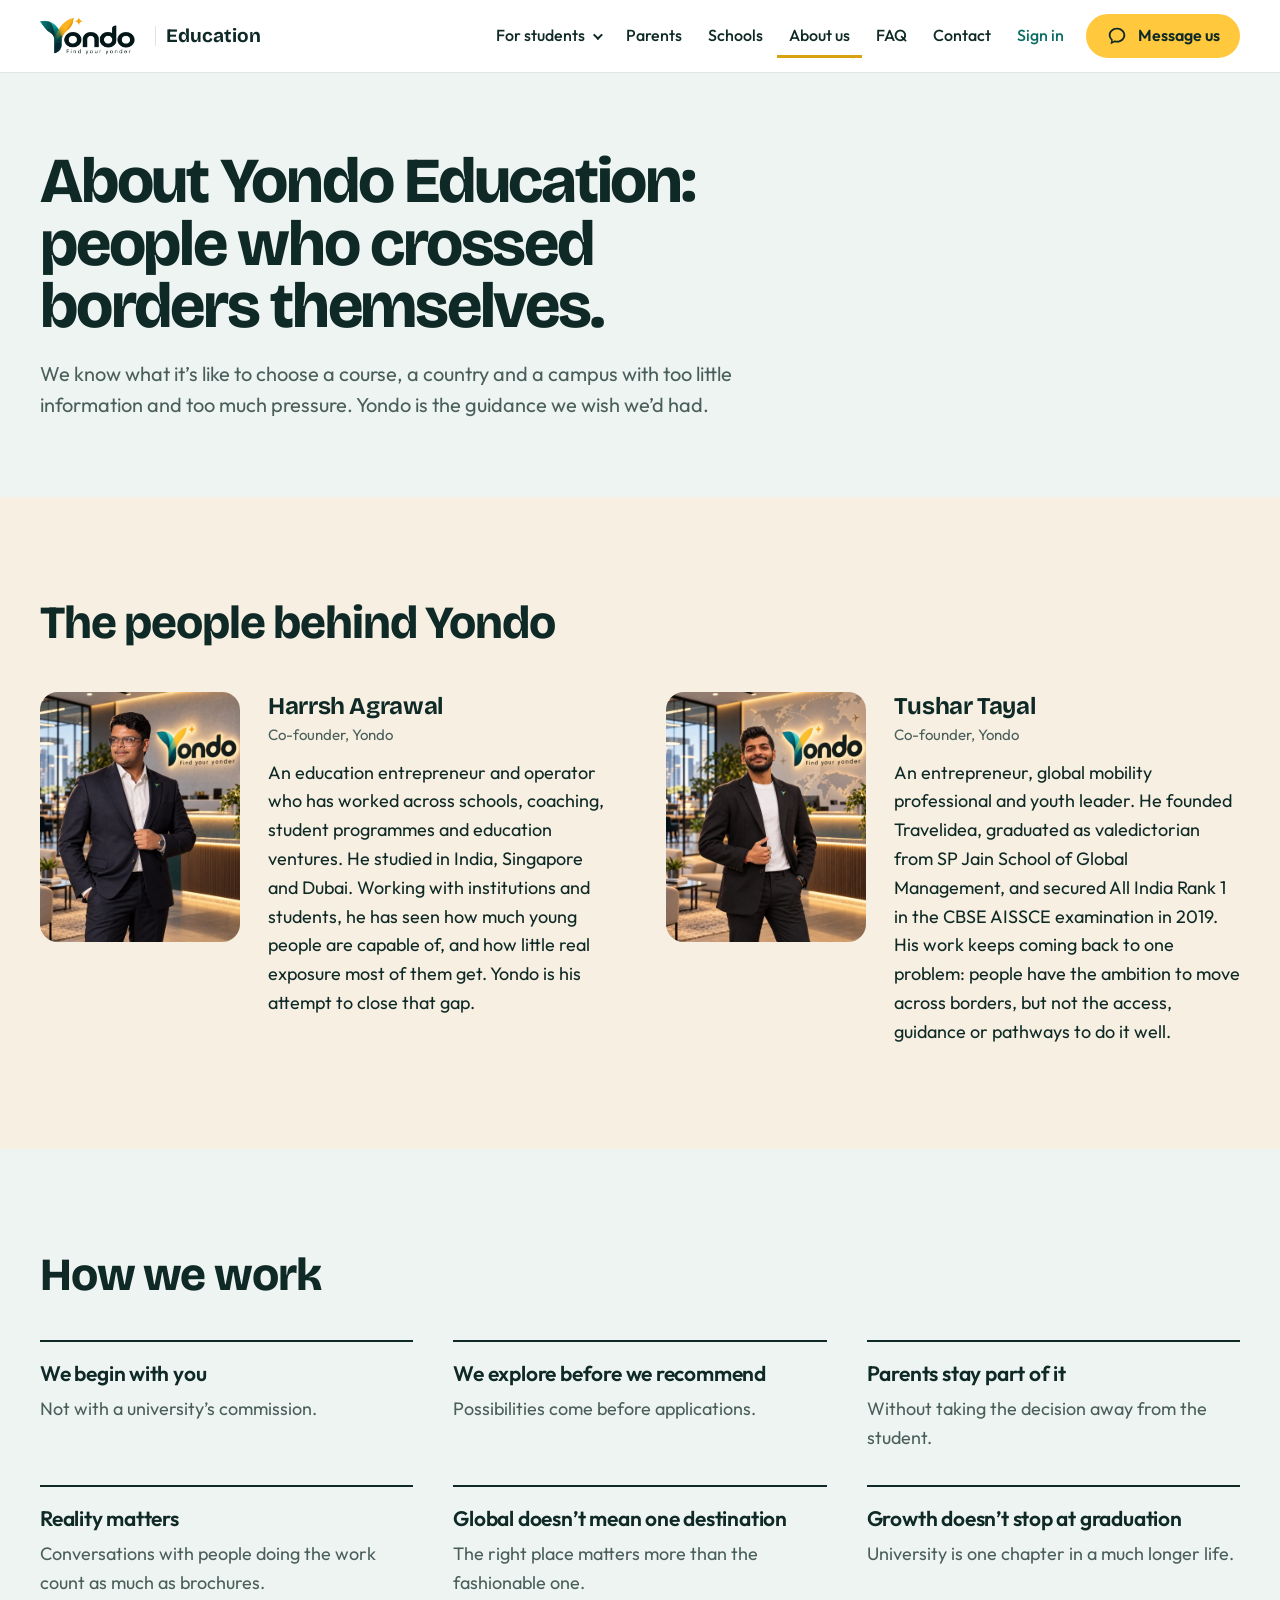
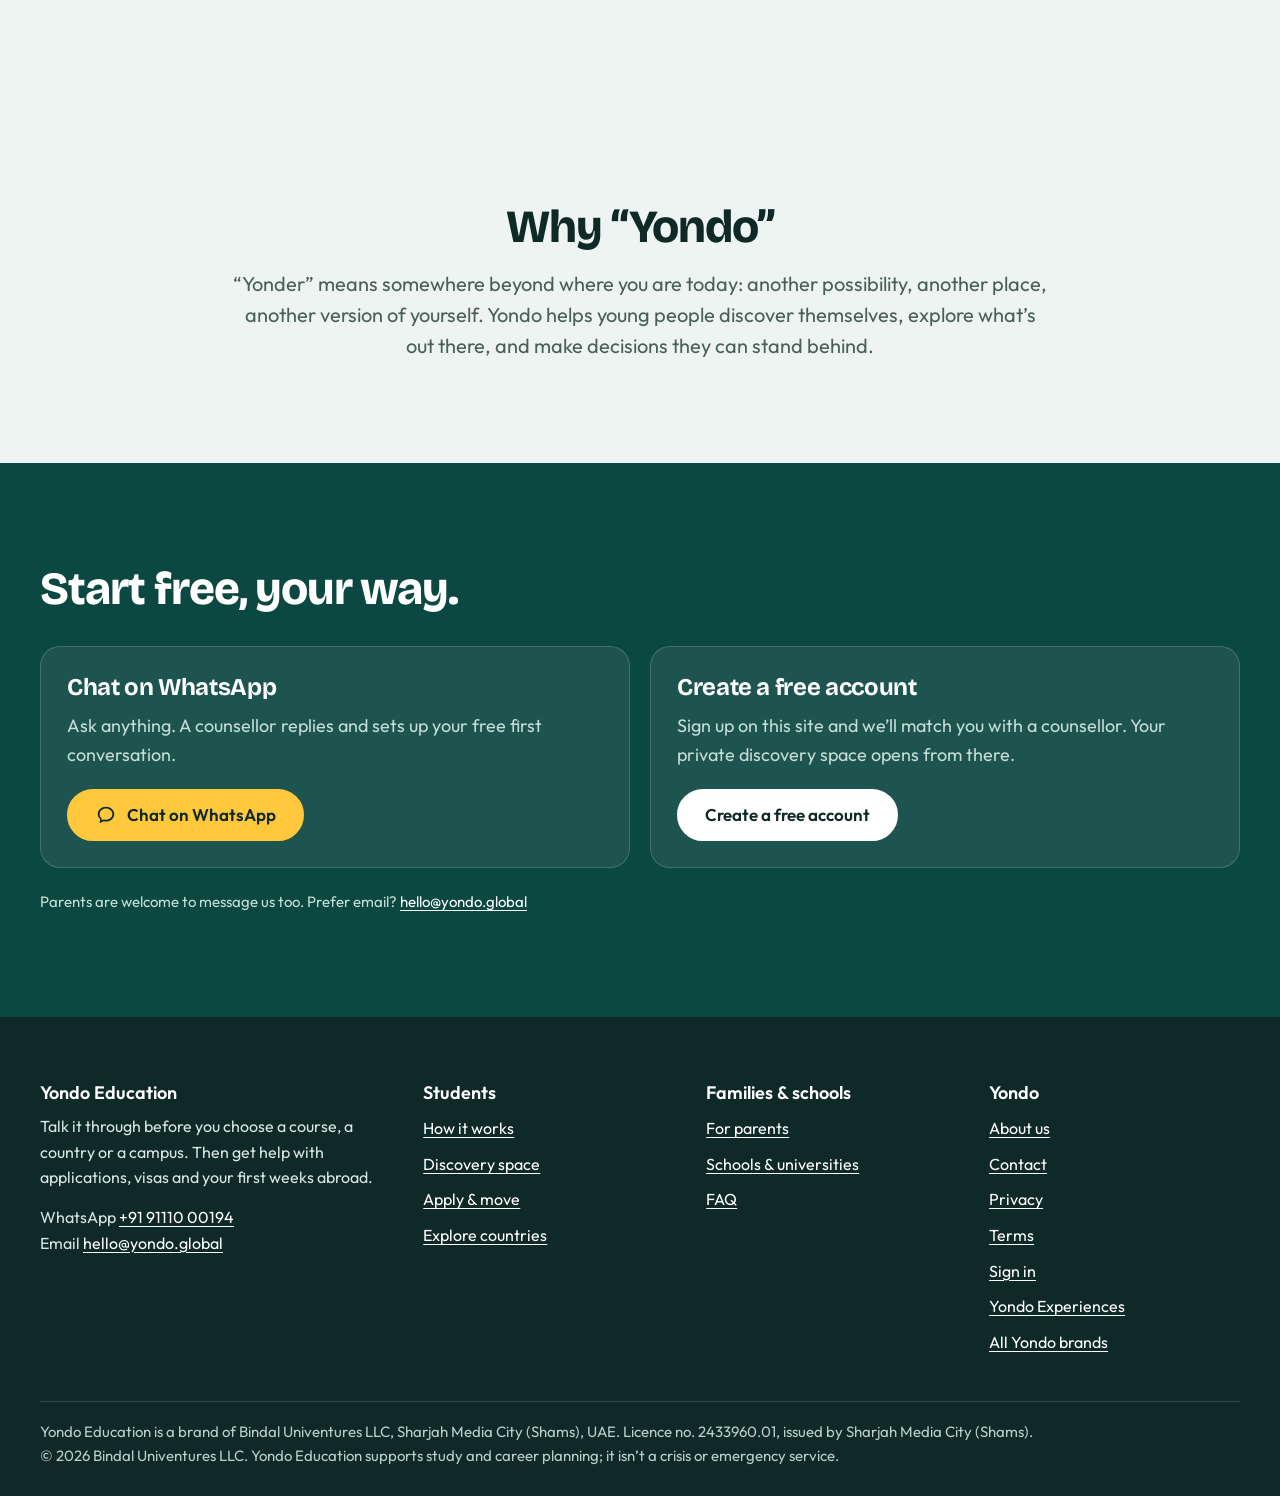
==== commit 1f283088: "Education home: new storyline, hope then reassurance A bigger world is out there; the questions stud" ====
--- a/about/index.html
+++ b/about/index.html
@@ -77,11 +77,13 @@
   <h2>Why “Yondo”</h2>
   <p class="lead">“Yonder” means somewhere beyond where you are today: another possibility, another place, another version of yourself. Yondo helps young people discover themselves, explore what’s out there, and make decisions they can stand behind.</p>
 </div></div></section>
-<section class="close" aria-labelledby="close-h"><div class="wrap close-in">
-  <div><h2 id="close-h">Start with one free conversation.</h2>
-    <p class="lead">Tell us who’s exploring and what’s on your mind. A few lines on WhatsApp is plenty.</p></div>
-  <div><div class="actions"><a class="btn go" href="https://wa.me/919111000194?text=Hi%20Yondo%20Education%21%20I%27d%20like%20a%20free%20first%20conversation.%0AI%27m%20a%3A%20student%20/%20parent%0AWhat%27s%20on%20my%20mind%3A%20"><svg viewBox="0 0 24 24" aria-hidden="true" focusable="false"><path fill="currentColor" d="M12 3C6.9 3 3 6.6 3 11c0 2.2 1 4.2 2.7 5.6L5 21l4.3-2.2c.9.2 1.8.3 2.7.3 5.1 0 9-3.6 9-8s-3.9-8.1-9-8.1zm0 14.3c-.8 0-1.6-.1-2.4-.3l-.5-.1-2 1 .3-2-.4-.3C5.7 14.5 5 12.8 5 11c0-3.3 3.1-6.1 7-6.1s7 2.8 7 6.1-3.1 6.3-7 6.3z"/></svg><span>Message us on WhatsApp</span></a><a class="alt" href="mailto:hello@yondo.global?subject=A%20free%20first%20conversation">Or email hello@yondo.global</a></div>
-    <p class="free"><span class="tick"><svg viewBox="0 0 20 20" aria-hidden="true" focusable="false"><path d="M4 10.5l4 4 8-9" fill="none" stroke="#12302c" stroke-width="2.6" stroke-linecap="round" stroke-linejoin="round"/></svg></span><span><strong>The first conversation is free.</strong> No forms, no pressure.</span></p></div>
+<section class="close" aria-labelledby="close-h"><div class="wrap">
+  <h2 id="close-h">Start free, your way.</h2>
+  <div class="ways">
+    <div class="way"><h3>Chat on WhatsApp</h3><p>Ask anything. A counsellor replies and sets up your free first conversation.</p><a class="btn go" href="https://wa.me/919111000194?text=Hi%20Yondo%20Education%21%20I%27d%20like%20a%20free%20first%20conversation.%0AI%27m%20a%3A%20student%20/%20parent%0AWhat%27s%20on%20my%20mind%3A%20"><svg viewBox="0 0 24 24" aria-hidden="true" focusable="false"><path fill="currentColor" d="M12 3C6.9 3 3 6.6 3 11c0 2.2 1 4.2 2.7 5.6L5 21l4.3-2.2c.9.2 1.8.3 2.7.3 5.1 0 9-3.6 9-8s-3.9-8.1-9-8.1zm0 14.3c-.8 0-1.6-.1-2.4-.3l-.5-.1-2 1 .3-2-.4-.3C5.7 14.5 5 12.8 5 11c0-3.3 3.1-6.1 7-6.1s7 2.8 7 6.1-3.1 6.3-7 6.3z"/></svg><span>Chat on WhatsApp</span></a></div>
+    <div class="way"><h3>Create a free account</h3><p>Sign up on this site and we’ll match you with a counsellor. Your private discovery space opens from there.</p><a class="btn light" href="/portal/#/join">Create a free account</a></div>
+  </div>
+  <p class="close-note">Parents are welcome to message us too. Prefer email? <a href="mailto:hello@yondo.global?subject=A%20free%20first%20conversation">hello@yondo.global</a></p>
 </div></section>
 </main>
 <footer class="foot">
--- a/assets/edu.css
+++ b/assets/edu.css
@@ -362,3 +362,75 @@
 .callout .lead { margin-top: 16px; max-width: 46em; }
 .callout .free { justify-content: center; }
 .callout .actions { justify-content: center; margin-top: 26px; }
+
+/* ---------------------------------------------------------------- home storyline (hope, then reassurance) */
+.btn.light { background: #fff; color: var(--ink); border-color: #fff; }
+.btn.light:hover { background: transparent; color: #fff; }
+.hero2 { padding: clamp(36px, 5vw, 72px) 0 clamp(56px, 7vw, 96px); }
+.hero2-in { display: grid; grid-template-columns: minmax(0, 1.2fr) minmax(0, .8fr); gap: clamp(32px, 5vw, 80px); align-items: center; }
+.hero2 h1 { max-width: 13ch; }
+.hero2 h1 span { display: block; color: var(--teal); }
+.hero2 .lead { margin-top: 24px; max-width: 33em; }
+.hero2 .actions { margin-top: 30px; }
+.sub-links { margin-top: 18px; font-size: var(--fs-small); color: var(--ink-soft); }
+.hero2-photo .photo { border-radius: 28px; }
+@media (max-width: 900px) {
+  .hero2-in { grid-template-columns: 1fr; }
+  .hero2-photo .photo { aspect-ratio: 16 / 11; object-position: 30% 40%; }
+}
+/* the questions people bring */
+h2.mid { max-width: 18ch; margin-inline: auto; text-align: center; }
+.asks { display: grid; grid-template-columns: repeat(2, minmax(0, 1fr)); gap: 28px clamp(28px, 5vw, 64px); margin-top: 44px; }
+.asks h3 { font-size: var(--fs-small); font-weight: 600; color: var(--ink-soft); margin-bottom: 14px; }
+.bubbles { list-style: none; padding: 0; margin: 0; display: flex; flex-wrap: wrap; gap: 10px; }
+.bubbles li { background: #fff; border-radius: 22px 22px 22px 6px; padding: 12px 18px; font-size: var(--fs-lead); line-height: 1.35; font-weight: 500; box-shadow: 0 1px 0 rgba(15,42,38,.06); }
+.bubbles.p li { background: var(--sand); border-radius: 22px 22px 6px 22px; }
+.answer-line { margin: 44px auto 0; max-width: 24ch; text-align: center; font: 700 clamp(24px, 2.6vw, 32px)/1.2 var(--display); letter-spacing: -0.02em; color: var(--teal); text-wrap: balance; }
+@media (max-width: 760px) { .asks { grid-template-columns: 1fr; } .bubbles li { font-size: 17px; padding: 10px 15px; } }
+/* try before you decide */
+.tries { list-style: none; padding: 0; margin: 40px 0 0; display: grid; grid-template-columns: repeat(3, minmax(0, 1fr)); gap: 24px 40px; }
+.tries > li { border-top: 2px solid var(--ink); padding-top: 16px; }
+.tries p { margin-top: 6px; color: var(--ink-soft); }
+.terr-h { margin-top: 56px; font-size: var(--fs-small); font-weight: 600; color: var(--ink-soft); }
+.terr { list-style: none; padding: 0; margin: 14px 0 0; display: grid; grid-template-columns: repeat(5, minmax(0, 1fr)); gap: 12px; }
+.terr li { display: flex; flex-direction: column; gap: 8px; min-height: 150px; padding: 20px 18px; border-radius: 18px; background: var(--mist); }
+.terr li:nth-child(1) { background: var(--deep); color: #fff; } .terr li:nth-child(1) span { color: var(--on-deep); }
+.terr li:nth-child(2) { background: #d7ecdf; }
+.terr li:nth-child(3) { background: #ffe7a3; }
+.terr li:nth-child(4) { background: #dbe7f6; }
+.terr li:nth-child(5) { background: var(--sand); }
+.terr strong { font: 700 21px/1.15 var(--display); letter-spacing: -0.015em; }
+.terr span { font-size: var(--fs-small); color: var(--ink-soft); line-height: 1.45; margin-top: auto; }
+@media (max-width: 1000px) { .terr { grid-template-columns: repeat(3, minmax(0, 1fr)); } }
+@media (max-width: 760px) { .tries { grid-template-columns: 1fr; } .terr { grid-template-columns: repeat(2, minmax(0, 1fr)); } .terr li { min-height: 128px; } }
+/* the journey: the discovery space stands in for the first photo */
+.shot-tile { aspect-ratio: 4 / 5; border-radius: var(--r-photo); background: var(--deep); padding: 18px 18px 0; overflow: hidden; }
+.shot-tile img { width: 100%; height: 100%; object-fit: cover; object-position: top; border-radius: 14px 14px 0 0; }
+.next-ch { margin-top: 44px; display: flex; flex-wrap: wrap; align-items: center; gap: 10px 14px; font-size: var(--fs-lead); }
+.soon { font-size: 13px; font-weight: 700; padding: 4px 10px; border-radius: 999px; background: var(--hi); color: var(--ink); }
+.countries { margin-top: 12px; color: var(--ink-soft); }
+/* what makes Yondo different */
+.diffs { list-style: none; padding: 0; margin: 44px 0 0; display: grid; grid-template-columns: repeat(2, minmax(0, 1fr)); gap: 40px clamp(32px, 5vw, 72px); }
+.diffs > li { border-top: 2px solid rgba(255,255,255,.3); padding-top: 22px; }
+.diffs h3 { font: 700 clamp(24px, 2.4vw, 32px)/1.12 var(--display); letter-spacing: -0.02em; color: #fff; }
+.diffs p { margin-top: 10px; color: var(--on-deep); max-width: 34em; }
+@media (max-width: 760px) { .diffs { grid-template-columns: 1fr; gap: 28px; } }
+/* founders, short */
+.founders { display: grid; grid-template-columns: minmax(0, 1fr) minmax(0, 1.2fr); gap: 32px clamp(32px, 6vw, 88px); align-items: center; }
+.founder-list { list-style: none; padding: 0; margin: 0; display: grid; gap: 22px; }
+.founder-list li { display: grid; grid-template-columns: 112px minmax(0, 1fr); gap: 20px; align-items: center; }
+.founder-list img { width: 112px; aspect-ratio: 4 / 5; object-fit: cover; border-radius: 16px; background: var(--mist); }
+.founder-list h3 { font: 700 22px/1.2 var(--display); letter-spacing: -0.015em; }
+.founder-list p { margin-top: 4px; color: var(--ink-soft); font-size: 17px; }
+@media (max-width: 860px) { .founders { grid-template-columns: 1fr; } }
+/* closing: two ways to start */
+.close { padding: clamp(64px, 8vw, 104px) 0; }
+.close h2 { color: #fff; max-width: none; }
+.ways { display: grid; grid-template-columns: repeat(2, minmax(0, 1fr)); gap: 20px; margin-top: 32px; }
+.way { display: flex; flex-direction: column; align-items: flex-start; gap: 10px; padding: 26px; border-radius: 20px; background: rgba(255,255,255,.07); border: 1px solid rgba(255,255,255,.16); }
+.way h3 { color: #fff; font: 700 24px/1.2 var(--display); letter-spacing: -0.015em; }
+.way p { color: var(--on-deep); flex: 1; }
+.way .btn { margin-top: 10px; }
+.close-note { margin-top: 22px; color: var(--on-deep); font-size: var(--fs-small); }
+.close-note a { color: #fff; }
+@media (max-width: 760px) { .ways { grid-template-columns: 1fr; } .way { padding: 22px; } }
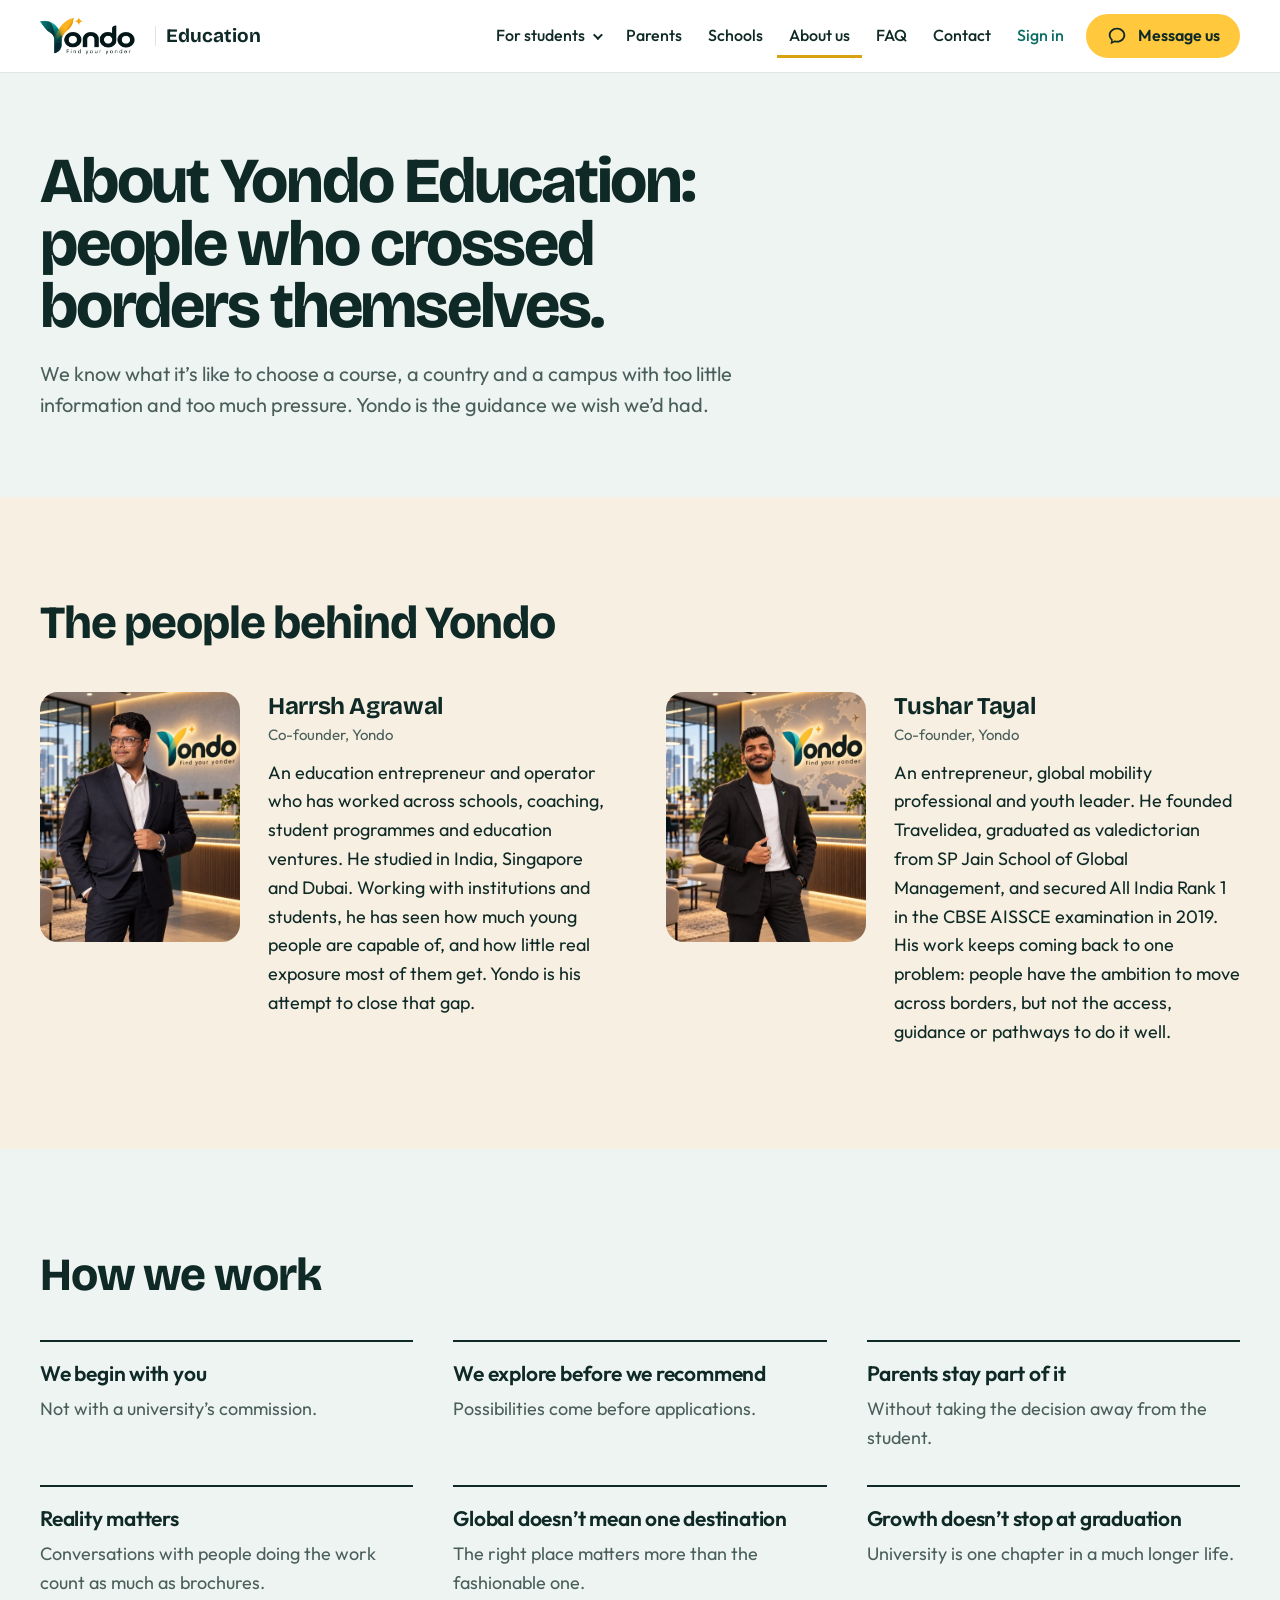
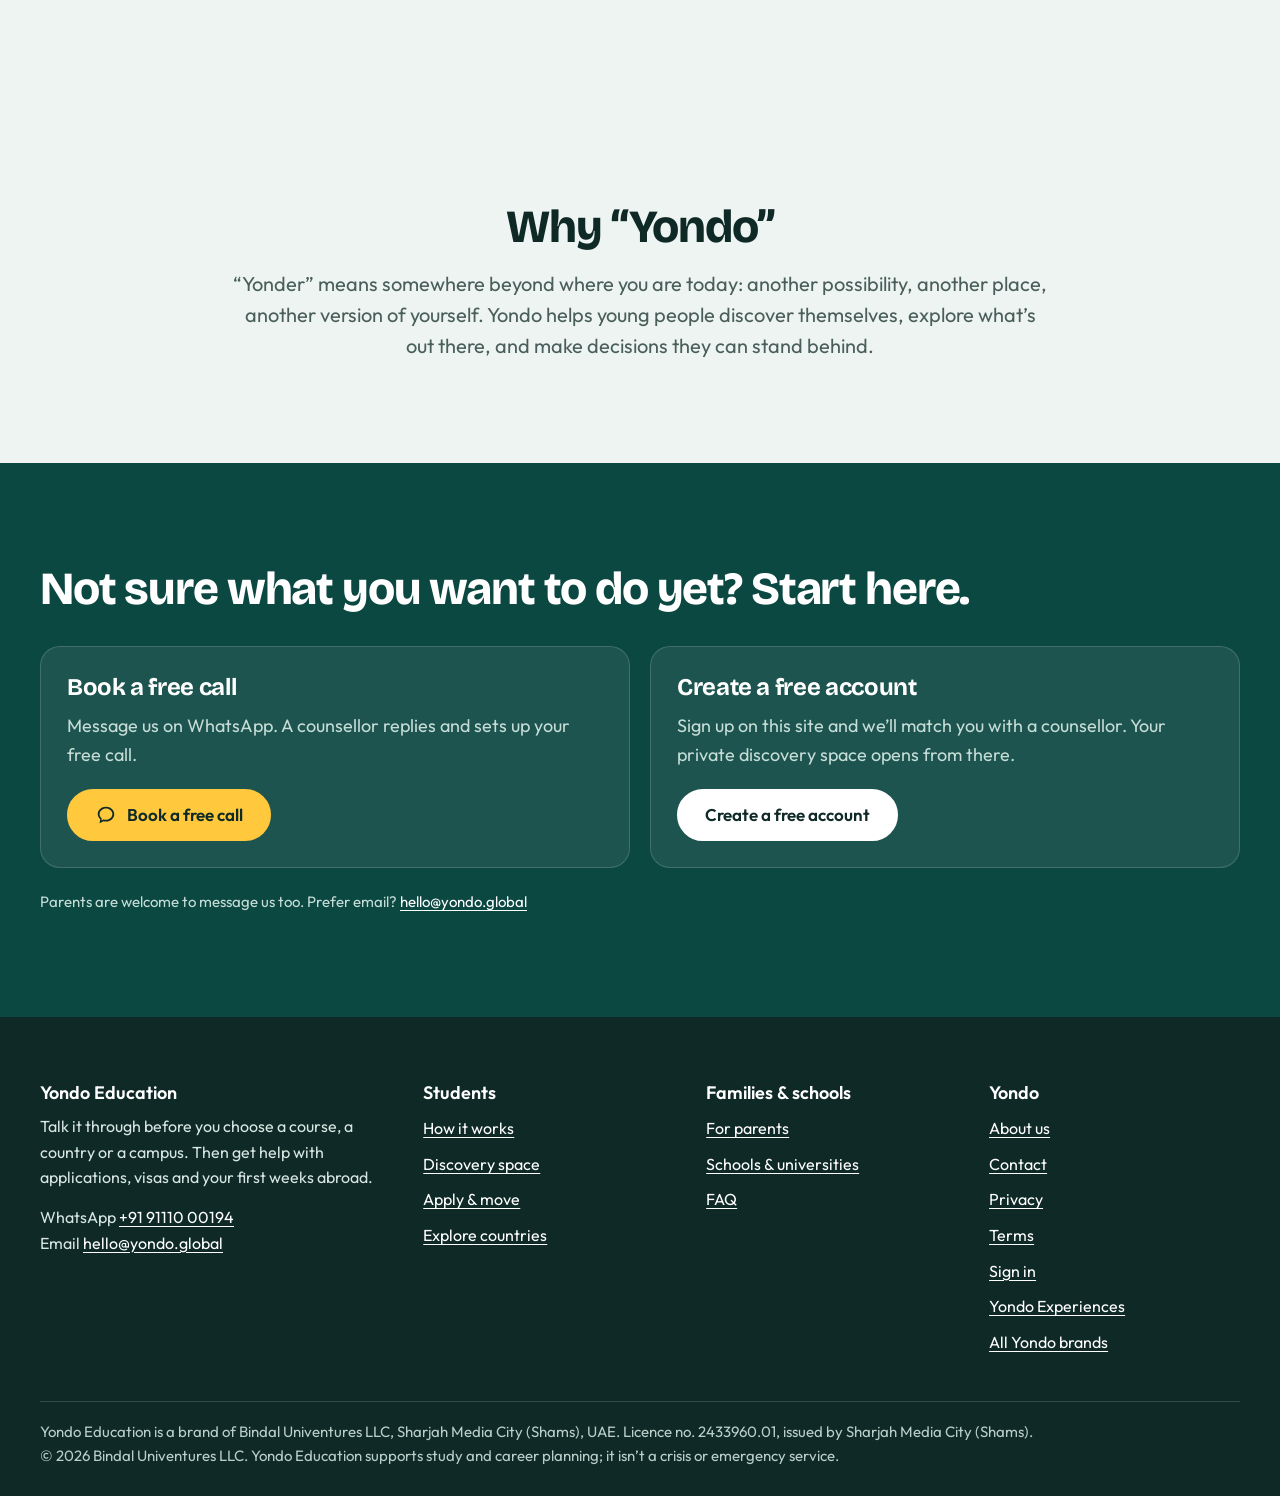
==== commit 1845dcb1: "Education home: career first, written for grade 11-12 students One message: know what you want to do" ====
--- a/about/index.html
+++ b/about/index.html
@@ -22,14 +22,14 @@
 <meta property="og:image" content="https://education.yondo.global/assets/og.jpg">
 <meta property="og:image:width" content="1200">
 <meta property="og:image:height" content="630">
-<meta property="og:image:alt" content="A student looking out over a city at sunrise, beside the words: Career and study-abroad counselling for students and parents.">
+<meta property="og:image:alt" content="A student looking out over a city at sunrise, beside the words: Know what you want to do before you choose where to study.">
 <meta name="twitter:card" content="summary_large_image">
 <meta name="twitter:title" content="About us and our founders | Yondo Education">
 <meta name="twitter:description" content="Who is behind Yondo Education, what “yonder” means, and how we work when helping students choose.">
 <meta name="twitter:image" content="https://education.yondo.global/assets/og.jpg">
 <link rel="preload" href="/assets/outfit-latin-wght-normal.woff2" as="font" type="font/woff2" crossorigin>
 <link rel="preload" href="/assets/bricolage-latin-opsz.woff2" as="font" type="font/woff2" crossorigin>
-<link rel="stylesheet" href="/assets/edu.css">
+<link rel="stylesheet" href="/assets/edu.css?v=b74b45e709">
 <script src="/assets/nav.js" defer></script>
 <script type="application/ld+json">{"@context":"https://schema.org","@graph":[{"@type":"WebPage","@id":"https://education.yondo.global/about/#webpage","url":"https://education.yondo.global/about/","name":"About us and our founders | Yondo Education","isPartOf":{"@id":"https://education.yondo.global/#website"},"about":{"@id":"https://education.yondo.global/#organization"},"inLanguage":"en"},{"@type":"BreadcrumbList","itemListElement":[{"@type":"ListItem","position":1,"name":"Yondo Education","item":"https://education.yondo.global/"},{"@type":"ListItem","position":2,"name":"About us and our founders","item":"https://education.yondo.global/about/"}]},{"@type":"Person","@id":"https://education.yondo.global/about/#harrsh-agrawal","name":"Harrsh Agrawal","jobTitle":"Co-founder","image":"https://education.yondo.global/assets/team-harrsh-agrawal-800.jpg","worksFor":{"@id":"https://education.yondo.global/#organization"},"description":"Education entrepreneur and operator with experience across schools, coaching, student programmes and education ventures; studied in India, Singapore and Dubai."},{"@type":"Person","@id":"https://education.yondo.global/about/#tushar-tayal","name":"Tushar Tayal","jobTitle":"Co-founder","image":"https://education.yondo.global/assets/team-tushar-tayal-800.jpg","worksFor":{"@id":"https://education.yondo.global/#organization"},"alumniOf":{"@type":"CollegeOrUniversity","name":"SP Jain School of Global Management"},"description":"Entrepreneur, global mobility professional and youth leader; founder of Travelidea; valedictorian at SP Jain School of Global Management; All India Rank 1 in the CBSE AISSCE examination (2019)."}]}</script>
 <script src="/assets/v.js" data-site="education" defer></script>
@@ -44,7 +44,7 @@
         <p class="dd-foot">The first conversation is free. <a href="/contact/">Talk to us</a></p></div></details>
       <a class="top-link" href="/parents/">Parents</a><a class="top-link" href="/schools/">Schools</a><a class="top-link" aria-current="page" href="/about/">About us</a><a class="top-link" href="/faq/">FAQ</a><a class="top-link" href="/contact/">Contact</a>
       <a class="signin" href="/portal/">Sign in</a>
-      <a class="btn go" href="https://wa.me/919111000194?text=Hi%20Yondo%20Education%21%20I%27d%20like%20a%20free%20first%20conversation.%0AI%27m%20a%3A%20student%20/%20parent%0AWhat%27s%20on%20my%20mind%3A%20"><svg viewBox="0 0 24 24" aria-hidden="true" focusable="false"><path fill="currentColor" d="M12 3C6.9 3 3 6.6 3 11c0 2.2 1 4.2 2.7 5.6L5 21l4.3-2.2c.9.2 1.8.3 2.7.3 5.1 0 9-3.6 9-8s-3.9-8.1-9-8.1zm0 14.3c-.8 0-1.6-.1-2.4-.3l-.5-.1-2 1 .3-2-.4-.3C5.7 14.5 5 12.8 5 11c0-3.3 3.1-6.1 7-6.1s7 2.8 7 6.1-3.1 6.3-7 6.3z"/></svg><span>Message us</span></a>
+      <a class="btn go" href="https://wa.me/919111000194?text=Hi%20Yondo%20Education%21%20I%27d%20like%20to%20book%20a%20free%20call.%0AI%27m%20a%3A%20student%20/%20parent%0AWhat%27s%20on%20my%20mind%3A%20"><svg viewBox="0 0 24 24" aria-hidden="true" focusable="false"><path fill="currentColor" d="M12 3C6.9 3 3 6.6 3 11c0 2.2 1 4.2 2.7 5.6L5 21l4.3-2.2c.9.2 1.8.3 2.7.3 5.1 0 9-3.6 9-8s-3.9-8.1-9-8.1zm0 14.3c-.8 0-1.6-.1-2.4-.3l-.5-.1-2 1 .3-2-.4-.3C5.7 14.5 5 12.8 5 11c0-3.3 3.1-6.1 7-6.1s7 2.8 7 6.1-3.1 6.3-7 6.3z"/></svg><span>Message us</span></a>
     </nav>
   </div>
 </header>
@@ -78,12 +78,12 @@
   <p class="lead">“Yonder” means somewhere beyond where you are today: another possibility, another place, another version of yourself. Yondo helps young people discover themselves, explore what’s out there, and make decisions they can stand behind.</p>
 </div></div></section>
 <section class="close" aria-labelledby="close-h"><div class="wrap">
-  <h2 id="close-h">Start free, your way.</h2>
+  <h2 id="close-h">Not sure what you want to do yet? Start here.</h2>
   <div class="ways">
-    <div class="way"><h3>Chat on WhatsApp</h3><p>Ask anything. A counsellor replies and sets up your free first conversation.</p><a class="btn go" href="https://wa.me/919111000194?text=Hi%20Yondo%20Education%21%20I%27d%20like%20a%20free%20first%20conversation.%0AI%27m%20a%3A%20student%20/%20parent%0AWhat%27s%20on%20my%20mind%3A%20"><svg viewBox="0 0 24 24" aria-hidden="true" focusable="false"><path fill="currentColor" d="M12 3C6.9 3 3 6.6 3 11c0 2.2 1 4.2 2.7 5.6L5 21l4.3-2.2c.9.2 1.8.3 2.7.3 5.1 0 9-3.6 9-8s-3.9-8.1-9-8.1zm0 14.3c-.8 0-1.6-.1-2.4-.3l-.5-.1-2 1 .3-2-.4-.3C5.7 14.5 5 12.8 5 11c0-3.3 3.1-6.1 7-6.1s7 2.8 7 6.1-3.1 6.3-7 6.3z"/></svg><span>Chat on WhatsApp</span></a></div>
+    <div class="way"><h3>Book a free call</h3><p>Message us on WhatsApp. A counsellor replies and sets up your free call.</p><a class="btn go" href="https://wa.me/919111000194?text=Hi%20Yondo%20Education%21%20I%27d%20like%20to%20book%20a%20free%20call.%0AI%27m%20a%3A%20student%20/%20parent%0AWhat%27s%20on%20my%20mind%3A%20"><svg viewBox="0 0 24 24" aria-hidden="true" focusable="false"><path fill="currentColor" d="M12 3C6.9 3 3 6.6 3 11c0 2.2 1 4.2 2.7 5.6L5 21l4.3-2.2c.9.2 1.8.3 2.7.3 5.1 0 9-3.6 9-8s-3.9-8.1-9-8.1zm0 14.3c-.8 0-1.6-.1-2.4-.3l-.5-.1-2 1 .3-2-.4-.3C5.7 14.5 5 12.8 5 11c0-3.3 3.1-6.1 7-6.1s7 2.8 7 6.1-3.1 6.3-7 6.3z"/></svg><span>Book a free call</span></a></div>
     <div class="way"><h3>Create a free account</h3><p>Sign up on this site and we’ll match you with a counsellor. Your private discovery space opens from there.</p><a class="btn light" href="/portal/#/join">Create a free account</a></div>
   </div>
-  <p class="close-note">Parents are welcome to message us too. Prefer email? <a href="mailto:hello@yondo.global?subject=A%20free%20first%20conversation">hello@yondo.global</a></p>
+  <p class="close-note">Parents are welcome to message us too. Prefer email? <a href="mailto:hello@yondo.global?subject=A%20free%20call">hello@yondo.global</a></p>
 </div></section>
 </main>
 <footer class="foot">
@@ -92,7 +92,7 @@
       <div>
         <h2>Yondo Education</h2>
         <p style="font-size:16px">Talk it through before you choose a course, a country or a campus. Then get help with applications, visas and your first weeks abroad.</p>
-        <p style="font-size:16px;margin-top:14px">WhatsApp <a href="https://wa.me/919111000194?text=Hi%20Yondo%20Education%21%20I%27d%20like%20a%20free%20first%20conversation.%0AI%27m%20a%3A%20student%20/%20parent%0AWhat%27s%20on%20my%20mind%3A%20">+91 91110 00194</a><br>Email <a href="mailto:hello@yondo.global">hello@yondo.global</a></p>
+        <p style="font-size:16px;margin-top:14px">WhatsApp <a href="https://wa.me/919111000194?text=Hi%20Yondo%20Education%21%20I%27d%20like%20to%20book%20a%20free%20call.%0AI%27m%20a%3A%20student%20/%20parent%0AWhat%27s%20on%20my%20mind%3A%20">+91 91110 00194</a><br>Email <a href="mailto:hello@yondo.global">hello@yondo.global</a></p>
       </div>
       <div><h2>Students</h2><ul><li><a href="/how-it-works/">How it works</a></li><li><a href="/discovery-space/">Discovery space</a></li><li><a href="/apply-and-move/">Apply &amp; move</a></li><li><a href="/explore/">Explore countries</a></li></ul></div>
       <div><h2>Families &amp; schools</h2><ul><li><a href="/parents/">For parents</a></li><li><a href="/schools/">Schools &amp; universities</a></li><li><a href="/faq/">FAQ</a></li></ul></div>
@@ -105,11 +105,11 @@
   <a class="tab" href="/"><svg viewBox="0 0 24 24" aria-hidden="true" focusable="false"><path d="M3.5 11 12 4l8.5 7"/><path d="M5.5 9.8V20h4.8v-5.6h3.4V20h4.8V9.8"/></svg><span>Home</span></a>
   <a class="tab" href="/how-it-works/"><svg viewBox="0 0 24 24" aria-hidden="true" focusable="false"><circle cx="6" cy="18" r="2.4"/><circle cx="18" cy="6" r="2.4"/><path d="M8.4 18h6.1a3 3 0 0 0 0-6H9.5a3 3 0 0 1 0-6h6.1"/></svg><span>How it works</span></a>
   <a class="tab" href="/parents/"><svg viewBox="0 0 24 24" aria-hidden="true" focusable="false"><circle cx="9" cy="8" r="3.1"/><path d="M3.2 20c.6-3.6 2.9-5.6 5.8-5.6s5.2 2 5.8 5.6"/><circle cx="17.2" cy="9.4" r="2.4"/><path d="M15.6 14.4c2.7-.4 4.7 1.2 5.3 4.6"/></svg><span>Parents</span></a>
-  <a class="tab tab-chat" href="https://wa.me/919111000194?text=Hi%20Yondo%20Education%21%20I%27d%20like%20a%20free%20first%20conversation.%0AI%27m%20a%3A%20student%20/%20parent%0AWhat%27s%20on%20my%20mind%3A%20"><svg viewBox="0 0 24 24" aria-hidden="true" focusable="false"><path fill="currentColor" d="M12 3C6.9 3 3 6.6 3 11c0 2.2 1 4.2 2.7 5.6L5 21l4.3-2.2c.9.2 1.8.3 2.7.3 5.1 0 9-3.6 9-8s-3.9-8.1-9-8.1zm0 14.3c-.8 0-1.6-.1-2.4-.3l-.5-.1-2 1 .3-2-.4-.3C5.7 14.5 5 12.8 5 11c0-3.3 3.1-6.1 7-6.1s7 2.8 7 6.1-3.1 6.3-7 6.3z"/></svg><span>Chat</span></a>
+  <a class="tab tab-chat" href="https://wa.me/919111000194?text=Hi%20Yondo%20Education%21%20I%27d%20like%20to%20book%20a%20free%20call.%0AI%27m%20a%3A%20student%20/%20parent%0AWhat%27s%20on%20my%20mind%3A%20"><svg viewBox="0 0 24 24" aria-hidden="true" focusable="false"><path fill="currentColor" d="M12 3C6.9 3 3 6.6 3 11c0 2.2 1 4.2 2.7 5.6L5 21l4.3-2.2c.9.2 1.8.3 2.7.3 5.1 0 9-3.6 9-8s-3.9-8.1-9-8.1zm0 14.3c-.8 0-1.6-.1-2.4-.3l-.5-.1-2 1 .3-2-.4-.3C5.7 14.5 5 12.8 5 11c0-3.3 3.1-6.1 7-6.1s7 2.8 7 6.1-3.1 6.3-7 6.3z"/></svg><span>Chat</span></a>
   <details class="more is-current"><summary class="tab"><svg viewBox="0 0 24 24" aria-hidden="true" focusable="false"><circle cx="5" cy="12" r="1.9" fill="currentColor" stroke="none"/><circle cx="12" cy="12" r="1.9" fill="currentColor" stroke="none"/><circle cx="19" cy="12" r="1.9" fill="currentColor" stroke="none"/></svg><span>More</span></summary>
     <div class="sheet"><div class="sheet-in">
       <p class="sheet-title">All pages</p>
-      <div class="sh-actions"><a class="btn go" href="https://wa.me/919111000194?text=Hi%20Yondo%20Education%21%20I%27d%20like%20a%20free%20first%20conversation.%0AI%27m%20a%3A%20student%20/%20parent%0AWhat%27s%20on%20my%20mind%3A%20"><svg viewBox="0 0 24 24" aria-hidden="true" focusable="false"><path fill="currentColor" d="M12 3C6.9 3 3 6.6 3 11c0 2.2 1 4.2 2.7 5.6L5 21l4.3-2.2c.9.2 1.8.3 2.7.3 5.1 0 9-3.6 9-8s-3.9-8.1-9-8.1zm0 14.3c-.8 0-1.6-.1-2.4-.3l-.5-.1-2 1 .3-2-.4-.3C5.7 14.5 5 12.8 5 11c0-3.3 3.1-6.1 7-6.1s7 2.8 7 6.1-3.1 6.3-7 6.3z"/></svg><span>Message us</span></a><a class="btn plain" href="/portal/">Sign in</a></div><div class="sh-group"><p class="sh-h">For students</p><a href="/how-it-works/"><strong>How it works</strong><span>Every step, from your first message to your first week abroad</span></a><a href="/discovery-space/"><strong>Discovery space</strong><span>Your private space: short questions, one card at a time</span></a><a href="/apply-and-move/"><strong>Apply &amp; move</strong><span>Applications, visas, flights and settling in</span></a><a href="/explore/"><strong>Explore countries</strong><span>What each place is really like to learn and live in</span></a></div><div class="sh-group"><p class="sh-h">For families and schools</p><a href="/parents/"><strong>For parents</strong><span>How families are part of it</span></a><a href="/schools/"><strong>Schools &amp; universities</strong><span>Programmes and partnerships</span></a><a href="/faq/"><strong>FAQ</strong><span>Questions, answered</span></a></div><div class="sh-group"><p class="sh-h">Yondo Education</p><a aria-current="page" href="/about/"><strong>About us</strong><span>The people behind Yondo</span></a><a href="/contact/"><strong>Contact</strong><span>WhatsApp and email</span></a></div>
+      <div class="sh-actions"><a class="btn go" href="https://wa.me/919111000194?text=Hi%20Yondo%20Education%21%20I%27d%20like%20to%20book%20a%20free%20call.%0AI%27m%20a%3A%20student%20/%20parent%0AWhat%27s%20on%20my%20mind%3A%20"><svg viewBox="0 0 24 24" aria-hidden="true" focusable="false"><path fill="currentColor" d="M12 3C6.9 3 3 6.6 3 11c0 2.2 1 4.2 2.7 5.6L5 21l4.3-2.2c.9.2 1.8.3 2.7.3 5.1 0 9-3.6 9-8s-3.9-8.1-9-8.1zm0 14.3c-.8 0-1.6-.1-2.4-.3l-.5-.1-2 1 .3-2-.4-.3C5.7 14.5 5 12.8 5 11c0-3.3 3.1-6.1 7-6.1s7 2.8 7 6.1-3.1 6.3-7 6.3z"/></svg><span>Message us</span></a><a class="btn plain" href="/portal/">Sign in</a></div><div class="sh-group"><p class="sh-h">For students</p><a href="/how-it-works/"><strong>How it works</strong><span>Every step, from your first message to your first week abroad</span></a><a href="/discovery-space/"><strong>Discovery space</strong><span>Your private space: short questions, one card at a time</span></a><a href="/apply-and-move/"><strong>Apply &amp; move</strong><span>Applications, visas, flights and settling in</span></a><a href="/explore/"><strong>Explore countries</strong><span>What each place is really like to learn and live in</span></a></div><div class="sh-group"><p class="sh-h">For families and schools</p><a href="/parents/"><strong>For parents</strong><span>How families are part of it</span></a><a href="/schools/"><strong>Schools &amp; universities</strong><span>Programmes and partnerships</span></a><a href="/faq/"><strong>FAQ</strong><span>Questions, answered</span></a></div><div class="sh-group"><p class="sh-h">Yondo Education</p><a aria-current="page" href="/about/"><strong>About us</strong><span>The people behind Yondo</span></a><a href="/contact/"><strong>Contact</strong><span>WhatsApp and email</span></a></div>
       <p class="sh-note">The first conversation is free.</p>
     </div></div></details>
 </nav>
--- a/assets/edu.css
+++ b/assets/edu.css
@@ -146,21 +146,25 @@
 .route-line { position: absolute; left: 6%; right: 4%; top: -34px; height: 70px; width: 90%; overflow: visible; pointer-events: none; }
 .route-line path { fill: none; stroke: var(--hi-deep); stroke-width: 2; stroke-dasharray: 2 9; stroke-linecap: round; vector-effect: non-scaling-stroke; }
 .route-line .plane { fill: var(--teal); }
-.route { list-style: none; padding: 0; margin: 0; display: grid; grid-template-columns: repeat(4, minmax(0, 1fr)); gap: clamp(14px, 2vw, 26px); counter-reset: r; position: relative; }
+.route { list-style: none; padding: 0; margin: clamp(36px, 4vw, 52px) 0 0; display: grid; grid-template-columns: repeat(4, minmax(0, 1fr)); gap: clamp(14px, 2vw, 26px); counter-reset: r; position: relative; }
 .route > li { counter-increment: r; }
 .route > li:nth-child(even) { margin-top: clamp(28px, 4vw, 56px); }
 .route img { width: 100%; aspect-ratio: 4 / 5; object-fit: cover; border-radius: var(--r-photo); background: var(--mist); }
-.route .stage { display: grid; grid-template-columns: 34px minmax(0, 1fr); gap: 4px 12px; margin-top: 16px; }
-.route .stage::before { content: counter(r); grid-row: span 2; display: grid; place-items: center; width: 34px; height: 34px; border-radius: 50%; background: var(--hi); color: var(--ink); font: 700 17px/1 var(--display); }
-.route .stage strong { font: 700 20px/1.25 var(--display); letter-spacing: -0.01em; align-self: center; }
-.route .stage span { font-size: var(--fs-small); color: var(--ink-soft); line-height: 1.45; }
+.route .stage { display: grid; grid-template-columns: 34px minmax(0, 1fr); gap: 12px; align-items: center; margin-top: 18px; }
+.route .stage::before { content: counter(r); display: grid; place-items: center; width: 34px; height: 34px; border-radius: 50%; background: var(--hi); color: var(--ink); font: 700 17px/1 var(--display); }
+.route .stage h3 { font: 700 21px/1.2 var(--display); letter-spacing: -0.015em; }
+.route .stage ul { grid-column: 1 / -1; list-style: none; padding: 0; margin: 0; display: grid; gap: 8px; font-size: 16px; line-height: 1.45; color: var(--ink-soft); }
+.route .stage ul li { position: relative; padding-left: 24px; }
+.route .stage ul li::before { content: ""; position: absolute; left: 2px; top: 6px; width: 11px; height: 6px; border-left: 2px solid var(--teal); border-bottom: 2px solid var(--teal); transform: rotate(-45deg); }
 @media (max-width: 900px) {
   .opening-in { grid-template-columns: 1fr; align-items: start; }
   .route { grid-template-columns: repeat(2, minmax(0, 1fr)); gap: 26px 14px; }
   .route > li:nth-child(even) { margin-top: 0; }
   .route-line { display: none; }
-  .route .stage { grid-template-columns: 1fr; }
-  .route .stage::before { grid-row: auto; width: 30px; height: 30px; font-size: 15px; }
+  .route .stage { grid-template-columns: 30px minmax(0, 1fr); gap: 10px; }
+  .route .stage::before { width: 30px; height: 30px; font-size: 15px; }
+  .route .stage h3 { font-size: 18px; }
+  .route .stage ul { font-size: 15px; }
 }
 
 /* Inner page heading: what this page is about, beside one photograph where there is one */
@@ -363,34 +367,9 @@
 .callout .free { justify-content: center; }
 .callout .actions { justify-content: center; margin-top: 26px; }
 
-/* ---------------------------------------------------------------- home storyline (hope, then reassurance) */
+/* ---------------------------------------------------------------- home: the offer first */
 .btn.light { background: #fff; color: var(--ink); border-color: #fff; }
 .btn.light:hover { background: transparent; color: #fff; }
-.hero2 { padding: clamp(36px, 5vw, 72px) 0 clamp(56px, 7vw, 96px); }
-.hero2-in { display: grid; grid-template-columns: minmax(0, 1.2fr) minmax(0, .8fr); gap: clamp(32px, 5vw, 80px); align-items: center; }
-.hero2 h1 { max-width: 13ch; }
-.hero2 h1 span { display: block; color: var(--teal); }
-.hero2 .lead { margin-top: 24px; max-width: 33em; }
-.hero2 .actions { margin-top: 30px; }
-.sub-links { margin-top: 18px; font-size: var(--fs-small); color: var(--ink-soft); }
-.hero2-photo .photo { border-radius: 28px; }
-@media (max-width: 900px) {
-  .hero2-in { grid-template-columns: 1fr; }
-  .hero2-photo .photo { aspect-ratio: 16 / 11; object-position: 30% 40%; }
-}
-/* the questions people bring */
-h2.mid { max-width: 18ch; margin-inline: auto; text-align: center; }
-.asks { display: grid; grid-template-columns: repeat(2, minmax(0, 1fr)); gap: 28px clamp(28px, 5vw, 64px); margin-top: 44px; }
-.asks h3 { font-size: var(--fs-small); font-weight: 600; color: var(--ink-soft); margin-bottom: 14px; }
-.bubbles { list-style: none; padding: 0; margin: 0; display: flex; flex-wrap: wrap; gap: 10px; }
-.bubbles li { background: #fff; border-radius: 22px 22px 22px 6px; padding: 12px 18px; font-size: var(--fs-lead); line-height: 1.35; font-weight: 500; box-shadow: 0 1px 0 rgba(15,42,38,.06); }
-.bubbles.p li { background: var(--sand); border-radius: 22px 22px 6px 22px; }
-.answer-line { margin: 44px auto 0; max-width: 24ch; text-align: center; font: 700 clamp(24px, 2.6vw, 32px)/1.2 var(--display); letter-spacing: -0.02em; color: var(--teal); text-wrap: balance; }
-@media (max-width: 760px) { .asks { grid-template-columns: 1fr; } .bubbles li { font-size: 17px; padding: 10px 15px; } }
-/* try before you decide */
-.tries { list-style: none; padding: 0; margin: 40px 0 0; display: grid; grid-template-columns: repeat(3, minmax(0, 1fr)); gap: 24px 40px; }
-.tries > li { border-top: 2px solid var(--ink); padding-top: 16px; }
-.tries p { margin-top: 6px; color: var(--ink-soft); }
 .terr-h { margin-top: 56px; font-size: var(--fs-small); font-weight: 600; color: var(--ink-soft); }
 .terr { list-style: none; padding: 0; margin: 14px 0 0; display: grid; grid-template-columns: repeat(5, minmax(0, 1fr)); gap: 12px; }
 .terr li { display: flex; flex-direction: column; gap: 8px; min-height: 150px; padding: 20px 18px; border-radius: 18px; background: var(--mist); }
@@ -402,13 +381,13 @@
 .terr strong { font: 700 21px/1.15 var(--display); letter-spacing: -0.015em; }
 .terr span { font-size: var(--fs-small); color: var(--ink-soft); line-height: 1.45; margin-top: auto; }
 @media (max-width: 1000px) { .terr { grid-template-columns: repeat(3, minmax(0, 1fr)); } }
-@media (max-width: 760px) { .tries { grid-template-columns: 1fr; } .terr { grid-template-columns: repeat(2, minmax(0, 1fr)); } .terr li { min-height: 128px; } }
+@media (max-width: 760px) { .terr { grid-template-columns: repeat(2, minmax(0, 1fr)); } .terr li { min-height: 128px; } }
 /* the journey: the discovery space stands in for the first photo */
 .shot-tile { aspect-ratio: 4 / 5; border-radius: var(--r-photo); background: var(--deep); padding: 18px 18px 0; overflow: hidden; }
 .shot-tile img { width: 100%; height: 100%; object-fit: cover; object-position: top; border-radius: 14px 14px 0 0; }
 .next-ch { margin-top: 44px; display: flex; flex-wrap: wrap; align-items: center; gap: 10px 14px; font-size: var(--fs-lead); }
 .soon { font-size: 13px; font-weight: 700; padding: 4px 10px; border-radius: 999px; background: var(--hi); color: var(--ink); }
-.countries { margin-top: 12px; color: var(--ink-soft); }
+.countries { margin-top: 28px; color: var(--ink-soft); }
 /* what makes Yondo different */
 .diffs { list-style: none; padding: 0; margin: 44px 0 0; display: grid; grid-template-columns: repeat(2, minmax(0, 1fr)); gap: 40px clamp(32px, 5vw, 72px); }
 .diffs > li { border-top: 2px solid rgba(255,255,255,.3); padding-top: 22px; }
@@ -434,3 +413,71 @@
 .close-note { margin-top: 22px; color: var(--on-deep); font-size: var(--fs-small); }
 .close-note a { color: #fff; }
 @media (max-width: 760px) { .ways { grid-template-columns: 1fr; } .way { padding: 22px; } }
+
+/* hero: career first, written for grade 11-12 students, with the founders beside it */
+.hero4 { padding: clamp(32px, 5vw, 72px) 0 clamp(48px, 6vw, 88px); }
+.hero4-in { display: grid; grid-template-columns: minmax(0, 1.2fr) minmax(0, .8fr); gap: 40px clamp(32px, 6vw, 88px); align-items: center; }
+.hero4 h1 { font-size: clamp(38px, 4.7vw, 64px); line-height: 1.02; max-width: 17ch; }
+.hero4 .lead { margin-top: 24px; max-width: 32em; }
+.hero4 .actions { margin-top: 30px; }
+.fd { background: var(--sand); border-radius: 26px; padding: clamp(22px, 2.6vw, 32px); }
+.fd-pics { display: flex; gap: 10px; }
+.fd-pics img { width: 104px; height: 130px; object-fit: cover; border-radius: 16px; }
+.fd blockquote { margin: 18px 0 0; }
+.fd blockquote p { font: 600 clamp(19px, 1.6vw, 22px)/1.38 var(--display); letter-spacing: -0.01em; color: var(--ink); }
+.fd-names { list-style: none; padding: 0; margin: 18px 0 0; display: grid; gap: 10px; }
+.fd-names li { display: grid; gap: 2px; }
+.fd-names strong { font: 700 16px/1.3 var(--display); }
+.fd-names span { font-size: var(--fs-small); line-height: 1.45; color: var(--ink-soft); }
+.fd-more { display: inline-block; margin-top: 16px; font-weight: 600; color: var(--ink); }
+@media (max-width: 900px) { .hero4-in { grid-template-columns: 1fr; } .fd { max-width: 560px; } }
+
+/* how it works: three steps with photos */
+.how3 { list-style: none; padding: 0; margin: clamp(36px, 4vw, 52px) 0 0; display: grid; grid-template-columns: repeat(3, minmax(0, 1fr)); gap: 32px clamp(20px, 3vw, 40px); counter-reset: h3c; }
+.how3 > li { counter-increment: h3c; }
+.how3 .photo { width: 100%; height: auto; aspect-ratio: 4 / 3; object-fit: cover; border-radius: 20px; display: block; }
+.how3 h3 { display: flex; align-items: center; gap: 12px; margin-top: 20px; font: 700 22px/1.2 var(--display); letter-spacing: -0.015em; }
+.how3 h3::before { content: counter(h3c); flex: none; display: grid; place-items: center; width: 34px; height: 34px; border-radius: 50%; background: var(--hi); color: var(--ink); font: 700 17px/1 var(--display); }
+.how3 p { margin-top: 10px; color: var(--ink-soft); }
+.how3 + .next-ch { margin-top: 36px; }
+@media (max-width: 860px) { .how3 { grid-template-columns: 1fr; gap: 36px; } .how3 .photo { aspect-ratio: 16 / 10; } .how3 > li { max-width: 560px; } }
+
+/* what you leave with: an example Future Map */
+.sample-in { display: grid; grid-template-columns: minmax(0, .9fr) minmax(0, 1.1fr); gap: 40px clamp(32px, 6vw, 88px); align-items: center; }
+.sample-text .lead { margin-top: 20px; }
+.sample-text .lead + p { margin-top: 14px; color: var(--on-deep); }
+.sample-text .actions { margin-top: 28px; }
+.sec.deep .btn.light { color: var(--ink); }
+.sec.deep .btn.light:hover { color: #fff; }
+.sec.deep .sample-note { margin-top: 12px; color: var(--on-deep); }
+.fmap { position: relative; background: #fff; color: var(--ink); border-radius: 22px; padding: clamp(22px, 3vw, 34px); box-shadow: 0 18px 40px rgba(4, 30, 27, .35); transform: rotate(-1.2deg); }
+.sec.deep .fmap h3, .sec.deep .fmap h4 { color: var(--ink); }
+.fmap-stamp { position: absolute; top: 20px; right: 20px; transform: rotate(9deg); border: 2px solid var(--teal); color: var(--teal); border-radius: 8px; padding: 3px 10px; font: 700 15px/1.2 var(--display); letter-spacing: .03em; }
+.fmap header h3 { font: 700 30px/1.1 var(--display); letter-spacing: -0.02em; }
+.fmap header p { margin-top: 4px; font-size: var(--fs-small); color: var(--ink-soft); }
+.fmap h4 { margin: 22px 0 10px; font-size: 15px; font-weight: 700; }
+.sec.deep .fmap h4 { color: var(--teal); }
+.fmap-clues { list-style: none; padding: 0; margin: 0; display: flex; flex-wrap: wrap; gap: 8px; }
+.fmap-clues li { background: var(--mist); border-radius: 999px; padding: 6px 13px; font-size: 15px; line-height: 1.35; }
+.fmap-dirs { list-style: none; padding: 0; margin: 0; display: grid; gap: 14px; counter-reset: fd; }
+.fmap-dirs li { counter-increment: fd; position: relative; display: grid; grid-template-columns: 30px minmax(0, 1fr); column-gap: 12px; }
+.fmap-dirs li::before { content: counter(fd); grid-row: span 3; width: 30px; height: 30px; border-radius: 50%; display: grid; place-items: center; background: var(--hi); font: 700 15px/1 var(--display); position: relative; z-index: 1; }
+.fmap-dirs li:not(:last-child)::after { content: ""; position: absolute; left: 14px; top: 32px; bottom: -14px; border-left: 2px dotted var(--hi-deep); }
+.fmap-dirs strong { font: 700 17px/1.3 var(--display); padding-top: 4px; }
+.fmap-dirs span { font-size: 15px; color: var(--ink-soft); }
+.fmap-dirs em { font-style: normal; font-size: 15px; color: var(--teal); margin-top: 2px; }
+.fmap-next { display: grid; grid-template-columns: repeat(2, minmax(0, 1fr)); gap: 16px 24px; margin-top: 22px; padding-top: 4px; border-top: 1px dashed #b9cfc9; }
+.fmap-next h4 { margin-top: 16px; }
+.fmap-next p { font-size: 15px; line-height: 1.45; }
+@media (max-width: 900px) { .sample-in { grid-template-columns: 1fr; } .fmap { transform: none; max-width: 600px; } }
+@media (max-width: 480px) { .fmap-next { grid-template-columns: 1fr; gap: 0; } .fmap-stamp { top: 14px; right: 14px; } }
+
+/* why students and parents trust Yondo */
+.trust { list-style: none; padding: 0; margin: 36px 0 0; display: grid; grid-template-columns: repeat(3, minmax(0, 1fr)); gap: 28px clamp(24px, 4vw, 56px); }
+.trust > li { border-top: 3px solid var(--hi); padding-top: 18px; display: grid; gap: 10px; align-content: start; }
+.trust h3 { font: 700 22px/1.2 var(--display); letter-spacing: -0.015em; }
+.trust p { color: var(--ink-soft); }
+.trust a { font-weight: 600; color: var(--ink); }
+.also { margin-top: 14px; color: var(--ink-soft); }
+.also a { font-weight: 600; color: var(--ink); }
+@media (max-width: 860px) { .trust { grid-template-columns: 1fr; } }
